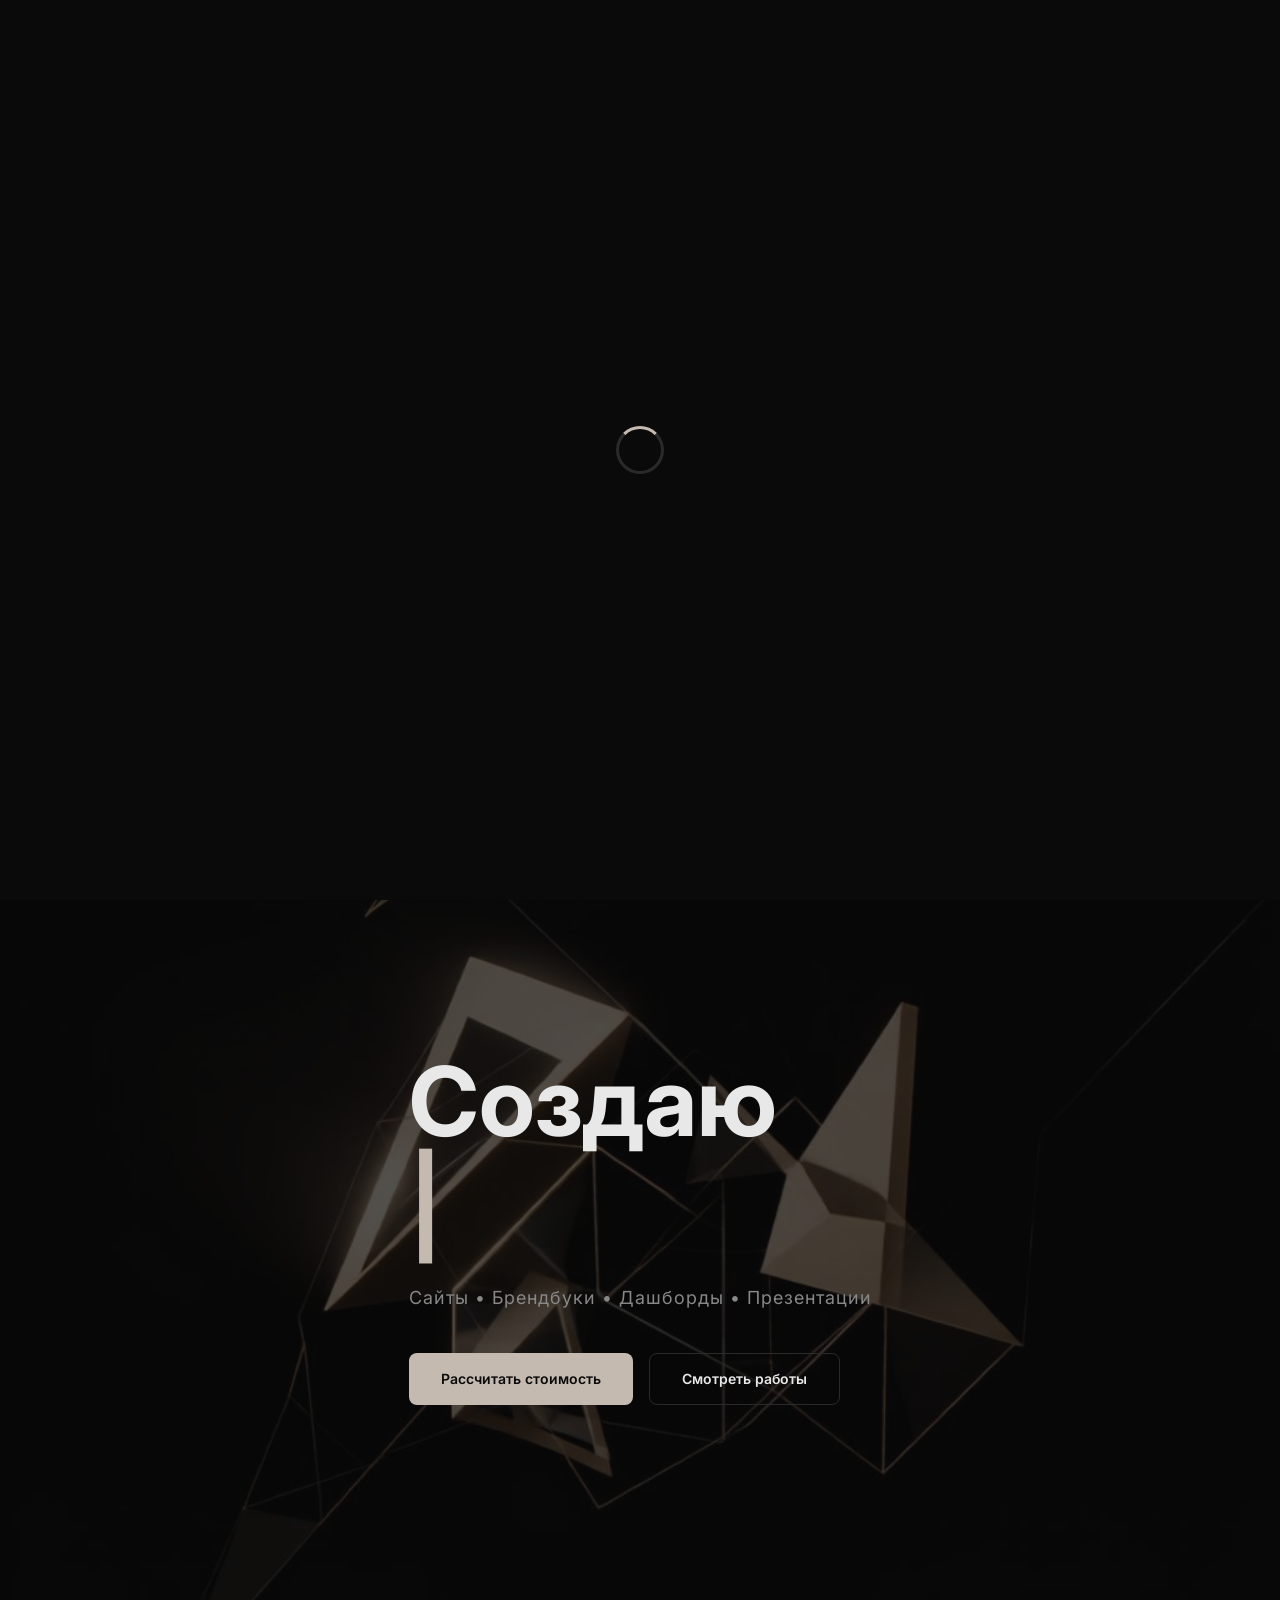
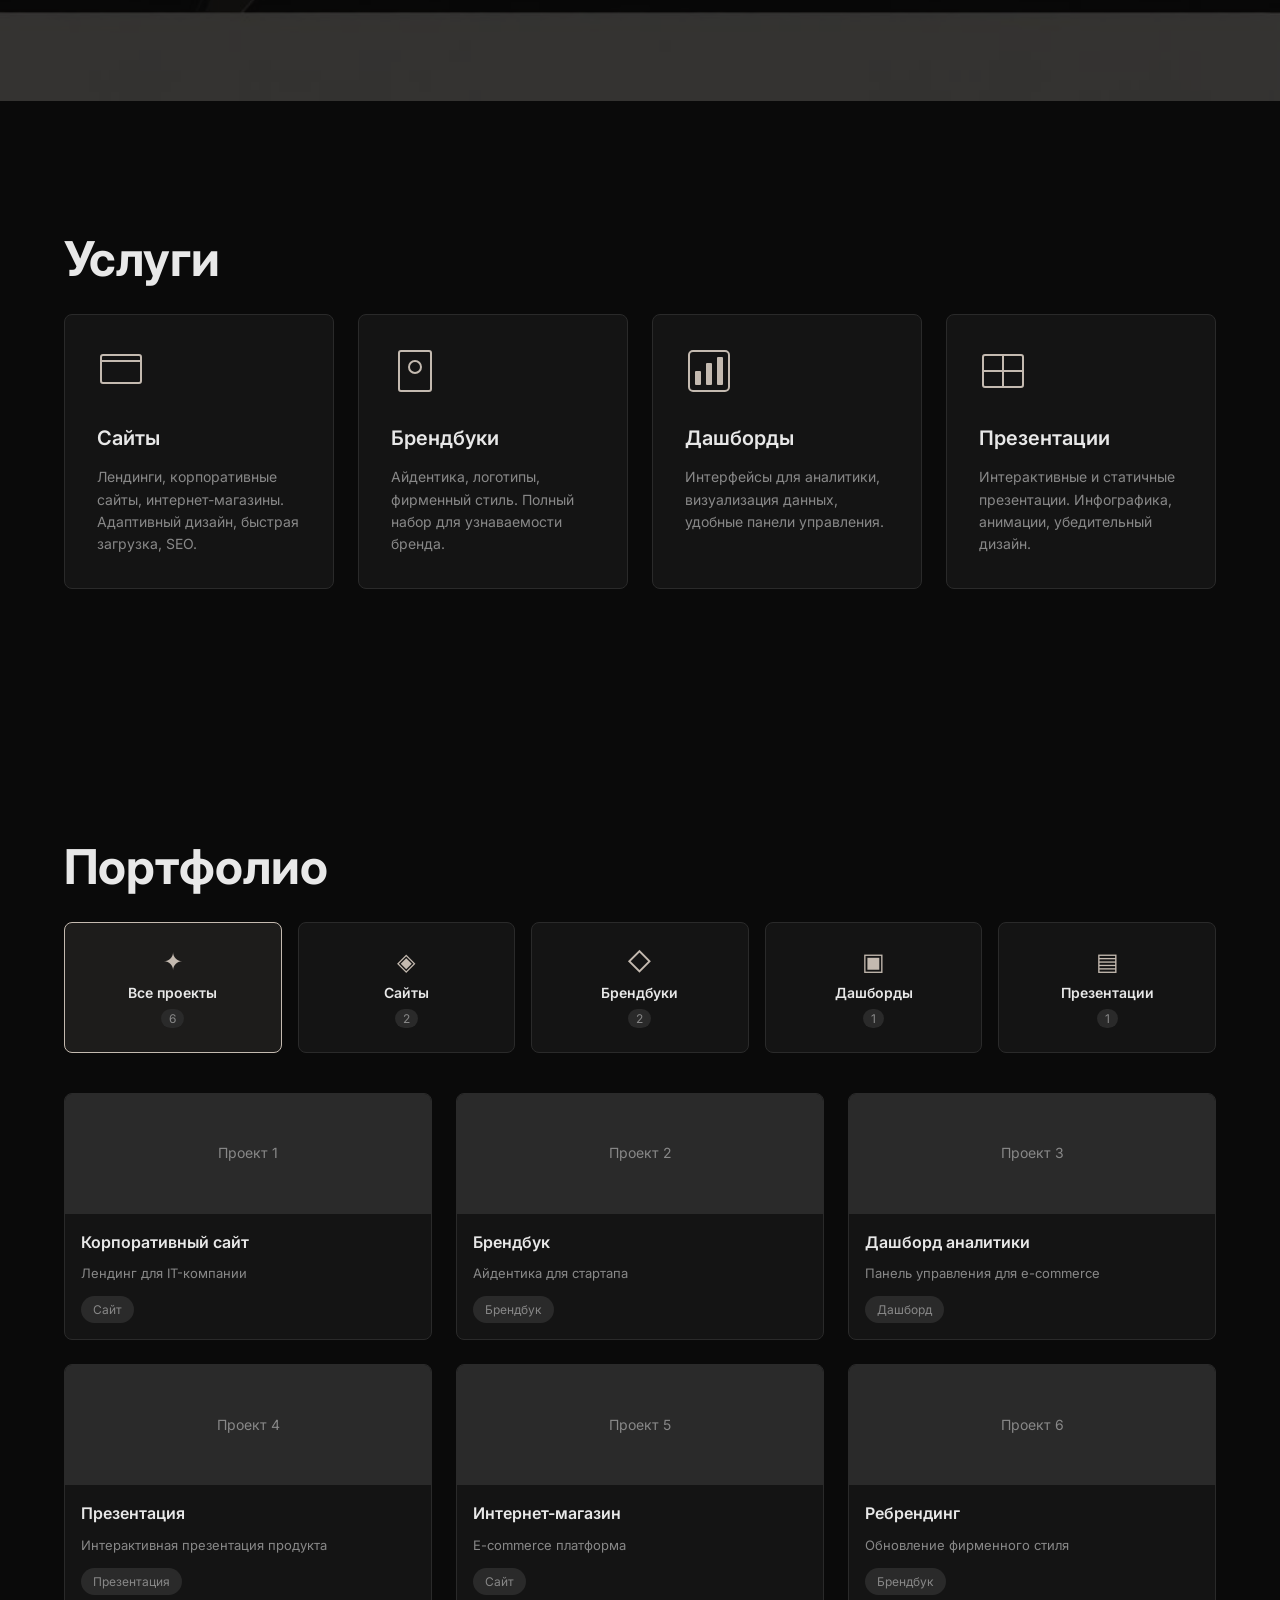
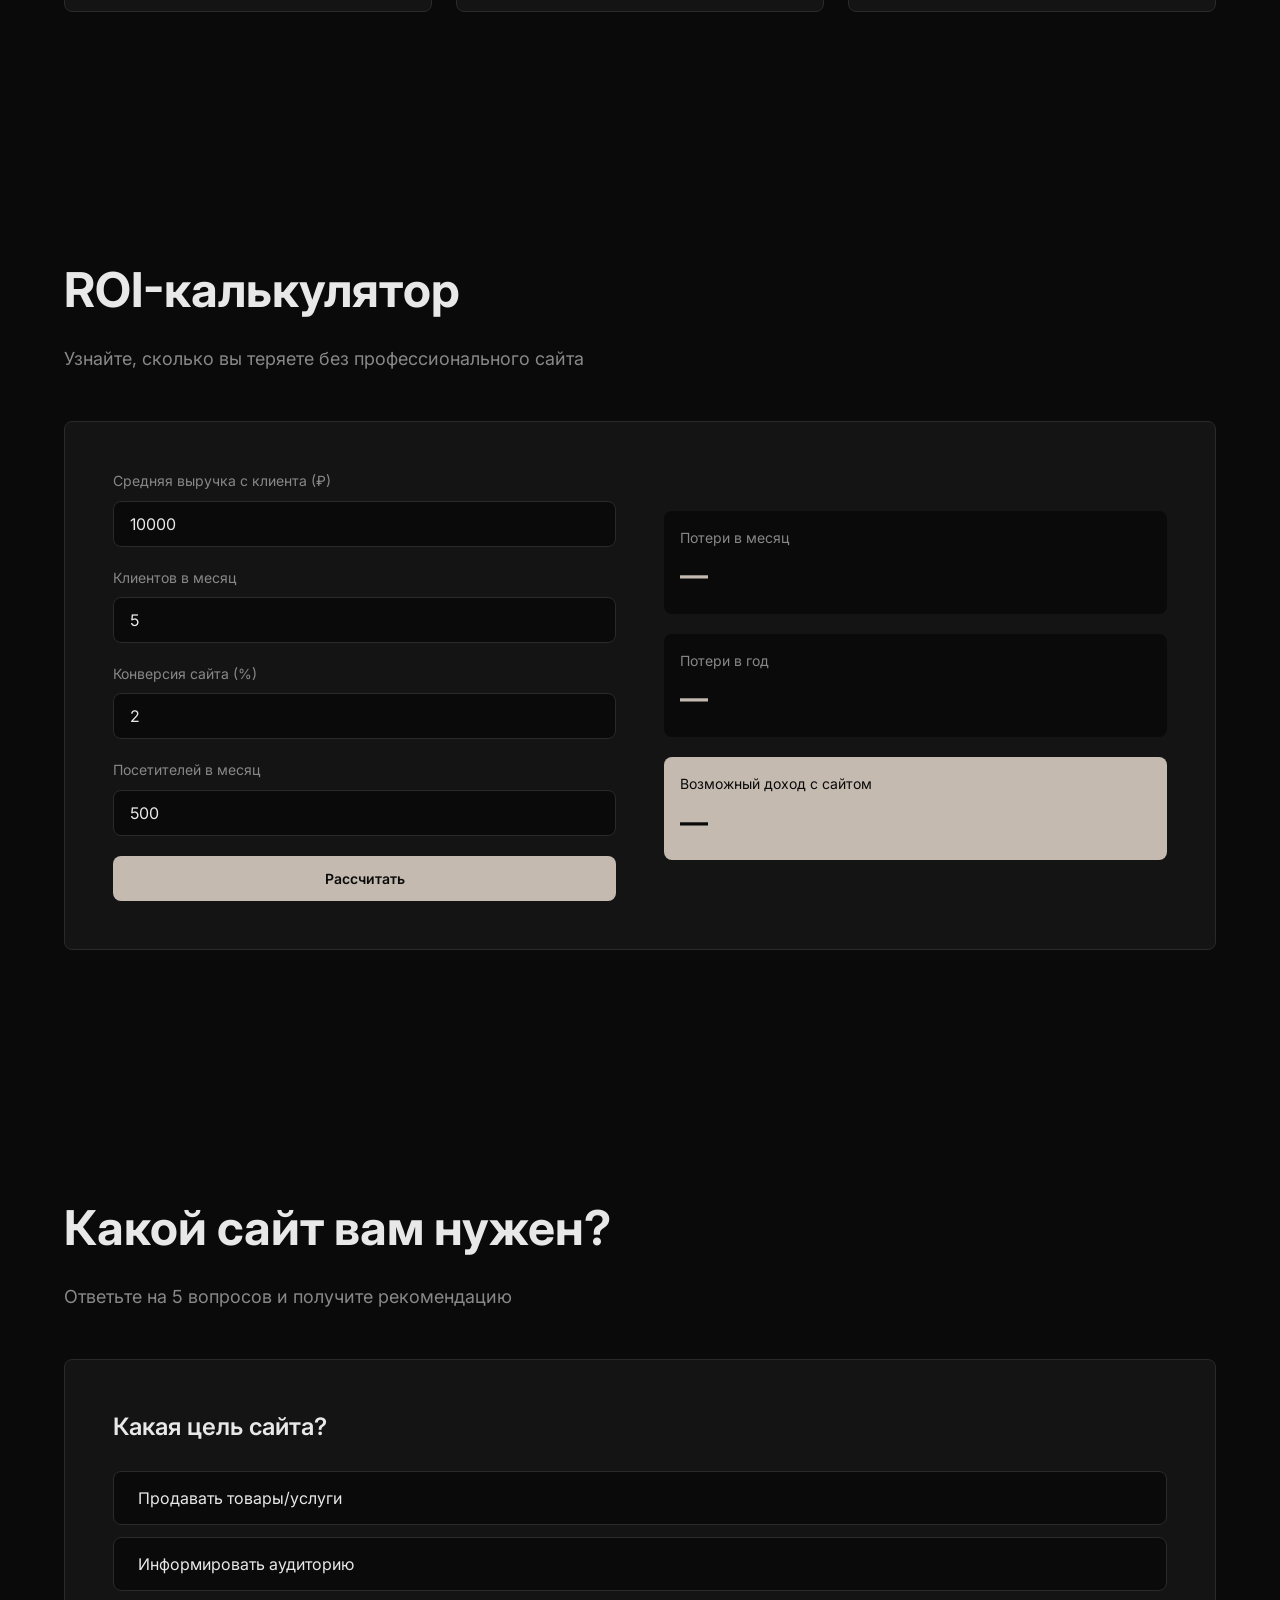
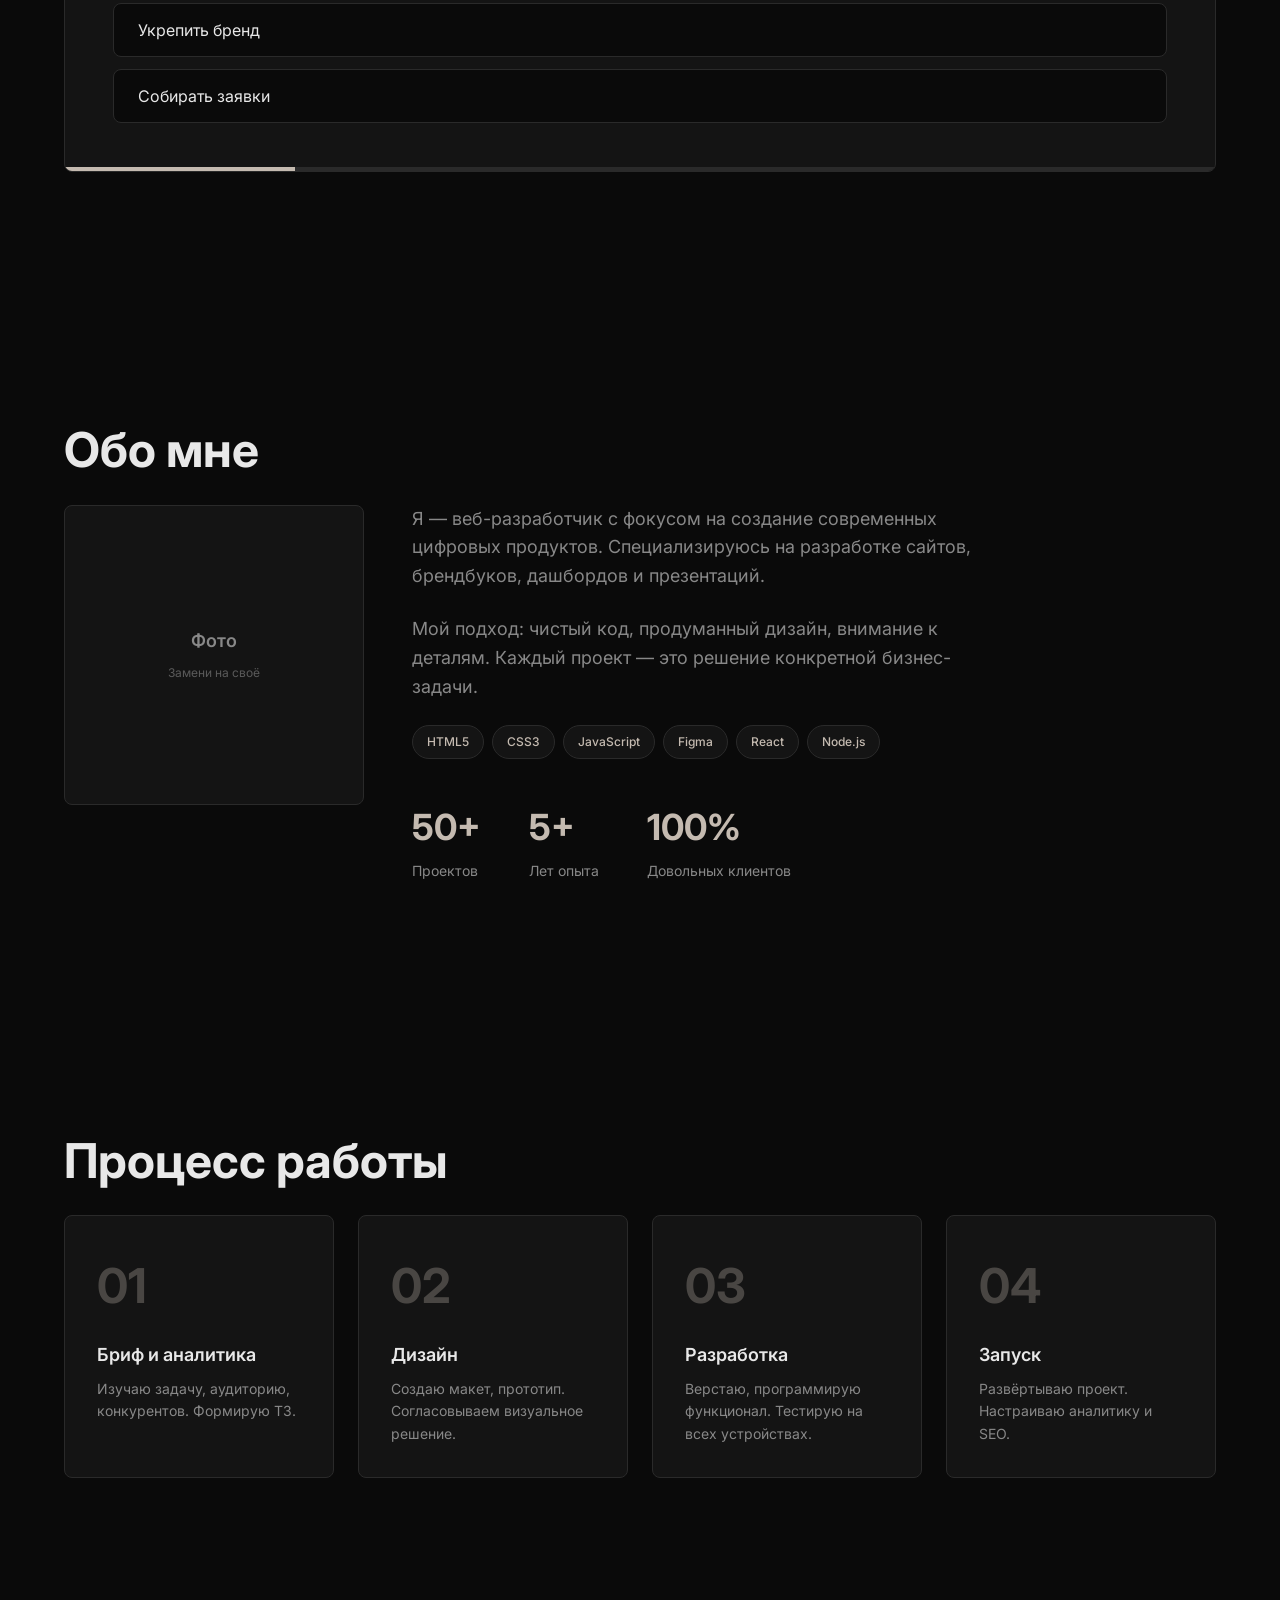
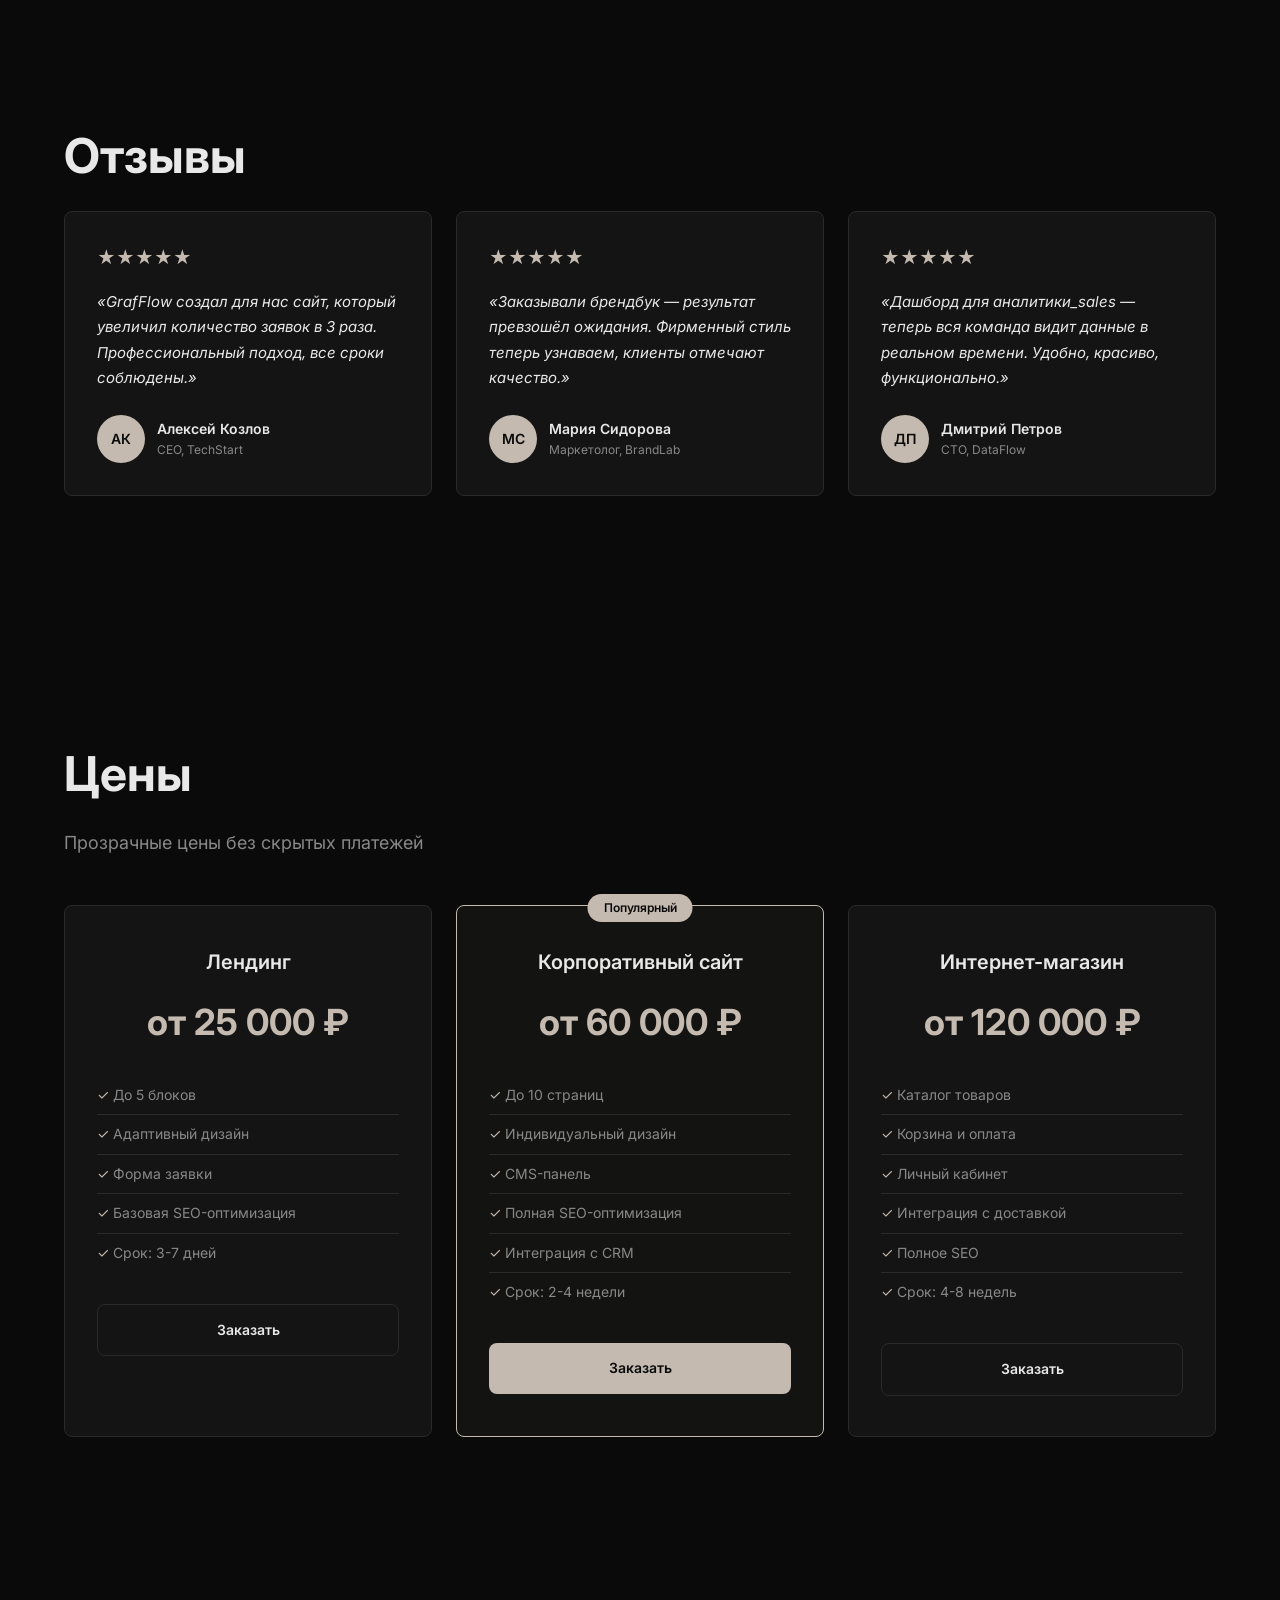
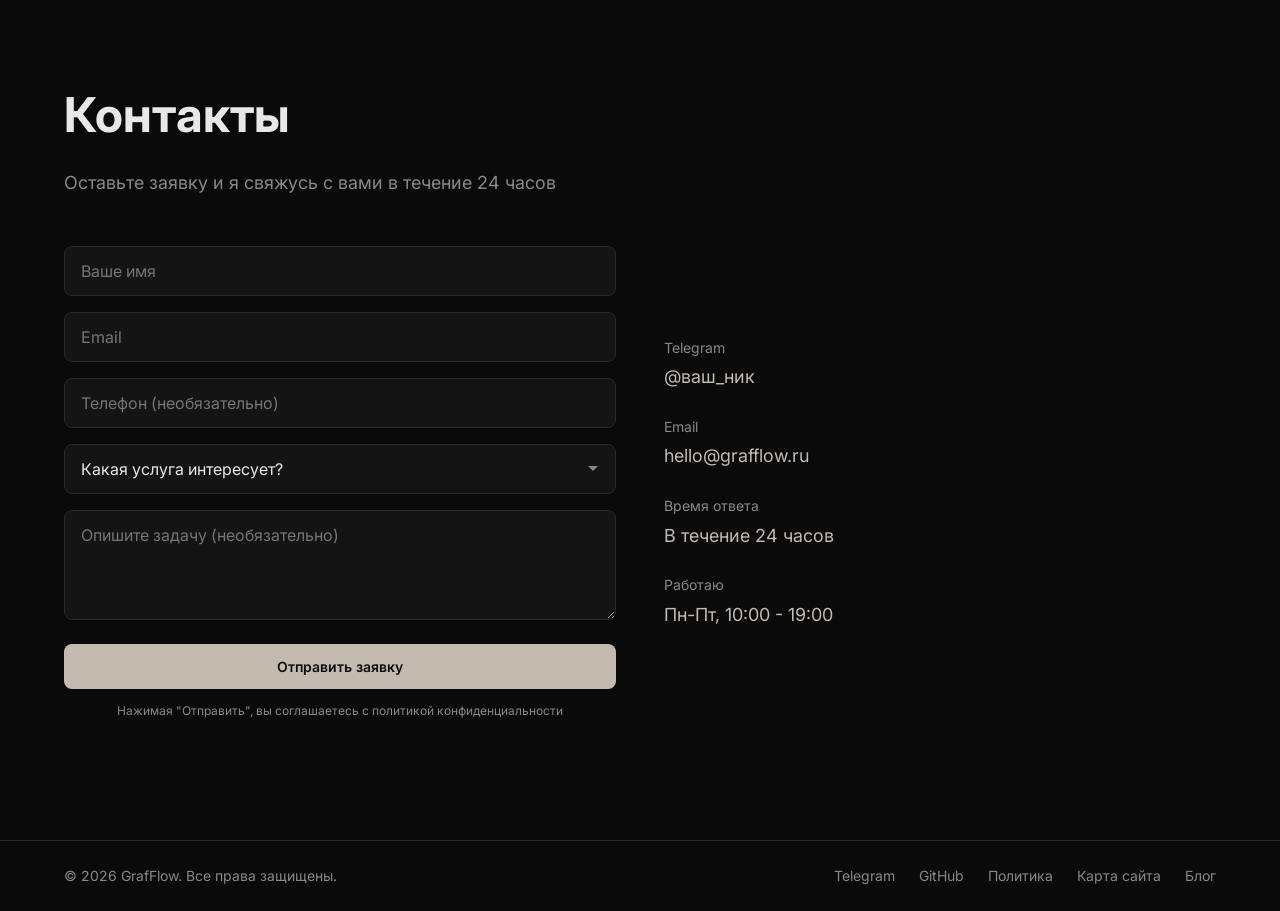
==== index.html @ ca0ae709 "Fix footer links" ====
<!DOCTYPE html>

    <!-- FAQ -->
    <section class="faq" id="faq">
        <div class="container">
            <h2 class="section-title">Частые вопросы</h2>
            <div class="faq__list">
                <div class="faq__item">
                    <button class="faq__question">
                        <span>Сколько стоит разработка сайта?</span>
                        <span class="faq__icon">+</span>
                    </button>
                    <div class="faq__answer">
                        <p>Стоимость зависит от сложности проекта. Лендинг — от 25 000 ₽, корпоративный сайт — от 60 000 ₽, интернет-магазин — от 120 000 ₽. Точную цену рассчитаю после брифа.</p>
                    </div>
                </div>
                <div class="faq__item">
                    <button class="faq__question">
                        <span>Сколько времени занимает разработка?</span>
                        <span class="faq__icon">+</span>
                    </button>
                    <div class="faq__answer">
                        <p>Лендинг — 3-7 дней, корпоративный сайт — 2-4 недели, интернет-магазин — 4-8 недель. Сроки согласовываем до начала работ.</p>
                    </div>
                </div>
                <div class="faq__item">
                    <button class="faq__question">
                        <span>Вы делаете дизайн на заказ?</span>
                        <span class="faq__icon">+</span>
                    </button>
                    <div class="faq__answer">
                        <p>Да, создаю индивидуальный дизайн под ваш бренд. Работаю в Figma, предоставляю макеты для согласования перед вёрсткой.</p>
                    </div>
                </div>
                <div class="faq__item">
                    <button class="faq__question">
                        <span>Что входит в SEO-оптимизацию?</span>
                        <span class="faq__icon">+</span>
                    </button>
                    <div class="faq__answer">
                        <p>Настройка мета-тегов, структурированных данных, оптимизация скорости загрузки, адаптивность, создание sitemap.xml и robots.txt.</p>
                    </div>
                </div>
                <div class="faq__item">
                    <button class="faq__question">
                        <span>Предоставляете ли вы техподдержку?</span>
                        <span class="faq__icon">+</span>
                    </button>
                    <div class="faq__answer">
                        <p>Да, после запуска предоставляю бесплатную поддержку 30 дней. Далее — по договору на обслуживание.</p>
                    </div>
                </div>
                <div class="faq__item">
                    <button class="faq__question">
                        <span>Какие способы оплаты?</span>
                        <span class="faq__icon">+</span>
                    </button>
                    <div class="faq__answer">
                        <p>Предоплата 50%, остаток после приёмки. Оплата по счёту для юрлиц, перевод для физлиц.</p>
                    </div>
                </div>
            </div>
        </div>
    </section>
<!DOCTYPE html>
<html lang="ru">
<head>
    <meta charset="UTF-8">
    <meta name="viewport" content="width=device-width, initial-scale=1.0">
    <meta name="description" content="GrafFlow — Создаю современные сайты, брендбуки, дашборды и презентации. Портфолио, калькулятор стоимости, консультация.">
    <meta name="keywords" content="веб-разработка, создание сайтов, лендинг, брендбук, дашборд, презентация, фрилансер, GrafFlow">
    <meta name="robots" content="index, follow">
    <meta name="language" content="Russian">
    <title>GrafFlow | Веб-разработчик на заказ — Сайты, брендбуки, дашборды</title>
    <meta property="og:type" content="website">
    <meta property="og:title" content="GrafFlow | Веб-разработчик на заказ">
    <meta property="og:description" content="Создаю современные сайты, брендбуки, дашборды и презентации.">
    <meta property="og:url" content="https://ваш-домен.ru">
    <meta property="og:image" content="images/hero-bg.jpeg">
    <meta name="twitter:card" content="summary_large_image">
    <meta name="twitter:title" content="GrafFlow | Веб-разработчик на заказ">
    <link rel="canonical" href="https://ваш-домен.ru">
    <link rel="icon" type="image/jpeg" href="images/hero-bg.jpeg">
    <link rel="preconnect" href="https://fonts.googleapis.com">
    <link rel="preconnect" href="https://fonts.gstatic.com" crossorigin>
    <link href="https://fonts.googleapis.com/css2?family=Inter:wght@400;500;600;700&display=swap" rel="stylesheet">
    <link rel="stylesheet" href="css/style.css">
    <meta name="theme-color" content="#0a0a0a">
    <link rel="manifest" href="manifest.json">
    <script type="application/ld+json">
    {"@context":"https://schema.org","@type":"Person","name":"GrafFlow","jobTitle":"Веб-разработчик","url":"https://ваш-домен.ru","knowsAbout":["HTML","CSS","JavaScript","Веб-разработка","Дизайн"],"hasOfferCatalog":{"@type":"OfferCatalog","name":"Услуги веб-разработки","itemListElement":[{"@type":"Offer","itemOffered":{"@type":"Service","name":"Разработка сайтов","description":"Лендинги, корпоративные сайты, интернет-магазины"}},{"@type":"Offer","itemOffered":{"@type":"Service","name":"Брендбуки","description":"Айдентика, логотипы, фирменный стиль"}},{"@type":"Offer","itemOffered":{"@type":"Service","name":"Дашборды","description":"Интерфейсы для аналитики и визуализации данных"}},{"@type":"Offer","itemOffered":{"@type":"Service","name":"Презентации","description":"Интерактивные и статичные презентации"}}]}}
    </script>
</head>
<body>
    <!-- PRELOADER -->
    <div class="preloader" id="preloader">
        <div class="preloader__spinner"></div>
    </div>
    <header class="header">
        <div class="container header__inner">
            <a href="/" class="logo">GrafFlow</a>
            <nav class="nav">
                <a href="#services" class="nav__link">Услуги</a>
                <a href="#portfolio" class="nav__link">Портфолио</a>
                <a href="#calculator" class="nav__link">Калькулятор</a>
                <a href="#quiz" class="nav__link">Тест</a>
                                <a href="blog.html" class="nav__link">Блог</a>
                <a href="#faq" class="nav__link">FAQ</a>
                <a href="#about" class="nav__link">Обо мне</a>
                <a href="#contacts" class="nav__link">Контакты</a>
            </nav>
            <button class="theme-toggle" id="themeToggle" aria-label="Сменить тему">
                <svg class="theme-toggle__sun" width="20" height="20" viewBox="0 0 24 24" fill="none" stroke="currentColor" stroke-width="2">
                    <circle cx="12" cy="12" r="5"></circle>
                    <line x1="12" y1="1" x2="12" y2="3"></line>
                    <line x1="12" y1="21" x2="12" y2="23"></line>
                    <line x1="4.22" y1="4.22" x2="5.64" y2="5.64"></line>
                    <line x1="18.36" y1="18.36" x2="19.78" y2="19.78"></line>
                    <line x1="1" y1="12" x2="3" y2="12"></line>
                    <line x1="21" y1="12" x2="23" y2="12"></line>
                    <line x1="4.22" y1="19.78" x2="5.64" y2="18.36"></line>
                    <line x1="18.36" y1="5.64" x2="19.78" y2="4.22"></line>
                </svg>
                <svg class="theme-toggle__moon" width="20" height="20" viewBox="0 0 24 24" fill="none" stroke="currentColor" stroke-width="2">
                    <path d="M21 12.79A9 9 0 1111.21 3 7 7 0 0021 12.79z"></path>
                </svg>
            </button>
            <button class="burger" id="burger" aria-label="Меню"><span></span><span></span><span></span></button>
        </div>
    </header>
    <div class="mobile-menu" id="mobileMenu">
        <nav class="mobile-menu__nav">
            <a href="#services" class="mobile-menu__link">Услуги</a>
            <a href="#portfolio" class="mobile-menu__link">Портфолио</a>
            <a href="#calculator" class="mobile-menu__link">Калькулятор</a>
            <a href="#quiz" class="mobile-menu__link">Тест</a>
                        <a href="blog.html" class="mobile-menu__link">Блог</a>
            <a href="#faq" class="mobile-menu__link">FAQ</a>
            <a href="#about" class="mobile-menu__link">Обо мне</a>
            <a href="#contacts" class="mobile-menu__link">Контакты</a>
        </nav>
    </div>
    <section class="hero" id="hero">
        <div class="container">
            <h1 class="hero__title"><span class="hero__title-line">Создаю</span><span class="hero__title-line hero__title-line--accent"><span class="typing-text" id="typingText"></span><span class="typing-cursor">|</span></span></h1>
            <p class="hero__subtitle">Сайты &bull; Брендбуки &bull; Дашборды &bull; Презентации</p>
            <div class="hero__cta">
                <a href="#calculator" class="btn btn--primary">Рассчитать стоимость</a>
                <a href="#portfolio" class="btn btn--secondary">Смотреть работы</a>
            </div>
        </div>
    </section>
    <section class="services" id="services">
        <div class="container">
            <h2 class="section-title">Услуги</h2>
            <div class="services__grid">
                <a href="#portfolio" class="service-card" data-filter="site">
                    <div class="service-card__icon"><svg width="48" height="48" viewBox="0 0 48 48" fill="none"><rect x="4" y="8" width="40" height="28" rx="2" stroke="currentColor" stroke-width="2"/><line x1="4" y1="14" x2="44" y2="14" stroke="currentColor" stroke-width="2"/></svg></div>
                    <h3 class="service-card__title">Сайты</h3>
                    <p class="service-card__desc">Лендинги, корпоративные сайты, интернет-магазины. Адаптивный дизайн, быстрая загрузка, SEO.</p>
                </a>
                <a href="#portfolio" class="service-card" data-filter="brand">
                    <div class="service-card__icon"><svg width="48" height="48" viewBox="0 0 48 48" fill="none"><rect x="8" y="4" width="32" height="40" rx="2" stroke="currentColor" stroke-width="2"/><circle cx="24" cy="20" r="6" stroke="currentColor" stroke-width="2"/></svg></div>
                    <h3 class="service-card__title">Брендбуки</h3>
                    <p class="service-card__desc">Айдентика, логотипы, фирменный стиль. Полный набор для узнаваемости бренда.</p>
                </a>
                <a href="#portfolio" class="service-card" data-filter="dashboard">
                    <div class="service-card__icon"><svg width="48" height="48" viewBox="0 0 48 48" fill="none"><rect x="4" y="4" width="40" height="40" rx="4" stroke="currentColor" stroke-width="2"/><rect x="10" y="24" width="6" height="14" rx="1" fill="currentColor"/><rect x="21" y="16" width="6" height="22" rx="1" fill="currentColor"/><rect x="32" y="10" width="6" height="28" rx="1" fill="currentColor"/></svg></div>
                    <h3 class="service-card__title">Дашборды</h3>
                    <p class="service-card__desc">Интерфейсы для аналитики, визуализация данных, удобные панели управления.</p>
                </a>
                <a href="#portfolio" class="service-card" data-filter="presentation">
                    <div class="service-card__icon"><svg width="48" height="48" viewBox="0 0 48 48" fill="none"><rect x="4" y="8" width="40" height="32" rx="2" stroke="currentColor" stroke-width="2"/><line x1="24" y1="8" x2="24" y2="40" stroke="currentColor" stroke-width="2"/><line x1="4" y1="24" x2="44" y2="24" stroke="currentColor" stroke-width="2"/></svg></div>
                    <h3 class="service-card__title">Презентации</h3>
                    <p class="service-card__desc">Интерактивные и статичные презентации. Инфографика, анимации, убедительный дизайн.</p>
                </a>
            </div>
        </div>
    </section>
    <section class="portfolio" id="portfolio">
        <div class="container">
            <h2 class="section-title">Портфолио</h2>
            <div class="portfolio__categories">
                <button class="category-tile active" data-filter="all">
                    <span class="category-tile__icon">✦</span>
                    <span class="category-tile__name">Все проекты</span>
                    <span class="category-tile__count">6</span>
                </button>
                <button class="category-tile" data-filter="site">
                    <span class="category-tile__icon">◈</span>
                    <span class="category-tile__name">Сайты</span>
                    <span class="category-tile__count">2</span>
                </button>
                <button class="category-tile" data-filter="brand">
                    <span class="category-tile__icon">◇</span>
                    <span class="category-tile__name">Брендбуки</span>
                    <span class="category-tile__count">2</span>
                </button>
                <button class="category-tile" data-filter="dashboard">
                    <span class="category-tile__icon">▣</span>
                    <span class="category-tile__name">Дашборды</span>
                    <span class="category-tile__count">1</span>
                </button>
                <button class="category-tile" data-filter="presentation">
                    <span class="category-tile__icon">▤</span>
                    <span class="category-tile__name">Презентации</span>
                    <span class="category-tile__count">1</span>
                </button>
            </div>
                <div class="portfolio__grid">
                    <a href="#contacts" class="portfolio-card" data-category="site">
                        <div class="portfolio-card__image"><div class="portfolio-card__placeholder">Проект 1</div></div>
                        <div class="portfolio-card__info"><h3 class="portfolio-card__title">Корпоративный сайт</h3><p class="portfolio-card__desc">Лендинг для IT-компании</p><span class="portfolio-card__tag">Сайт</span></div>
                    </a>
                    <a href="#contacts" class="portfolio-card" data-category="brand">
                        <div class="portfolio-card__image"><div class="portfolio-card__placeholder">Проект 2</div></div>
                        <div class="portfolio-card__info"><h3 class="portfolio-card__title">Брендбук</h3><p class="portfolio-card__desc">Айдентика для стартапа</p><span class="portfolio-card__tag">Брендбук</span></div>
                    </a>
                    <a href="#contacts" class="portfolio-card" data-category="dashboard">
                        <div class="portfolio-card__image"><div class="portfolio-card__placeholder">Проект 3</div></div>
                        <div class="portfolio-card__info"><h3 class="portfolio-card__title">Дашборд аналитики</h3><p class="portfolio-card__desc">Панель управления для e-commerce</p><span class="portfolio-card__tag">Дашборд</span></div>
                    </a>
                    <a href="#contacts" class="portfolio-card" data-category="presentation">
                        <div class="portfolio-card__image"><div class="portfolio-card__placeholder">Проект 4</div></div>
                        <div class="portfolio-card__info"><h3 class="portfolio-card__title">Презентация</h3><p class="portfolio-card__desc">Интерактивная презентация продукта</p><span class="portfolio-card__tag">Презентация</span></div>
                    </a>
                    <a href="#contacts" class="portfolio-card" data-category="site">
                        <div class="portfolio-card__image"><div class="portfolio-card__placeholder">Проект 5</div></div>
                        <div class="portfolio-card__info"><h3 class="portfolio-card__title">Интернет-магазин</h3><p class="portfolio-card__desc">E-commerce платформа</p><span class="portfolio-card__tag">Сайт</span></div>
                    </a>
                    <a href="#contacts" class="portfolio-card" data-category="brand">
                        <div class="portfolio-card__image"><div class="portfolio-card__placeholder">Проект 6</div></div>
                        <div class="portfolio-card__info"><h3 class="portfolio-card__title">Ребрендинг</h3><p class="portfolio-card__desc">Обновление фирменного стиля</p><span class="portfolio-card__tag">Брендбук</span></div>
                    </a>
                </div>
        </div>
    </section>
    <section class="calculator" id="calculator">
        <div class="container">
            <h2 class="section-title">ROI-калькулятор</h2>
            <p class="section-subtitle">Узнайте, сколько вы теряете без профессионального сайта</p>
            <div class="calculator__wrapper">
                <div class="calculator__form">
                    <div class="calc-field"><label class="calc-field__label">Средняя выручка с клиента (&#8381;)</label><input type="number" class="calc-field__input" id="revenue" value="10000" min="1000" step="1000"></div>
                    <div class="calc-field"><label class="calc-field__label">Клиентов в месяц</label><input type="number" class="calc-field__input" id="clients" value="5" min="1" step="1"></div>
                    <div class="calc-field"><label class="calc-field__label">Конверсия сайта (%)</label><input type="number" class="calc-field__input" id="conversion" value="2" min="0.1" max="100" step="0.1"></div>
                    <div class="calc-field"><label class="calc-field__label">Посетителей в месяц</label><input type="number" class="calc-field__input" id="visitors" value="500" min="10" step="10"></div>
                    <button class="btn btn--primary btn--full" id="calcBtn">Рассчитать</button>
                </div>
                <div class="calculator__result" id="calcResult">
                    <div class="calc-result__item"><span class="calc-result__label">Потери в месяц</span><span class="calc-result__value" id="lossMonth">&mdash;</span></div>
                    <div class="calc-result__item"><span class="calc-result__label">Потери в год</span><span class="calc-result__value" id="lossYear">&mdash;</span></div>
                    <div class="calc-result__item calc-result__item--highlight"><span class="calc-result__label">Возможный доход с сайтом</span><span class="calc-result__value" id="potentialIncome">&mdash;</span></div>
                </div>
            </div>
        </div>
    </section>
    <section class="quiz" id="quiz">
        <div class="container">
            <h2 class="section-title">Какой сайт вам нужен?</h2>
            <p class="section-subtitle">Ответьте на 5 вопросов и получите рекомендацию</p>
            <div class="quiz__wrapper" id="quizWrapper">
                <div class="quiz__step active" data-step="1"><h3 class="quiz__question">Какая цель сайта?</h3><div class="quiz__options"><button class="quiz__option" data-value="sell">Продавать товары/услуги</button><button class="quiz__option" data-value="info">Информировать аудиторию</button><button class="quiz__option" data-value="brand">Укрепить бренд</button><button class="quiz__option" data-value="collect">Собирать заявки</button></div></div>
                <div class="quiz__step" data-step="2"><h3 class="quiz__question">Сколько страниц нужно?</h3><div class="quiz__options"><button class="quiz__option" data-value="1">1 (лендинг)</button><button class="quiz__option" data-value="5">3-5 страниц</button><button class="quiz__option" data-value="10">5-10 страниц</button><button class="quiz__option" data-value="20">10+ страниц</button></div></div>
                <div class="quiz__step" data-step="3"><h3 class="quiz__question">Нужен ли дизайн на заказ?</h3><div class="quiz__options"><button class="quiz__option" data-value="template">Шаблонный дизайн</button><button class="quiz__option" data-value="custom">Индивидуальный дизайн</button><button class="quiz__option" data-value="premium">Премиум дизайн</button></div></div>
                <div class="quiz__step" data-step="4"><h3 class="quiz__question">Нужна ли интеграция с CRM?</h3><div class="quiz__options"><button class="quiz__option" data-value="no">Нет</button><button class="quiz__option" data-value="yes">Да</button></div></div>
                <div class="quiz__step" data-step="5"><h3 class="quiz__question">Какой бюджет?</h3><div class="quiz__options"><button class="quiz__option" data-value="low">До 30 000 &#8381;</button><button class="quiz__option" data-value="mid">30 000 - 100 000 &#8381;</button><button class="quiz__option" data-value="high">100 000+ &#8381;</button></div></div>
                <div class="quiz__result" id="quizResult"><h3 class="quiz__result-title">Ваша рекомендация</h3><p class="quiz__result-text" id="quizResultText"></p><a href="#contacts" class="btn btn--primary">Заказать консультацию</a></div>
                <div class="quiz__progress"><div class="quiz__progress-bar" id="quizProgress"></div></div>
            </div>
        </div>
    </section>
    <section class="about" id="about">
        <div class="container">
            <h2 class="section-title">Обо мне</h2>
            <div class="about__content">
                <div class="about__photo">
                    <div class="about__photo-placeholder">
                        <span>Фото</span>
                        <small>Замени на своё</small>
                    </div>
                </div>
                <div class="about__text">
                    <p>Я — веб-разработчик с фокусом на создание современных цифровых продуктов. Специализируюсь на разработке сайтов, брендбуков, дашбордов и презентаций.</p>
                    <p>Мой подход: чистый код, продуманный дизайн, внимание к деталям. Каждый проект — это решение конкретной бизнес-задачи.</p>
                    <div class="about__skills">
                        <span class="skill-tag">HTML5</span>
                        <span class="skill-tag">CSS3</span>
                        <span class="skill-tag">JavaScript</span>
                        <span class="skill-tag">Figma</span>
                        <span class="skill-tag">React</span>
                        <span class="skill-tag">Node.js</span>
                    </div>
                    <div class="about__stats">
                        <div class="stat"><span class="stat__number">50+</span><span class="stat__label">Проектов</span></div>
                        <div class="stat"><span class="stat__number">5+</span><span class="stat__label">Лет опыта</span></div>
                        <div class="stat"><span class="stat__number">100%</span><span class="stat__label">Довольных клиентов</span></div>
                    </div>
                </div>
            </div>
        </div>
    </section>
    <section class="timeline" id="timeline">
        <div class="container">
            <h2 class="section-title">Процесс работы</h2>
            <div class="timeline__wrapper">
                <div class="timeline__item"><div class="timeline__number">01</div><h3 class="timeline__title">Бриф и аналитика</h3><p class="timeline__desc">Изучаю задачу, аудиторию, конкурентов. Формирую ТЗ.</p></div>
                <div class="timeline__item"><div class="timeline__number">02</div><h3 class="timeline__title">Дизайн</h3><p class="timeline__desc">Создаю макет, прототип. Согласовываем визуальное решение.</p></div>
                <div class="timeline__item"><div class="timeline__number">03</div><h3 class="timeline__title">Разработка</h3><p class="timeline__desc">Верстаю, программирую функционал. Тестирую на всех устройствах.</p></div>
                <div class="timeline__item"><div class="timeline__number">04</div><h3 class="timeline__title">Запуск</h3><p class="timeline__desc">Развёртываю проект. Настраиваю аналитику и SEO.</p></div>
            </div>
        </div>
    </section>
    <!-- TESTIMONIALS -->
    <section class="testimonials" id="testimonials">
        <div class="container">
            <h2 class="section-title">Отзывы</h2>
            <div class="testimonials__grid">
                <div class="testimonial-card">
                    <div class="testimonial-card__stars">★★★★★</div>
                    <p class="testimonial-card__text">«GrafFlow создал для нас сайт, который увеличил количество заявок в 3 раза. Профессиональный подход, все сроки соблюдены.»</p>
                    <div class="testimonial-card__author">
                        <div class="testimonial-card__avatar">АК</div>
                        <div class="testimonial-card__info">
                            <span class="testimonial-card__name">Алексей Козлов</span>
                            <span class="testimonial-card__role">CEO, TechStart</span>
                        </div>
                    </div>
                </div>
                <div class="testimonial-card">
                    <div class="testimonial-card__stars">★★★★★</div>
                    <p class="testimonial-card__text">«Заказывали брендбук — результат превзошёл ожидания. Фирменный стиль теперь узнаваем, клиенты отмечают качество.»</p>
                    <div class="testimonial-card__author">
                        <div class="testimonial-card__avatar">МС</div>
                        <div class="testimonial-card__info">
                            <span class="testimonial-card__name">Мария Сидорова</span>
                            <span class="testimonial-card__role">Маркетолог, BrandLab</span>
                        </div>
                    </div>
                </div>
                <div class="testimonial-card">
                    <div class="testimonial-card__stars">★★★★★</div>
                    <p class="testimonial-card__text">«Дашборд для аналитики_sales — теперь вся команда видит данные в реальном времени. Удобно, красиво, функционально.»</p>
                    <div class="testimonial-card__author">
                        <div class="testimonial-card__avatar">ДП</div>
                        <div class="testimonial-card__info">
                            <span class="testimonial-card__name">Дмитрий Петров</span>
                            <span class="testimonial-card__role">CTO, DataFlow</span>
                        </div>
                    </div>
                </div>
            </div>
        </div>
    </section>
    <!-- PRICING -->
    <section class="pricing" id="pricing">
        <div class="container">
            <h2 class="section-title">Цены</h2>
            <p class="section-subtitle">Прозрачные цены без скрытых платежей</p>
            <div class="pricing__grid">
                <div class="pricing-card">
                    <h3 class="pricing-card__name">Лендинг</h3>
                    <div class="pricing-card__price">от 25 000 ₽</div>
                    <ul class="pricing-card__list">
                        <li>До 5 блоков</li>
                        <li>Адаптивный дизайн</li>
                        <li>Форма заявки</li>
                        <li>Базовая SEO-оптимизация</li>
                        <li>Срок: 3-7 дней</li>
                    </ul>
                    <a href="#contacts" class="btn btn--secondary btn--full">Заказать</a>
                </div>
                <div class="pricing-card pricing-card--popular">
                    <div class="pricing-card__badge">Популярный</div>
                    <h3 class="pricing-card__name">Корпоративный сайт</h3>
                    <div class="pricing-card__price">от 60 000 ₽</div>
                    <ul class="pricing-card__list">
                        <li>До 10 страниц</li>
                        <li>Индивидуальный дизайн</li>
                        <li>CMS-панель</li>
                        <li>Полная SEO-оптимизация</li>
                        <li>Интеграция с CRM</li>
                        <li>Срок: 2-4 недели</li>
                    </ul>
                    <a href="#contacts" class="btn btn--primary btn--full">Заказать</a>
                </div>
                <div class="pricing-card">
                    <h3 class="pricing-card__name">Интернет-магазин</h3>
                    <div class="pricing-card__price">от 120 000 ₽</div>
                    <ul class="pricing-card__list">
                        <li>Каталог товаров</li>
                        <li>Корзина и оплата</li>
                        <li>Личный кабинет</li>
                        <li>Интеграция с доставкой</li>
                        <li>Полное SEO</li>
                        <li>Срок: 4-8 недель</li>
                    </ul>
                    <a href="#contacts" class="btn btn--secondary btn--full">Заказать</a>
                </div>
            </div>
        </div>
    </section>
    <section class="contacts" id="contacts">
        <div class="container">
            <h2 class="section-title">Контакты</h2>
            <p class="section-subtitle">Оставьте заявку и я свяжусь с вами в течение 24 часов</p>
            <div class="contacts__content">
                <div class="contacts__form-wrapper">
                    <form class="contacts__form" id="contactForm" action="https://formspree.io/f/YOUR_FORM_ID" method="POST">
                        <div class="form-field"><input type="text" class="form-field__input" name="name" placeholder="Ваше имя" required></div>
                        <div class="form-field"><input type="email" class="form-field__input" name="email" placeholder="Email" required></div>
                        <div class="form-field"><input type="tel" class="form-field__input" name="phone" placeholder="Телефон (необязательно)"></div>
                        <div class="form-field">
                            <select class="form-field__input form-field__select" name="service" required>
                                <option value="" disabled selected>Какая услуга интересует?</option>
                                <option value="site">Разработка сайта</option>
                                <option value="brand">Брендбук</option>
                                <option value="dashboard">Дашборд</option>
                                <option value="presentation">Презентация</option>
                                <option value="other">Другое</option>
                            </select>
                        </div>
                        <div class="form-field"><textarea class="form-field__textarea" name="message" placeholder="Опишите задачу (необязательно)" rows="4"></textarea></div>
                        <button type="submit" class="btn btn--primary btn--full">Отправить заявку</button>
                        <p class="form-note">Нажимая "Отправить", вы соглашаетесь с политикой конфиденциальности</p>
                    </form>
                    <div class="form-success" id="formSuccess">
                        <div class="form-success__icon">✓</div>
                        <h3 class="form-success__title">Заявка отправлена!</h3>
                        <p class="form-success__text">Я свяжусь с вами в ближайшее время.</p>
                    </div>
                </div>
                <div class="contacts__info">
                    <div class="contacts__item">
                        <span class="contacts__label">Telegram</span>
                        <a href="https://t.me/" class="contacts__value" target="_blank" rel="noopener">@ваш_ник</a>
                    </div>
                    <div class="contacts__item">
                        <span class="contacts__label">Email</span>
                        <a href="mailto:hello@grafflow.ru" class="contacts__value">hello@grafflow.ru</a>
                    </div>
                    <div class="contacts__item">
                        <span class="contacts__label">Время ответа</span>
                        <span class="contacts__value">В течение 24 часов</span>
                    </div>
                    <div class="contacts__item">
                        <span class="contacts__label">Работаю</span>
                        <span class="contacts__value">Пн-Пт, 10:00 - 19:00</span>
                    </div>
                </div>
            </div>
        </div>
    </section>
    <footer class="footer">
        <div class="container footer__inner">
            <span class="footer__copy">&copy; 2026 GrafFlow. Все права защищены.</span>
            <div class="footer__links">
                <a href="https://t.me/" target="_blank" rel="noopener">Telegram</a>
                <a href="#">GitHub</a>
                <a href="privacy.html">Политика</a>
                <a href="sitemap.html">Карта сайта</a>
                <a href="blog.html">Блог</a>
            </div>
        </div>
    </footer>
    <!-- COOKIE BANNER -->
    <div class="cookie-banner" id="cookieBanner">
        <div class="cookie-banner__content">
            <p class="cookie-banner__text">Мы используем файлы cookie для улучшения работы сайта. Продолжая использование, вы соглашаетесь с нашей политикой.</p>
            <div class="cookie-banner__buttons">
                <button class="btn btn--primary btn--small" id="cookieAccept">Принять</button>
                <a href="privacy.html" class="btn btn--secondary btn--small">Подробнее</a>
            </div>
        </div>
    </div>
    <button class="scroll-top" id="scrollTop" aria-label="Наверх">
        <svg width="24" height="24" viewBox="0 0 24 24" fill="none" stroke="currentColor" stroke-width="2">
            <polyline points="18 15 12 9 6 15"></polyline>
        </svg>
    </button>
    <!-- TELEGRAM CHAT WIDGET -->
    <div class="chat-widget" id="chatWidget">
        <button class="chat-widget__btn" id="chatToggle" aria-label="Чат">
            <svg width="24" height="24" viewBox="0 0 24 24" fill="currentColor">
                <path d="M12 2C6.48 2 2 6.48 2 12s4.48 10 10 10 10-4.48 10-10S17.52 2 12 2zm4.64 6.8c-.15 1.58-.8 5.42-1.13 7.19-.14.75-.42 1-.68 1.03-.58.05-1.02-.38-1.58-.75-.88-.58-1.38-.94-2.23-1.5-.99-.65-.35-1.01.22-1.59.15-.15 2.71-2.48 2.76-2.69a.2.2 0 00-.05-.18c-.06-.05-.14-.03-.21-.02-.09.02-1.49.95-4.22 2.79-.4.27-.76.41-1.08.4-.36-.01-1.04-.2-1.55-.37-.63-.2-1.12-.31-1.08-.66.02-.18.27-.36.74-.55 2.92-1.27 4.86-2.11 5.83-2.51 2.78-1.16 3.35-1.36 3.73-1.36.08 0 .27.02.39.12.1.08.13.19.14.27-.01.06.01.24 0 .38z"/>
            </svg>
        </button>
        <div class="chat-widget__window" id="chatWindow">
            <div class="chat-widget__header">
                <span>Напишите нам в Telegram</span>
                <button class="chat-widget__close" id="chatClose">×</button>
            </div>
            <div class="chat-widget__body">
                <p>Быстро отвечаю в Telegram. Нажмите кнопку ниже:</p>
                <a href="https://t.me/" class="btn btn--primary btn--full" target="_blank" rel="noopener">Открыть Telegram</a>
            </div>
        </div>
    </div>

    <!-- CALLBACK BUTTON -->
    <button class="callback-btn" id="callbackBtn">
        <svg width="20" height="20" viewBox="0 0 24 24" fill="none" stroke="currentColor" stroke-width="2">
            <path d="M22 16.92v3a2 2 0 01-2.18 2 19.79 19.79 0 01-8.63-3.07 19.5 19.5 0 01-6-6 19.79 19.79 0 01-3.07-8.67A2 2 0 014.11 2h3a2 2 0 012 1.72 12.84 12.84 0 00.7 2.81 2 2 0 01-.45 2.11L8.09 9.91a16 16 0 006 6l1.27-1.27a2 2 0 012.11-.45 12.84 12.84 0 002.81.7A2 2 0 0122 16.92z"/>
        </svg>
        <span>Звонок</span>
    </button>

    <!-- CALLBACK MODAL -->
    <div class="modal" id="callbackModal">
        <div class="modal__content">
            <button class="modal__close" id="callbackClose">×</button>
            <h3 class="modal__title">Заказать звонок</h3>
            <p class="modal__desc">Оставьте номер и я перезвоню в удобное время</p>
            <form class="modal__form" id="callbackForm">
                <div class="form-field"><input type="text" class="form-field__input" name="name" placeholder="Ваше имя" required></div>
                <div class="form-field"><input type="tel" class="form-field__input" name="phone" placeholder="Телефон" required></div>
                <div class="form-field"><input type="text" class="form-field__input" name="time" placeholder="Удобное время (например, завтра после 15:00)"></div>
                <button type="submit" class="btn btn--primary btn--full">Перезвоните мне</button>
            </form>
        </div>
    </div>

    <!-- PROMO TIMER -->
    <div class="promo-timer" id="promoTimer">
        <div class="promo-timer__content">
            <span class="promo-timer__text">🔥 Скидка 10% на первый заказ</span>
            <div class="promo-timer__ countdown">
                <div class="promo-timer__unit"><span id="timerDays">00</span><small>дн</small></div>
                <div class="promo-timer__unit"><span id="timerHours">00</span><small>чв</small></div>
                <div class="promo-timer__unit"><span id="timerMinutes">00</span><small>мин</small></div>
                <div class="promo-timer__unit"><span id="timerSeconds">00</span><small>сек</small></div>
            </div>
            <a href="#contacts" class="btn btn--primary btn--small">Заказать со скидкой</a>
        </div>
    </div>

    <!-- FREE CHECKLIST -->
    <div class="checklist-banner" id="checklistBanner">
        <div class="checklist-banner__content">
            <div class="checklist-banner__info">
                <h3>Бесплатный чек-лист</h3>
                <p>«10 вопросов к подрядчику перед началом работы» — PDF-файл с чек-листом, который поможет выбрать исполнителя и избежать ошибок.</p>
            </div>
            <form class="checklist-banner__form" id="checklistForm">
                <input type="email" class="form-field__input" name="email" placeholder="Ваш email" required>
                <button type="submit" class="btn btn--primary">Получить бесплатно</button>
            </form>
        </div>
        <button class="checklist-banner__close" id="checklistClose">×</button>
    </div>

    <script src="js/main.js"></script>
</body>
</html>
---- css/style.css ----
﻿:root {
    --color-bg: #0a0a0a;
    --color-surface: #141414;
    --color-border: #2a2a2a;
    --color-text: #e8e8e8;
    --color-text-muted: #888888;
    --color-accent: #c4bab0;
    --color-accent-hover: #d4cac0;
    --color-white: #ffffff;
    --font-main: 'Inter', -apple-system, BlinkMacSystemFont, sans-serif;
    --container-max: 1200px;
    --section-padding: 120px;
    --radius: 8px;
}

*, *::before, *::after { margin: 0; padding: 0; box-sizing: border-box; }

html { scroll-behavior: smooth; }

body {
    font-family: var(--font-main);
    background: var(--color-bg);
    color: var(--color-text);
    line-height: 1.6;
    -webkit-font-smoothing: antialiased;
}

.container { max-width: var(--container-max); margin: 0 auto; padding: 0 24px; }

/* HEADER */
.header {
    position: fixed;
    top: 0;
    left: 0;
    right: 0;
    z-index: 100;
    background: rgba(10, 10, 10, 0.9);
    backdrop-filter: blur(20px);
    border-bottom: 1px solid var(--color-border);
}

.header__inner {
    display: flex;
    align-items: center;
    justify-content: space-between;
    height: 72px;
}

.logo {
    font-size: 24px;
    font-weight: 700;
    color: var(--color-accent);
    text-decoration: none;
    letter-spacing: 2px;
}

.nav { display: flex; gap: 32px; }

.nav__link {
    color: var(--color-text-muted);
    text-decoration: none;
    font-size: 14px;
    font-weight: 500;
    transition: color 0.3s;
}

.nav__link:hover { color: var(--color-accent); }

.burger {
    display: none;
    flex-direction: column;
    gap: 5px;
    background: none;
    border: none;
    cursor: pointer;
    padding: 8px;
}

.burger span {
    width: 24px;
    height: 2px;
    background: var(--color-text);
    transition: 0.3s;
}

/* MOBILE MENU */
.mobile-menu {
    position: fixed;
    top: 72px;
    left: 0;
    right: 0;
    bottom: 0;
    background: rgba(10, 10, 10, 0.98);
    z-index: 99;
    display: none;
    align-items: center;
    justify-content: center;
}

.mobile-menu.active { display: flex; }

.mobile-menu__nav { display: flex; flex-direction: column; gap: 24px; text-align: center; }

.mobile-menu__link {
    color: var(--color-text);
    text-decoration: none;
    font-size: 24px;
    font-weight: 500;
    transition: color 0.3s;
}

.mobile-menu__link:hover { color: var(--color-accent); }

/* HERO */
.hero {
    min-height: 100vh;
    display: flex;
    align-items: center;
    padding-top: 72px;
    background: url('../images/hero-bg.jpeg') center/cover no-repeat;
    position: relative;
}

.hero::before {
    content: '';
    position: absolute;
    top: 0;
    left: 0;
    right: 0;
    bottom: 0;
    background: rgba(10, 10, 10, 0.7);
    z-index: 1;
}

.hero .container {
    position: relative;
    z-index: 2;
}

.hero__title {
    font-size: clamp(48px, 8vw, 96px);
    font-weight: 700;
    line-height: 1.1;
    margin-bottom: 24px;
}

.hero__title-line { display: block; }
.hero__title-line--accent { color: var(--color-accent); }

.hero__subtitle {
    font-size: 18px;
    color: var(--color-text-muted);
    margin-bottom: 40px;
    letter-spacing: 1px;
}

.hero__cta { display: flex; gap: 16px; flex-wrap: wrap; }

/* BUTTONS */
.btn {
    display: inline-flex;
    align-items: center;
    justify-content: center;
    padding: 14px 32px;
    font-size: 14px;
    font-weight: 600;
    text-decoration: none;
    border-radius: var(--radius);
    border: none;
    cursor: pointer;
    transition: all 0.3s;
    font-family: var(--font-main);
}

.btn--primary {
    background: var(--color-accent);
    color: var(--color-bg);
}

.btn--primary:hover {
    background: var(--color-accent-hover);
    transform: translateY(-2px);
}

.btn--secondary {
    background: transparent;
    color: var(--color-text);
    border: 1px solid var(--color-border);
}

.btn--secondary:hover {
    border-color: var(--color-accent);
    color: var(--color-accent);
}

.btn--full { width: 100%; }

/* SECTION TITLE */
.section-title {
    font-size: 48px;
    font-weight: 700;
    margin-bottom: 16px;
}

.section-subtitle {
    font-size: 18px;
    color: var(--color-text-muted);
    margin-bottom: 48px;
}

section { padding: var(--section-padding) 0; }

/* SERVICES */
.services__grid {
    display: grid;
    grid-template-columns: repeat(4, 1fr);
    gap: 24px;
}

.service-card {
    background: var(--color-surface);
    border: 1px solid var(--color-border);
    border-radius: var(--radius);
    padding: 32px;
    transition: all 0.3s;
    cursor: pointer;
    text-decoration: none;
    display: block;
    color: inherit;
}

.service-card:hover {
    border-color: var(--color-accent);
    transform: translateY(-4px);
}

.service-card__icon {
    color: var(--color-accent);
    margin-bottom: 20px;
}

.service-card__title {
    font-size: 20px;
    font-weight: 600;
    margin-bottom: 12px;
}

.service-card__desc {
    font-size: 14px;
    color: var(--color-text-muted);
    line-height: 1.6;
}

/* PORTFOLIO */
.portfolio__categories {
    display: grid;
    grid-template-columns: repeat(5, 1fr);
    gap: 16px;
    margin-bottom: 40px;
}

.category-tile {
    display: flex;
    flex-direction: column;
    align-items: center;
    gap: 8px;
    padding: 24px 16px;
    background: var(--color-surface);
    border: 1px solid var(--color-border);
    border-radius: var(--radius);
    cursor: pointer;
    transition: all 0.3s;
    font-family: var(--font-main);
    text-align: center;
}

.category-tile:hover {
    border-color: var(--color-accent);
    transform: translateY(-2px);
}

.category-tile.active {
    border-color: var(--color-accent);
    background: rgba(196, 186, 176, 0.1);
}

.category-tile__icon {
    font-size: 24px;
    color: var(--color-accent);
}

.category-tile__name {
    font-size: 14px;
    font-weight: 600;
    color: var(--color-text);
}

.category-tile__count {
    font-size: 12px;
    color: var(--color-text-muted);
    background: var(--color-border);
    padding: 2px 8px;
    border-radius: 100px;
}

.portfolio__grid {
    display: grid;
    grid-template-columns: repeat(3, 1fr);
    gap: 16px;
}

.portfolio-card {
    background: var(--color-surface);
    border: 1px solid var(--color-border);
    border-radius: var(--radius);
    overflow: hidden;
    transition: all 0.3s;
    cursor: pointer;
    text-decoration: none;
    color: inherit;
    display: block;
}

.portfolio-card:hover {
    border-color: var(--color-accent);
    transform: translateY(-2px);
}

.portfolio-card.hidden { display: none; }

.portfolio-card__image {
    height: 120px;
    background: var(--color-border);
    display: flex;
    align-items: center;
    justify-content: center;
}

.portfolio-card__placeholder {
    font-size: 14px;
    color: var(--color-text-muted);
}

.portfolio-card__info { padding: 12px; }

.portfolio-card__title { font-size: 14px; font-weight: 600; margin-bottom: 4px; }

.portfolio-card__desc { font-size: 12px; color: var(--color-text-muted); margin-bottom: 8px; }

.portfolio-card__tag {
    display: inline-block;
    padding: 3px 10px;
    font-size: 11px;
    background: var(--color-border);
    border-radius: 100px;
    color: var(--color-text-muted);
}

.portfolio__grid {
    display: grid;
    grid-template-columns: repeat(3, 1fr);
    gap: 24px;
}

.portfolio-card {
    background: var(--color-surface);
    border: 1px solid var(--color-border);
    border-radius: var(--radius);
    overflow: hidden;
    transition: all 0.3s;
    cursor: pointer;
    text-decoration: none;
    color: inherit;
    display: block;
}

.portfolio-card.hidden { display: none; }

.portfolio-card:hover {
    border-color: var(--color-accent);
    transform: translateY(-4px);
}

.portfolio-card__image {
    height: 120px;
    background: var(--color-border);
    display: flex;
    align-items: center;
    justify-content: center;
}

.portfolio-card__placeholder {
    font-size: 14px;
    color: var(--color-text-muted);
}

.portfolio-card__info { padding: 16px; }

.portfolio-card__title { font-size: 16px; font-weight: 600; margin-bottom: 8px; }

.portfolio-card__desc { font-size: 13px; color: var(--color-text-muted); margin-bottom: 12px; }

.portfolio-card__tag {
    display: inline-block;
    padding: 4px 12px;
    font-size: 12px;
    background: var(--color-border);
    border-radius: 100px;
    color: var(--color-text-muted);
}

/* CALCULATOR */
.calculator__wrapper {
    display: grid;
    grid-template-columns: 1fr 1fr;
    gap: 48px;
    background: var(--color-surface);
    border: 1px solid var(--color-border);
    border-radius: var(--radius);
    padding: 48px;
}

.calc-field { margin-bottom: 20px; }

.calc-field__label {
    display: block;
    font-size: 14px;
    color: var(--color-text-muted);
    margin-bottom: 8px;
}

.calc-field__input {
    width: 100%;
    padding: 12px 16px;
    font-size: 16px;
    background: var(--color-bg);
    color: var(--color-text);
    border: 1px solid var(--color-border);
    border-radius: var(--radius);
    font-family: var(--font-main);
    transition: border-color 0.3s;
}

.calc-field__input:focus {
    outline: none;
    border-color: var(--color-accent);
}

.calculator__result { display: flex; flex-direction: column; gap: 20px; justify-content: center; }

.calc-result__item {
    display: flex;
    flex-direction: column;
    gap: 4px;
    padding: 16px;
    background: var(--color-bg);
    border-radius: var(--radius);
}

.calc-result__label { font-size: 14px; color: var(--color-text-muted); }

.calc-result__value { font-size: 28px; font-weight: 700; color: var(--color-accent); }

.calc-result__item--highlight {
    background: var(--color-accent);
    border-radius: var(--radius);
}

.calc-result__item--highlight .calc-result__label { color: var(--color-bg); }

.calc-result__item--highlight .calc-result__value { color: var(--color-bg); }

/* QUIZ */
.quiz__wrapper {
    background: var(--color-surface);
    border: 1px solid var(--color-border);
    border-radius: var(--radius);
    padding: 48px;
    position: relative;
    overflow: hidden;
}

.quiz__step { display: none; }
.quiz__step.active { display: block; }

.quiz__question {
    font-size: 24px;
    font-weight: 600;
    margin-bottom: 24px;
}

.quiz__options { display: flex; flex-direction: column; gap: 12px; }

.quiz__option {
    padding: 16px 24px;
    font-size: 16px;
    background: var(--color-bg);
    color: var(--color-text);
    border: 1px solid var(--color-border);
    border-radius: var(--radius);
    cursor: pointer;
    transition: all 0.3s;
    text-align: left;
    font-family: var(--font-main);
}

.quiz__option:hover {
    border-color: var(--color-accent);
    background: rgba(196, 186, 176, 0.1);
}

.quiz__result { display: none; text-align: center; }
.quiz__result.active { display: block; }

.quiz__result-title { font-size: 24px; font-weight: 600; margin-bottom: 16px; }

.quiz__result-text {
    font-size: 16px;
    color: var(--color-text-muted);
    margin-bottom: 32px;
    line-height: 1.6;
}

.quiz__progress {
    position: absolute;
    bottom: 0;
    left: 0;
    right: 0;
    height: 4px;
    background: var(--color-border);
}

.quiz__progress-bar {
    height: 100%;
    background: var(--color-accent);
    width: 20%;
    transition: width 0.3s;
}

/* ABOUT */
.about__text p {
    font-size: 18px;
    color: var(--color-text-muted);
    margin-bottom: 24px;
    max-width: 600px;
}

.about__stats {
    display: flex;
    gap: 48px;
    margin-top: 40px;
}

.stat { display: flex; flex-direction: column; gap: 4px; }

.stat__number { font-size: 36px; font-weight: 700; color: var(--color-accent); }

.stat__label { font-size: 14px; color: var(--color-text-muted); }

/* TIMELINE */
.timeline__wrapper {
    display: grid;
    grid-template-columns: repeat(4, 1fr);
    gap: 24px;
}

.timeline__item {
    padding: 32px;
    background: var(--color-surface);
    border: 1px solid var(--color-border);
    border-radius: var(--radius);
    transition: all 0.3s;
    cursor: pointer;
}

.timeline__item:hover {
    border-color: var(--color-accent);
    transform: translateY(-4px);
    background: rgba(196, 186, 176, 0.05);
}

.timeline__number {
    font-size: 48px;
    font-weight: 700;
    color: var(--color-accent);
    opacity: 0.3;
    margin-bottom: 16px;
}

.timeline__title { font-size: 18px; font-weight: 600; margin-bottom: 8px; }

.timeline__desc { font-size: 14px; color: var(--color-text-muted); line-height: 1.6; }

/* CONTACTS */
.contacts__content {
    display: grid;
    grid-template-columns: 1fr 1fr;
    gap: 48px;
}

.form-field { margin-bottom: 16px; }

.form-field__input,
.form-field__textarea {
    width: 100%;
    padding: 14px 16px;
    font-size: 16px;
    background: var(--color-surface);
    color: var(--color-text);
    border: 1px solid var(--color-border);
    border-radius: var(--radius);
    font-family: var(--font-main);
    transition: border-color 0.3s;
}

.form-field__input:focus,
.form-field__textarea:focus {
    outline: none;
    border-color: var(--color-accent);
}

.form-field__textarea { resize: vertical; }

.contacts__info { display: flex; flex-direction: column; gap: 24px; justify-content: center; }

.contacts__item { display: flex; flex-direction: column; gap: 4px; }

.contacts__label { font-size: 14px; color: var(--color-text-muted); }

.contacts__value {
    font-size: 18px;
    color: var(--color-accent);
    text-decoration: none;
    transition: opacity 0.3s;
}

.contacts__value:hover { opacity: 0.7; }

/* FOOTER */
.footer {
    border-top: 1px solid var(--color-border);
    padding: 24px 0;
}

.footer__inner {
    display: flex;
    justify-content: space-between;
    align-items: center;
}


/* FORM ENHANCEMENTS */
.form-field__select {
    appearance: none;
    -webkit-appearance: none;
    background-image: url("data:image/svg+xml,%3Csvg xmlns='http://www.w3.org/2000/svg' width='12' height='12' viewBox='0 0 12 12'%3E%3Cpath fill='%23888' d='M6 8L1 3h10z'/%3E%3C/svg%3E");
    background-repeat: no-repeat;
    background-position: right 16px center;
    padding-right: 40px;
    cursor: pointer;
}

.form-field__select option {
    background: var(--color-surface);
    color: var(--color-text);
}

.form-note {
    font-size: 12px;
    color: var(--color-text-muted);
    text-align: center;
    margin-top: 12px;
}

/* FORM SUCCESS */
.form-success {
    display: none;
    text-align: center;
    padding: 48px 24px;
}

.form-success.active {
    display: block;
}

.form-success__icon {
    width: 64px;
    height: 64px;
    background: var(--color-accent);
    color: var(--color-bg);
    border-radius: 50%;
    display: flex;
    align-items: center;
    justify-content: center;
    font-size: 28px;
    font-weight: 700;
    margin: 0 auto 24px;
}

.form-success__title {
    font-size: 24px;
    font-weight: 600;
    margin-bottom: 8px;
}

.form-success__text {
    font-size: 16px;
    color: var(--color-text-muted);
}
.footer__copy { font-size: 14px; color: var(--color-text-muted); }

.footer__links { display: flex; gap: 24px; }

.footer__links a {
    font-size: 14px;
    color: var(--color-text-muted);
    text-decoration: none;
    transition: color 0.3s;
}

.footer__links a:hover { color: var(--color-accent); }


/* TESTIMONIALS */
.testimonials__grid {
    display: grid;
    grid-template-columns: repeat(3, 1fr);
    gap: 24px;
}

.testimonial-card {
    background: var(--color-surface);
    border: 1px solid var(--color-border);
    border-radius: var(--radius);
    padding: 32px;
    transition: all 0.3s;
}

.testimonial-card:hover {
    border-color: var(--color-accent);
    transform: translateY(-4px);
}

.testimonial-card__stars {
    color: var(--color-accent);
    font-size: 18px;
    margin-bottom: 16px;
}

.testimonial-card__text {
    font-size: 15px;
    color: var(--color-text);
    line-height: 1.7;
    margin-bottom: 24px;
    font-style: italic;
}

.testimonial-card__author {
    display: flex;
    align-items: center;
    gap: 12px;
}

.testimonial-card__avatar {
    width: 48px;
    height: 48px;
    border-radius: 50%;
    background: var(--color-accent);
    color: var(--color-bg);
    display: flex;
    align-items: center;
    justify-content: center;
    font-weight: 600;
    font-size: 14px;
}

.testimonial-card__info {
    display: flex;
    flex-direction: column;
}

.testimonial-card__name {
    font-size: 14px;
    font-weight: 600;
    color: var(--color-text);
}

.testimonial-card__role {
    font-size: 12px;
    color: var(--color-text-muted);
}

/* PRICING */
.pricing__grid {
    display: grid;
    grid-template-columns: repeat(3, 1fr);
    gap: 24px;
}

.pricing-card {
    background: var(--color-surface);
    border: 1px solid var(--color-border);
    border-radius: var(--radius);
    padding: 40px 32px;
    text-align: center;
    position: relative;
    transition: all 0.3s;
}

.pricing-card:hover {
    border-color: var(--color-accent);
    transform: translateY(-4px);
}

.pricing-card--popular {
    border-color: var(--color-accent);
    background: rgba(196, 186, 176, 0.05);
}

.pricing-card__badge {
    position: absolute;
    top: -12px;
    left: 50%;
    transform: translateX(-50%);
    background: var(--color-accent);
    color: var(--color-bg);
    padding: 4px 16px;
    border-radius: 100px;
    font-size: 12px;
    font-weight: 600;
}

.pricing-card__name {
    font-size: 20px;
    font-weight: 600;
    margin-bottom: 16px;
}

.pricing-card__price {
    font-size: 36px;
    font-weight: 700;
    color: var(--color-accent);
    margin-bottom: 24px;
}

.pricing-card__list {
    list-style: none;
    margin-bottom: 32px;
    text-align: left;
}

.pricing-card__list li {
    padding: 8px 0;
    font-size: 14px;
    color: var(--color-text-muted);
    border-bottom: 1px solid var(--color-border);
}

.pricing-card__list li:last-child {
    border-bottom: none;
}

.pricing-card__list li::before {
    content: '✓ ';
    color: var(--color-accent);
}

/* SCROLL TO TOP */
.scroll-top {
    position: fixed;
    bottom: 32px;
    right: 32px;
    width: 48px;
    height: 48px;
    background: var(--color-accent);
    color: var(--color-bg);
    border: none;
    border-radius: 50%;
    cursor: pointer;
    display: flex;
    align-items: center;
    justify-content: center;
    opacity: 0;
    visibility: hidden;
    transition: all 0.3s;
    z-index: 100;
}

.scroll-top.visible {
    opacity: 1;
    visibility: visible;
}

.scroll-top:hover {
    transform: translateY(-4px);
    background: var(--color-accent-hover);
}

/* ANIMATIONS */
.fade-in {
    opacity: 0;
    transform: translateY(30px);
    transition: opacity 0.6s ease, transform 0.6s ease;
}

.fade-in.visible {
    opacity: 1;
    transform: translateY(0);
}

/* ABOUT PHOTO */
.about__content {
    display: grid;
    grid-template-columns: 300px 1fr;
    gap: 48px;
    align-items: start;
}

.about__photo-placeholder {
    width: 300px;
    height: 300px;
    background: var(--color-surface);
    border: 1px solid var(--color-border);
    border-radius: var(--radius);
    display: flex;
    flex-direction: column;
    align-items: center;
    justify-content: center;
    color: var(--color-text-muted);
    font-size: 18px;
    font-weight: 600;
}

.about__photo-placeholder small {
    font-size: 12px;
    font-weight: 400;
    margin-top: 8px;
    opacity: 0.6;
}

/* SKILLS */
.about__skills {
    display: flex;
    flex-wrap: wrap;
    gap: 8px;
    margin: 20px 0;
}

.skill-tag {
    padding: 6px 14px;
    font-size: 12px;
    font-weight: 500;
    background: var(--color-surface);
    border: 1px solid var(--color-border);
    border-radius: 100px;
    color: var(--color-accent);
}

/* FAQ */
.faq__list {
    max-width: 800px;
    margin: 0 auto;
}

.faq__item {
    border-bottom: 1px solid var(--color-border);
}

.faq__question {
    width: 100%;
    display: flex;
    justify-content: space-between;
    align-items: center;
    padding: 24px 0;
    font-size: 16px;
    font-weight: 600;
    color: var(--color-text);
    background: none;
    border: none;
    cursor: pointer;
    text-align: left;
    font-family: var(--font-main);
    transition: color 0.3s;
}

.faq__question:hover {
    color: var(--color-accent);
}

.faq__icon {
    font-size: 24px;
    font-weight: 300;
    color: var(--color-accent);
    transition: transform 0.3s;
}

.faq__item.active .faq__icon {
    transform: rotate(45deg);
}

.faq__answer {
    max-height: 0;
    overflow: hidden;
    transition: max-height 0.3s ease, padding 0.3s ease;
}

.faq__item.active .faq__answer {
    max-height: 200px;
    padding-bottom: 24px;
}

.faq__answer p {
    font-size: 15px;
    color: var(--color-text-muted);
    line-height: 1.7;
}

/* COOKIE BANNER */
.cookie-banner {
    position: fixed;
    bottom: 0;
    left: 0;
    right: 0;
    background: var(--color-surface);
    border-top: 1px solid var(--color-border);
    padding: 16px 24px;
    z-index: 200;
    display: none;
}

.cookie-banner.active {
    display: block;
}

.cookie-banner__content {
    max-width: var(--container-max);
    margin: 0 auto;
    display: flex;
    align-items: center;
    justify-content: space-between;
    gap: 24px;
}

.cookie-banner__text {
    font-size: 14px;
    color: var(--color-text-muted);
    flex: 1;
}

.cookie-banner__buttons {
    display: flex;
    gap: 12px;
}

.btn--small {
    padding: 8px 20px;
    font-size: 13px;
}

/* PRELOADER */
.preloader {
    position: fixed;
    top: 0;
    left: 0;
    right: 0;
    bottom: 0;
    background: var(--color-bg);
    display: flex;
    align-items: center;
    justify-content: center;
    z-index: 9999;
    transition: opacity 0.5s, visibility 0.5s;
}

.preloader.hidden {
    opacity: 0;
    visibility: hidden;
}

.preloader__spinner {
    width: 48px;
    height: 48px;
    border: 3px solid var(--color-border);
    border-top-color: var(--color-accent);
    border-radius: 50%;
    animation: spin 1s linear infinite;
}

@keyframes spin {
    to { transform: rotate(360deg); }
}

/* THEME TOGGLE */
.theme-toggle {
    background: none;
    border: none;
    cursor: pointer;
    padding: 8px;
    color: var(--color-text-muted);
    transition: color 0.3s;
}

.theme-toggle:hover { color: var(--color-accent); }

.theme-toggle__moon { display: block; }
.theme-toggle__sun { display: none; }

body.light .theme-toggle__moon { display: none; }
body.light .theme-toggle__sun { display: block; }

/* LIGHT THEME */
body.light {
    --color-bg: #ffffff;
    --color-surface: #f5f5f5;
    --color-border: #e0e0e0;
    --color-text: #1a1a1a;
    --color-text-muted: #666666;
}

/* TYPING ANIMATION */
.typing-cursor {
    animation: blink 0.7s step-end infinite;
    color: var(--color-accent);
}

@keyframes blink {
    50% { opacity: 0; }
}

/* CHAT WIDGET */
.chat-widget {
    position: fixed;
    bottom: 100px;
    right: 32px;
    z-index: 150;
}

.chat-widget__btn {
    width: 56px;
    height: 56px;
    border-radius: 50%;
    background: #0088cc;
    color: white;
    border: none;
    cursor: pointer;
    display: flex;
    align-items: center;
    justify-content: center;
    box-shadow: 0 4px 12px rgba(0, 136, 204, 0.4);
    transition: transform 0.3s;
}

.chat-widget__btn:hover { transform: scale(1.1); }

.chat-widget__window {
    position: absolute;
    bottom: 70px;
    right: 0;
    width: 300px;
    background: var(--color-surface);
    border: 1px solid var(--color-border);
    border-radius: var(--radius);
    display: none;
    overflow: hidden;
}

.chat-widget__window.active { display: block; }

.chat-widget__header {
    display: flex;
    justify-content: space-between;
    align-items: center;
    padding: 16px;
    background: #0088cc;
    color: white;
    font-size: 14px;
    font-weight: 600;
}

.chat-widget__close {
    background: none;
    border: none;
    color: white;
    font-size: 20px;
    cursor: pointer;
}

.chat-widget__body {
    padding: 16px;
}

.chat-widget__body p {
    font-size: 14px;
    color: var(--color-text-muted);
    margin-bottom: 12px;
}

/* CALLBACK BUTTON */
.callback-btn {
    position: fixed;
    bottom: 164px;
    right: 32px;
    display: flex;
    align-items: center;
    gap: 8px;
    padding: 12px 20px;
    background: var(--color-accent);
    color: var(--color-bg);
    border: none;
    border-radius: 100px;
    cursor: pointer;
    font-size: 14px;
    font-weight: 600;
    font-family: var(--font-main);
    box-shadow: 0 4px 12px rgba(196, 186, 176, 0.3);
    transition: transform 0.3s;
    z-index: 150;
}

.callback-btn:hover { transform: scale(1.05); }

/* MODAL */
.modal {
    position: fixed;
    top: 0;
    left: 0;
    right: 0;
    bottom: 0;
    background: rgba(0, 0, 0, 0.8);
    display: none;
    align-items: center;
    justify-content: center;
    z-index: 300;
    padding: 24px;
}

.modal.active { display: flex; }

.modal__content {
    background: var(--color-surface);
    border: 1px solid var(--color-border);
    border-radius: var(--radius);
    padding: 40px;
    max-width: 400px;
    width: 100%;
    position: relative;
}

.modal__close {
    position: absolute;
    top: 16px;
    right: 16px;
    background: none;
    border: none;
    font-size: 24px;
    color: var(--color-text-muted);
    cursor: pointer;
}

.modal__title {
    font-size: 24px;
    font-weight: 600;
    margin-bottom: 8px;
}

.modal__desc {
    font-size: 14px;
    color: var(--color-text-muted);
    margin-bottom: 24px;
}

/* PROMO TIMER */
.promo-timer {
    position: fixed;
    top: 72px;
    left: 0;
    right: 0;
    background: linear-gradient(135deg, var(--color-accent), #a89888);
    color: var(--color-bg);
    padding: 12px 24px;
    z-index: 90;
}

.promo-timer__content {
    max-width: var(--container-max);
    margin: 0 auto;
    display: flex;
    align-items: center;
    justify-content: center;
    gap: 24px;
    flex-wrap: wrap;
}

.promo-timer__text {
    font-size: 14px;
    font-weight: 600;
}

.promo-timer__countdown {
    display: flex;
    gap: 12px;
}

.promo-timer__unit {
    text-align: center;
}

.promo-timer__unit span {
    display: block;
    font-size: 20px;
    font-weight: 700;
}

.promo-timer__unit small {
    font-size: 10px;
    text-transform: uppercase;
    opacity: 0.8;
}

/* CHECKLIST BANNER */
.checklist-banner {
    position: fixed;
    bottom: 0;
    left: 0;
    right: 0;
    background: var(--color-surface);
    border-top: 1px solid var(--color-border);
    padding: 20px 24px;
    z-index: 180;
    display: none;
}

.checklist-banner.active { display: block; }

.checklist-banner__content {
    max-width: var(--container-max);
    margin: 0 auto;
    display: flex;
    align-items: center;
    justify-content: space-between;
    gap: 24px;
}

.checklist-banner__info h3 {
    font-size: 16px;
    font-weight: 600;
    margin-bottom: 4px;
}

.checklist-banner__info p {
    font-size: 13px;
    color: var(--color-text-muted);
}

.checklist-banner__form {
    display: flex;
    gap: 12px;
}

.checklist-banner__form input {
    width: 250px;
}

.checklist-banner__close {
    position: absolute;
    top: 12px;
    right: 16px;
    background: none;
    border: none;
    font-size: 20px;
    color: var(--color-text-muted);
    cursor: pointer;
}

/* RESPONSIVE ADDITIONS */
@media (max-width: 768px) {
    .callback-btn { display: none; }
    .chat-widget { bottom: 16px; right: 16px; }
    .chat-widget__window { width: 260px; right: -16px; }
    .promo-timer__content { flex-direction: column; text-align: center; gap: 12px; }
    .checklist-banner__content { flex-direction: column; text-align: center; }
    .checklist-banner__form { flex-direction: column; }
    .checklist-banner__form input { width: 100%; }
    .about__content { grid-template-columns: 1fr; }
    .about__photo-placeholder { width: 200px; height: 200px; margin: 0 auto; }
}
/* RESPONSIVE */
@media (max-width: 1024px) {
    .services__grid { grid-template-columns: repeat(2, 1fr); }
    .portfolio__grid { grid-template-columns: repeat(2, 1fr); }
    .timeline__wrapper { grid-template-columns: repeat(2, 1fr); }
    .about__content { grid-template-columns: 1fr; }
    .about__photo-placeholder { width: 200px; height: 200px; margin: 0 auto; }
    .cookie-banner__content { flex-direction: column; text-align: center; }
    .testimonials__grid { grid-template-columns: repeat(2, 1fr); }
    .pricing__grid { grid-template-columns: repeat(2, 1fr); }
}

@media (max-width: 768px) {
    :root { --section-padding: 80px; }
    .nav { display: none; }
    .burger { display: flex; }
    .services__grid { grid-template-columns: 1fr; }
    .portfolio__categories { grid-template-columns: repeat(2, 1fr); }
    .portfolio__grid { grid-template-columns: 1fr; }
    .portfolio__grid { grid-template-columns: 1fr; }
    .calculator__wrapper { grid-template-columns: 1fr; padding: 24px; }
    .contacts__content { grid-template-columns: 1fr; }
    .timeline__wrapper { grid-template-columns: 1fr; }
    .testimonials__grid { grid-template-columns: 1fr; }
    .pricing__grid { grid-template-columns: 1fr; }
    .about__stats { flex-direction: column; gap: 24px; }
    .footer__inner { flex-direction: column; gap: 16px; text-align: center; }
    .hero__title { font-size: 40px; }
}
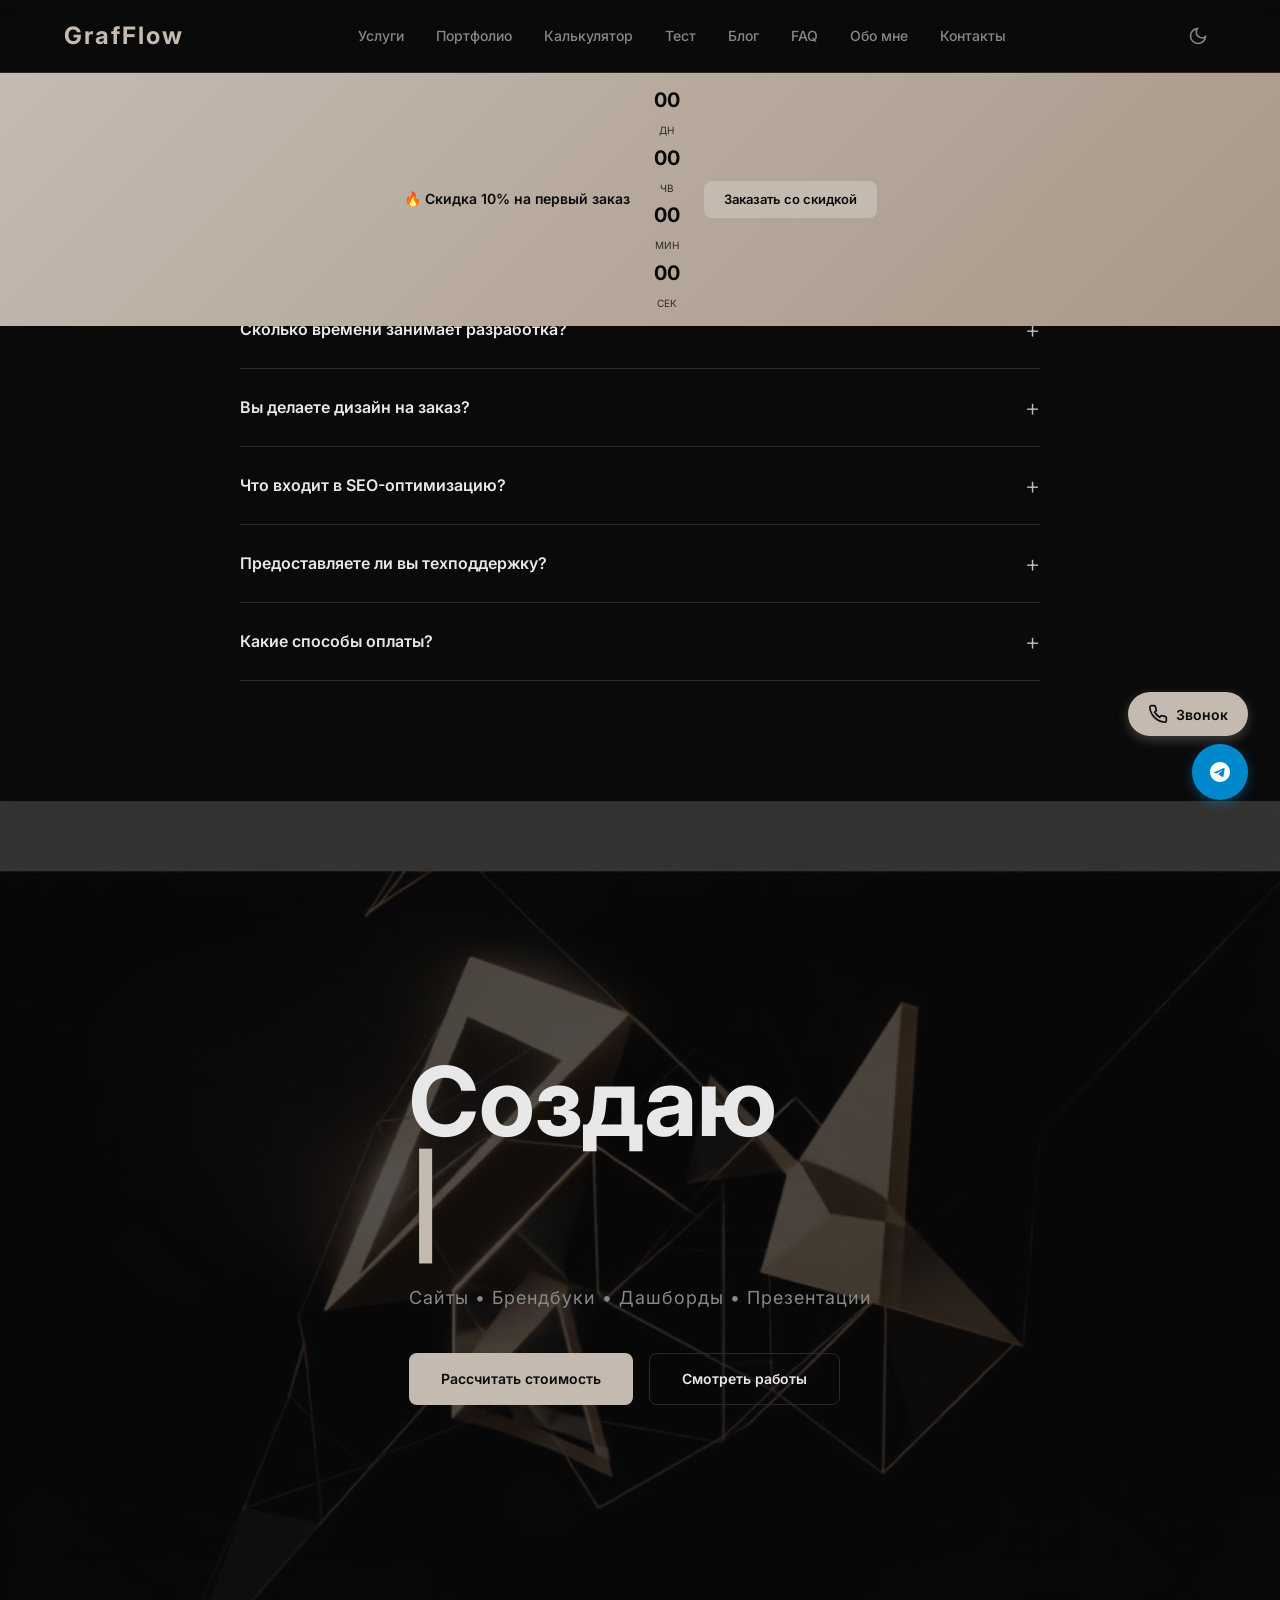
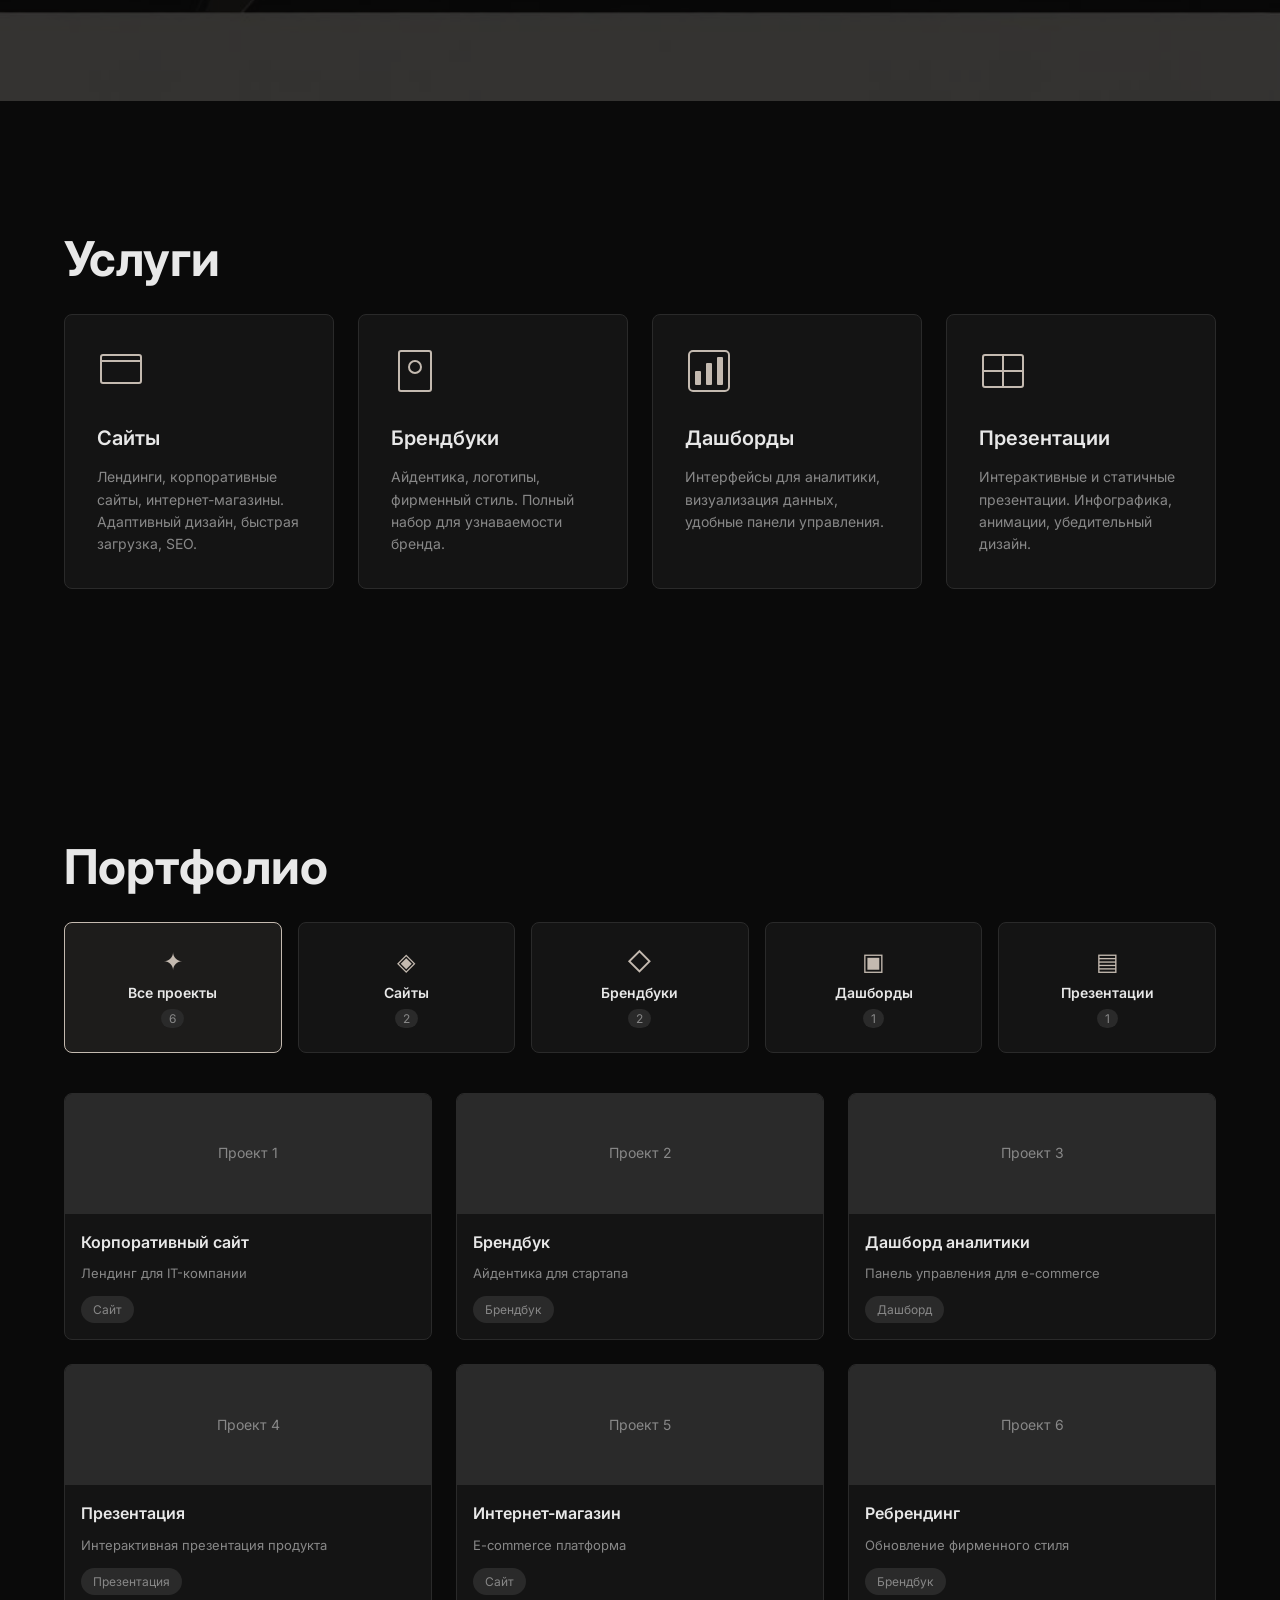
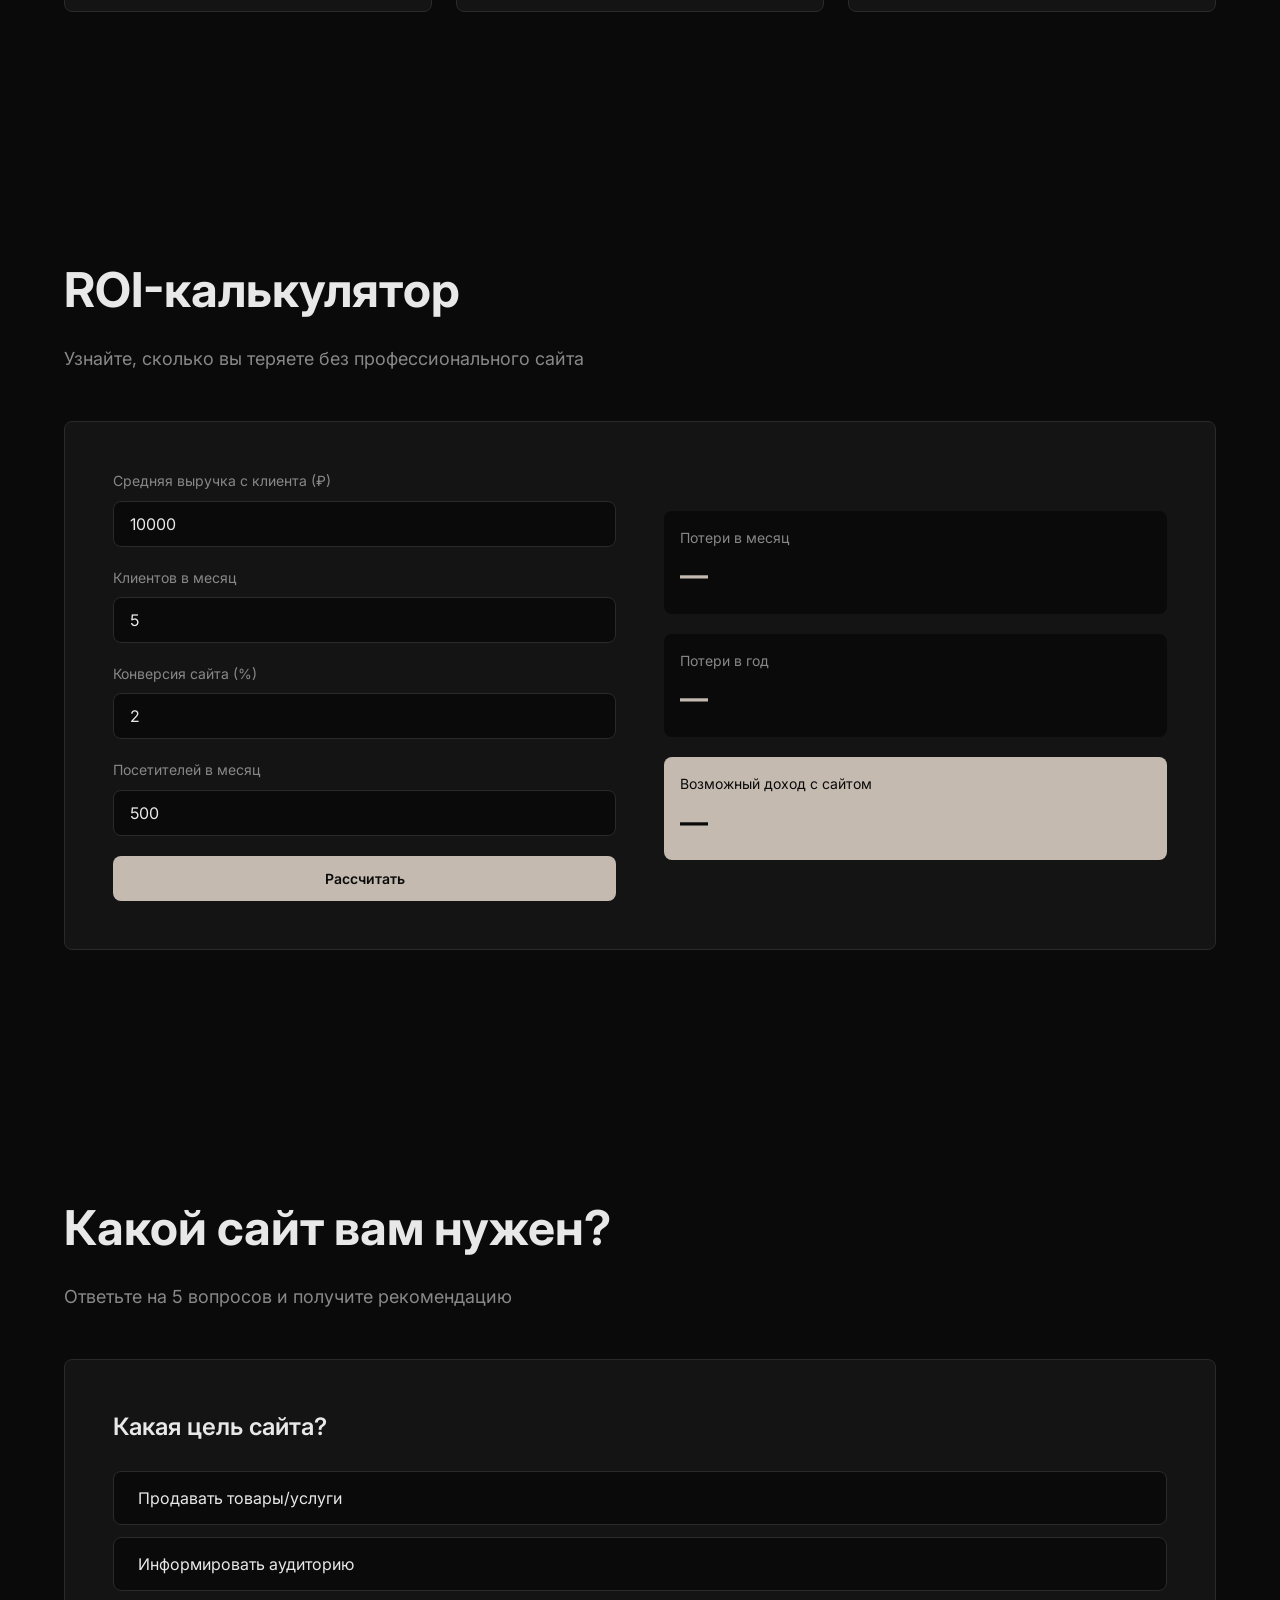
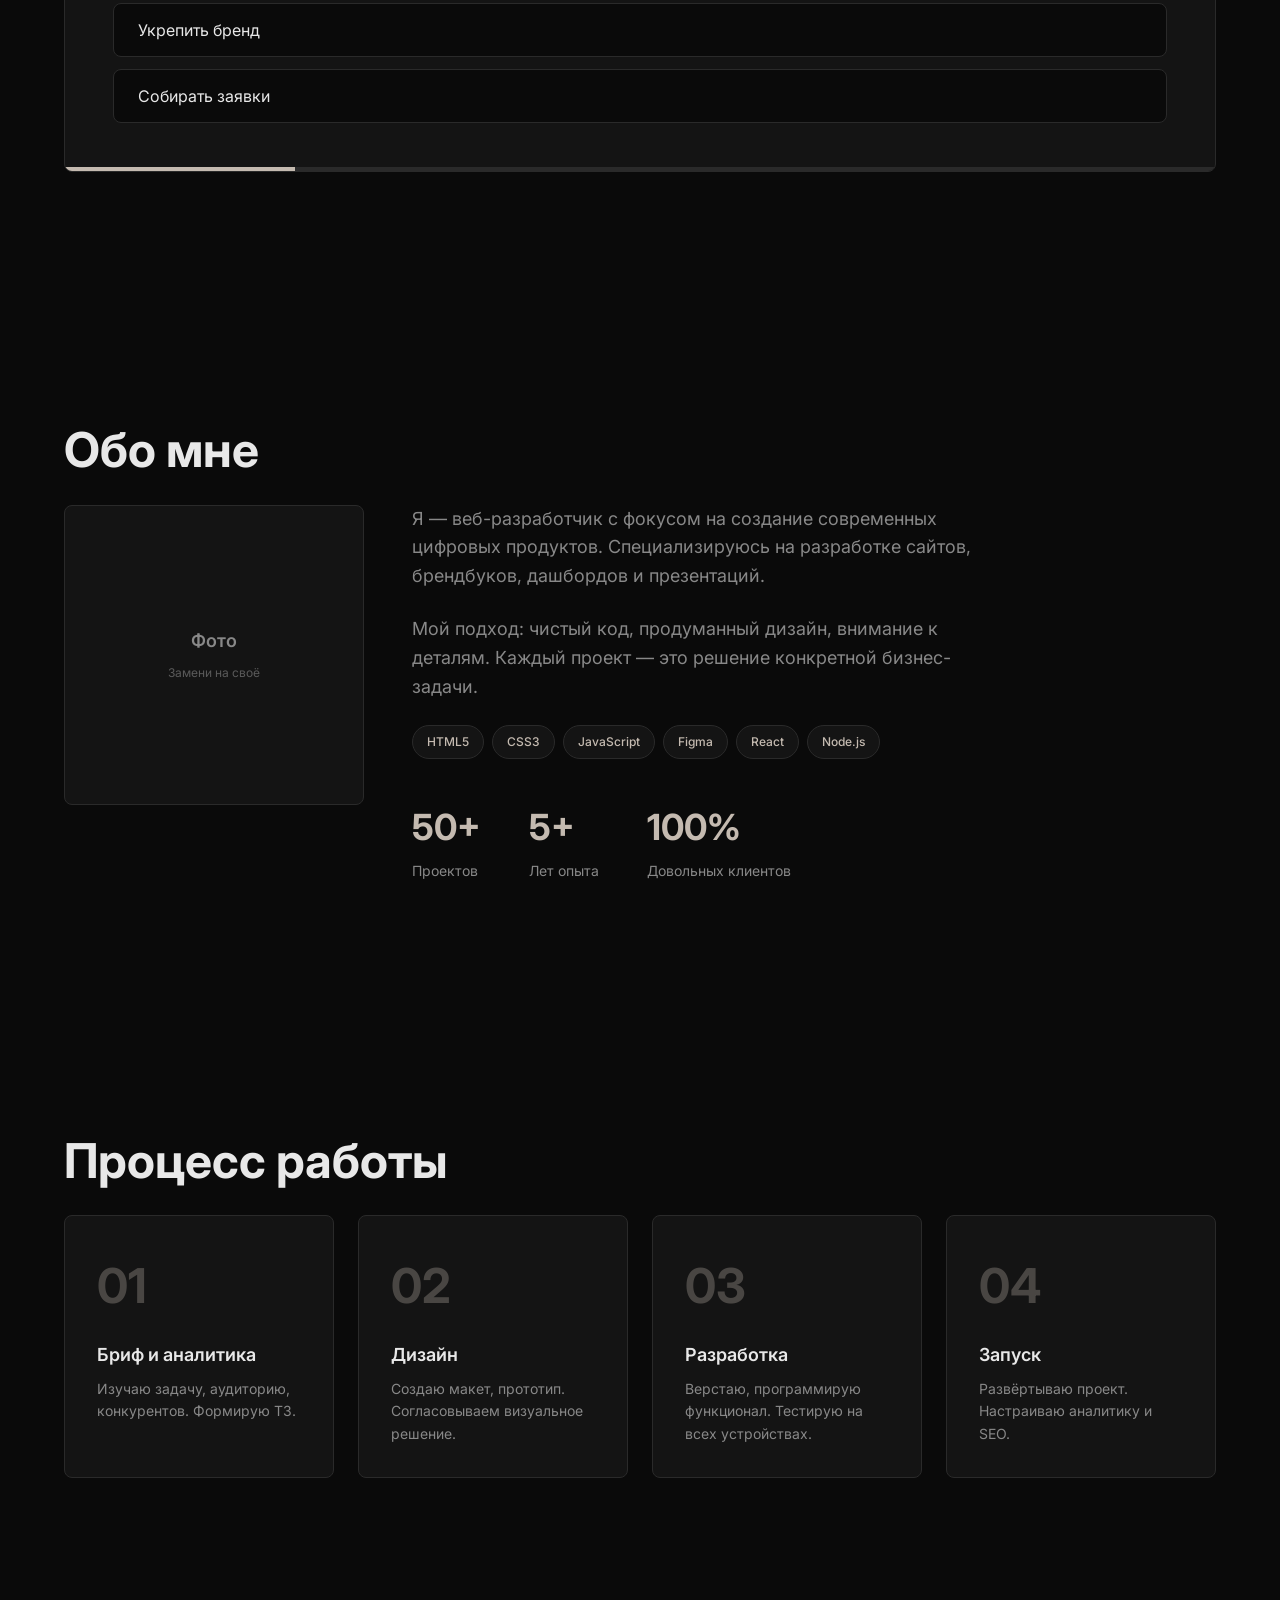
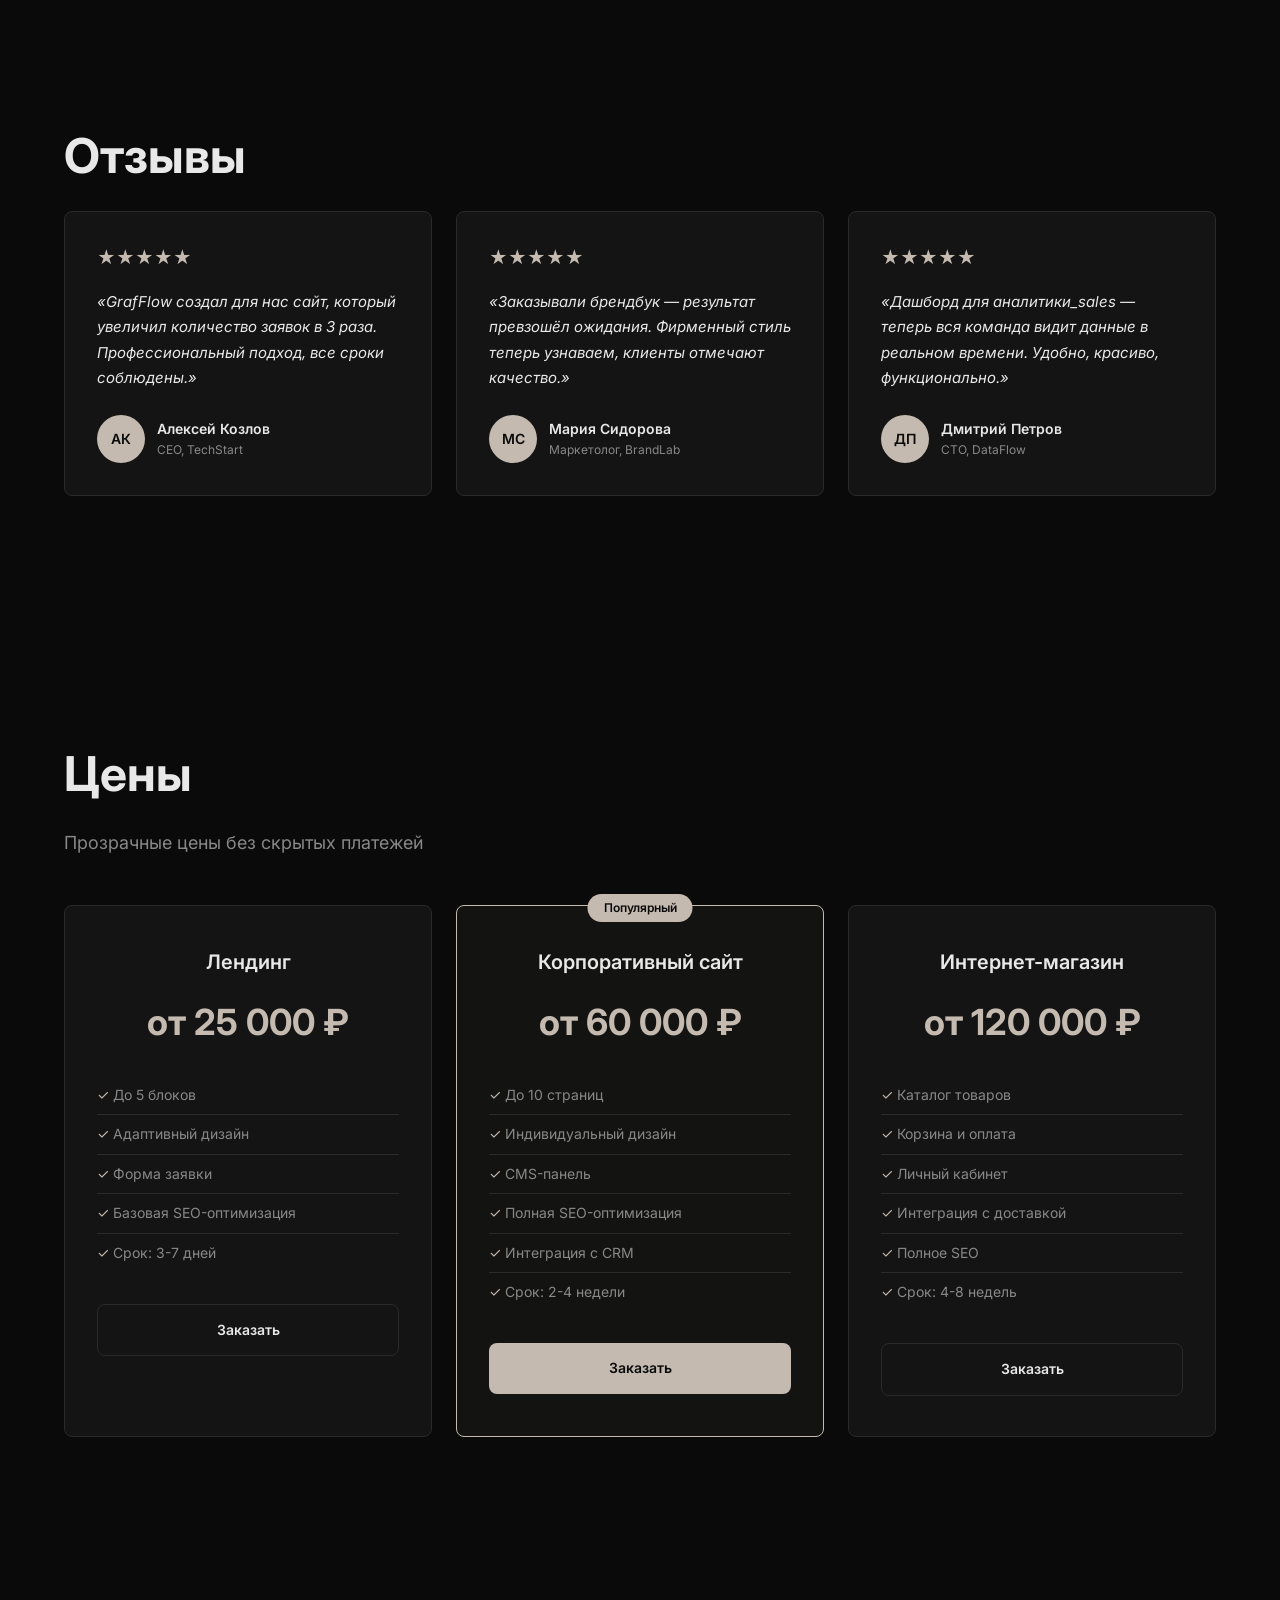
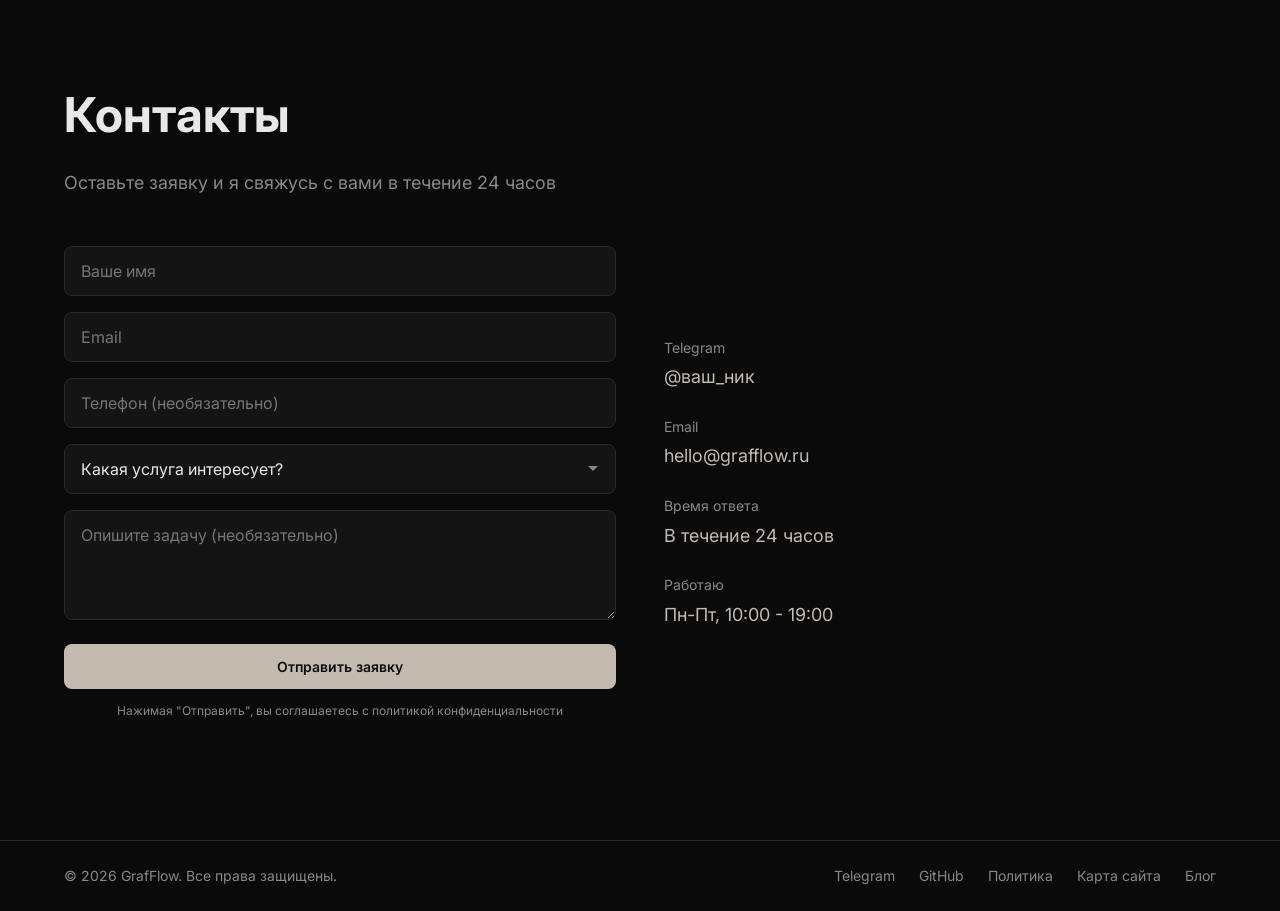
==== commit 98bbb329: "Remove preloader" ====
--- a/index.html
+++ b/index.html
@@ -92,10 +92,6 @@
     </script>
 </head>
 <body>
-    <!-- PRELOADER -->
-    <div class="preloader" id="preloader">
-        <div class="preloader__spinner"></div>
-    </div>
     <header class="header">
         <div class="container header__inner">
             <a href="/" class="logo">GrafFlow</a>
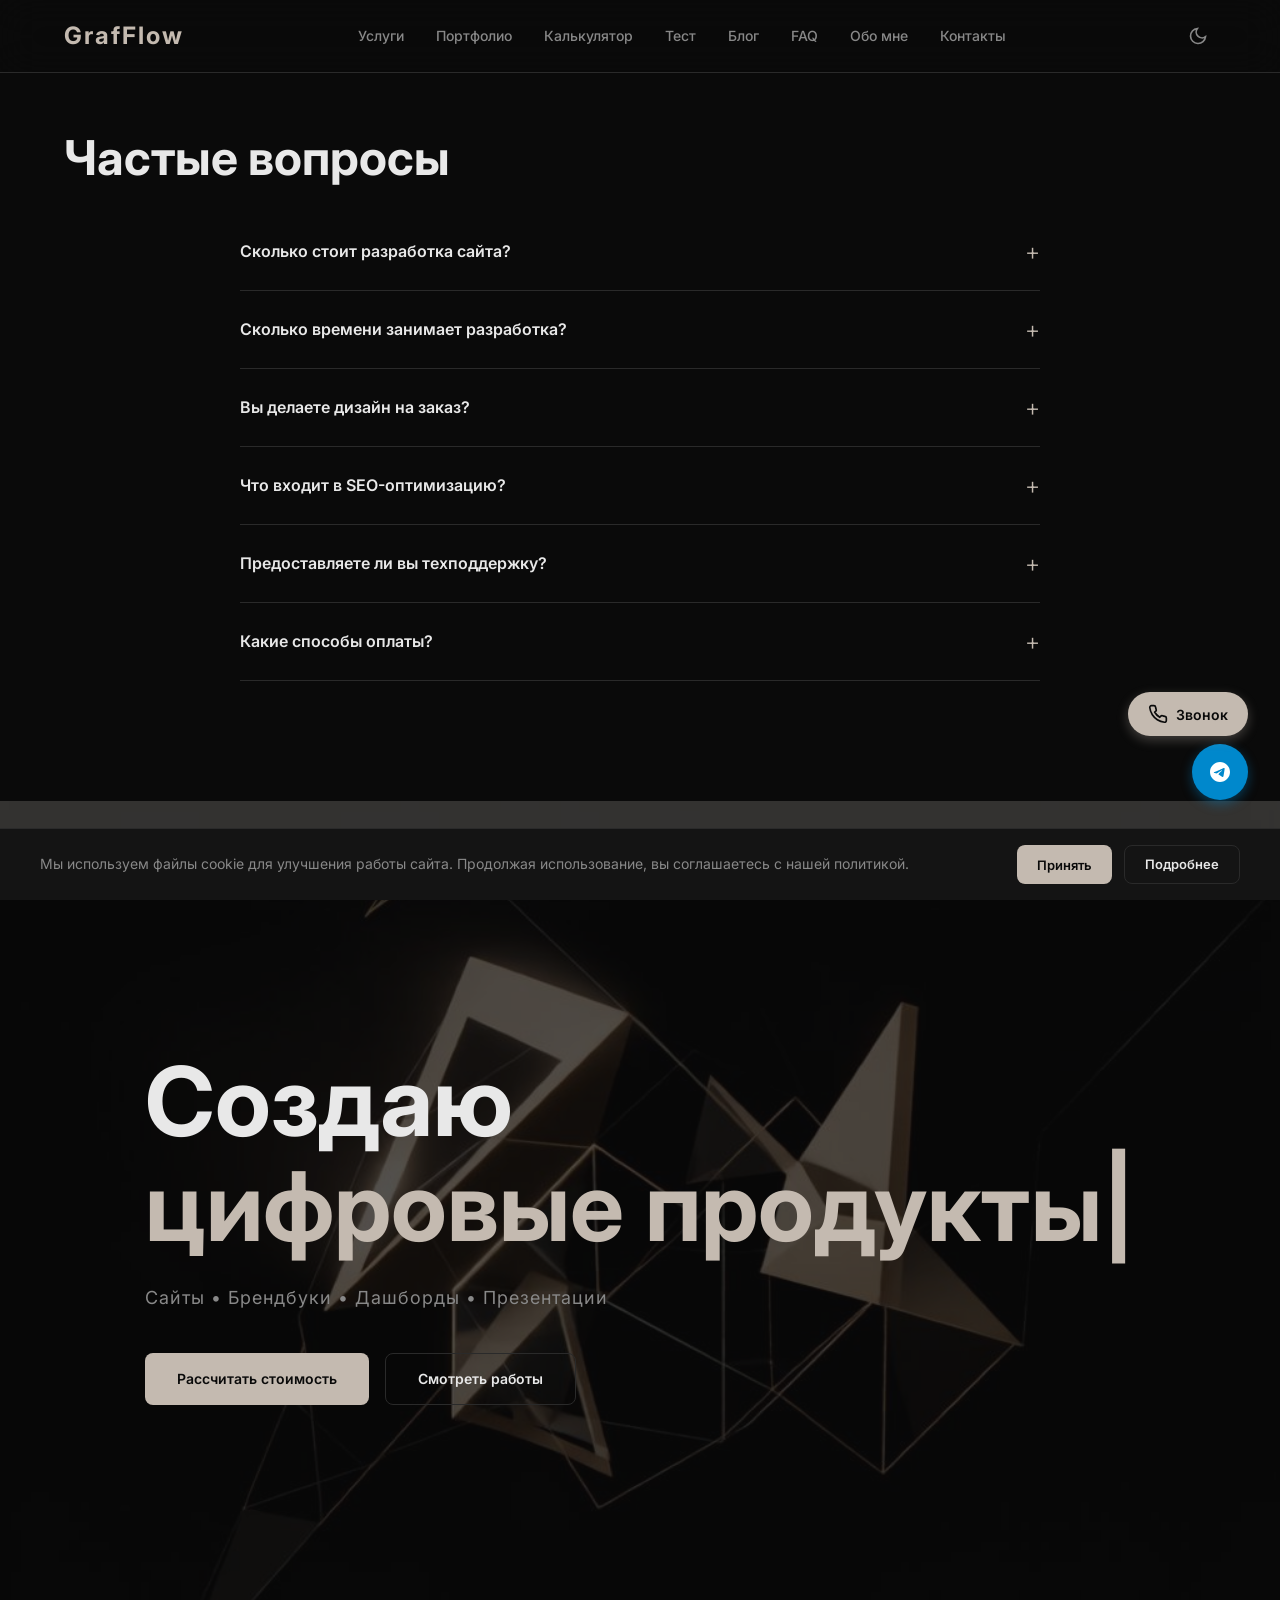
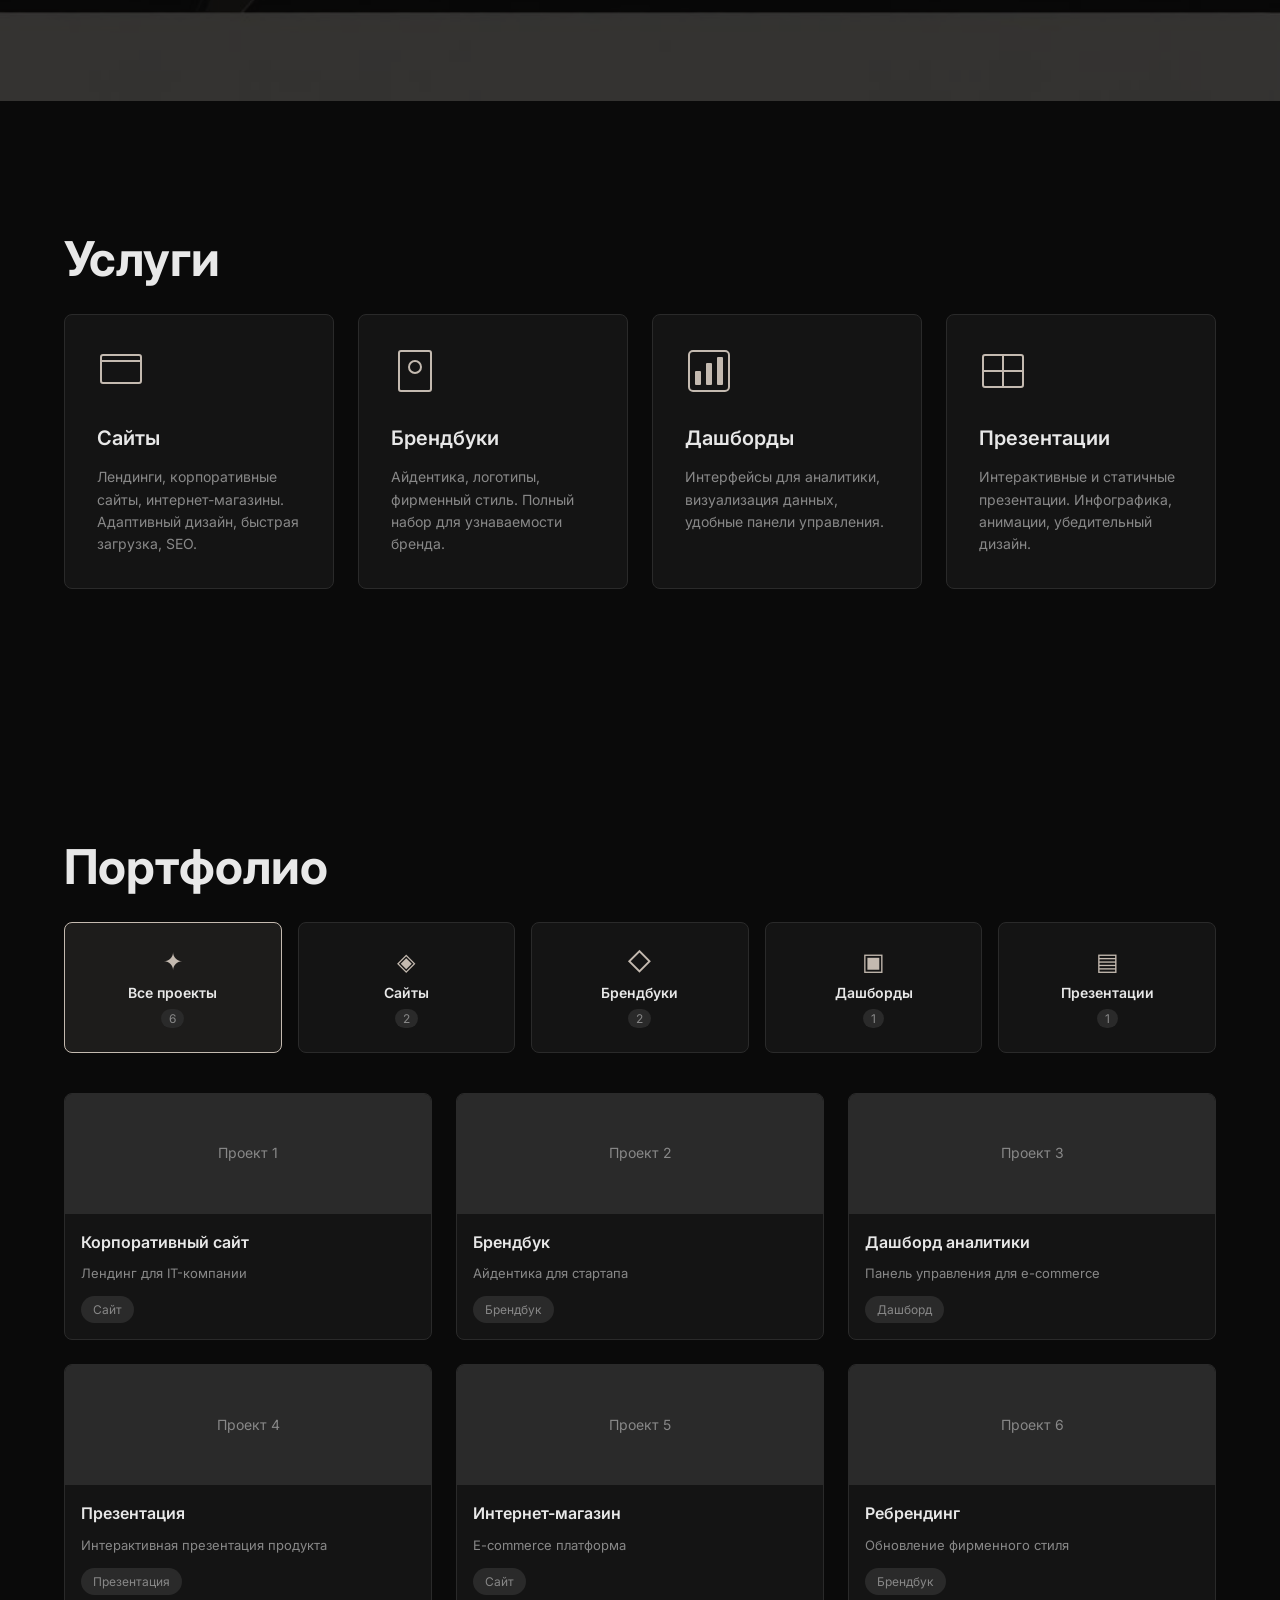
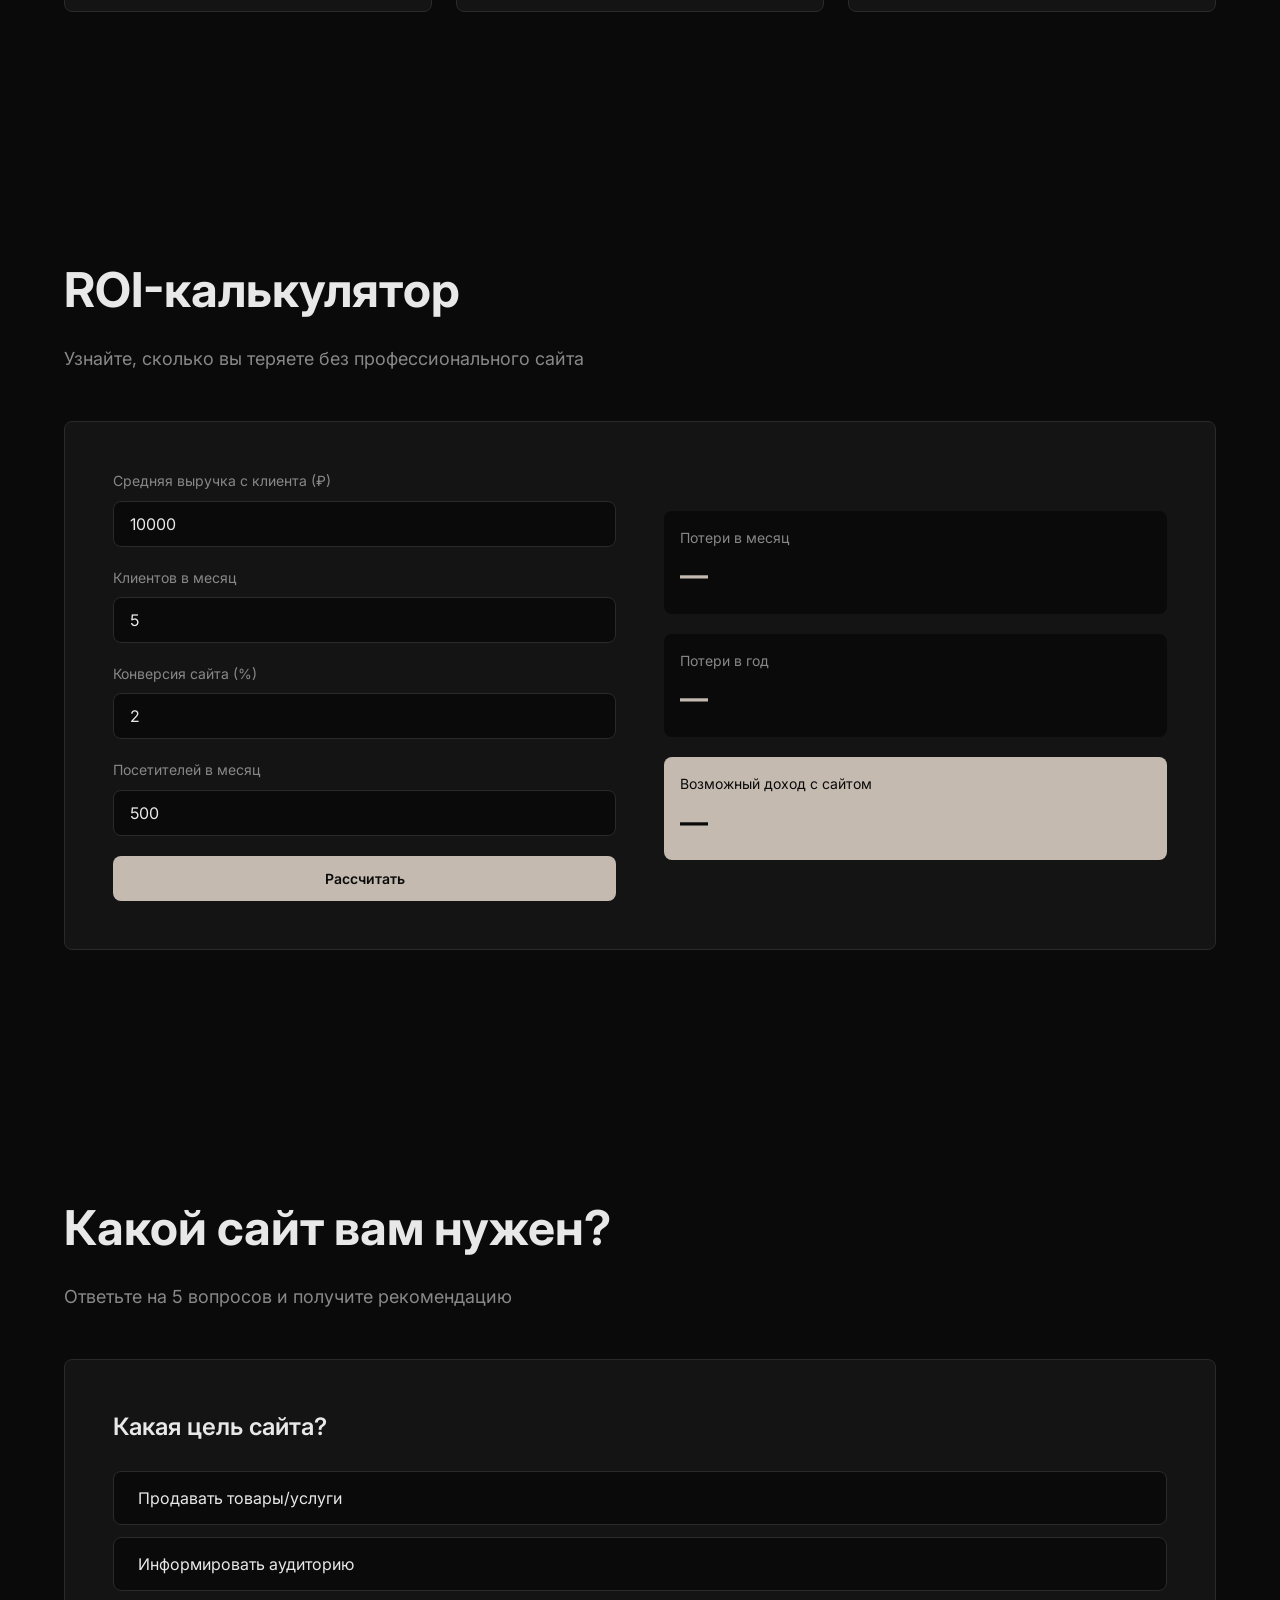
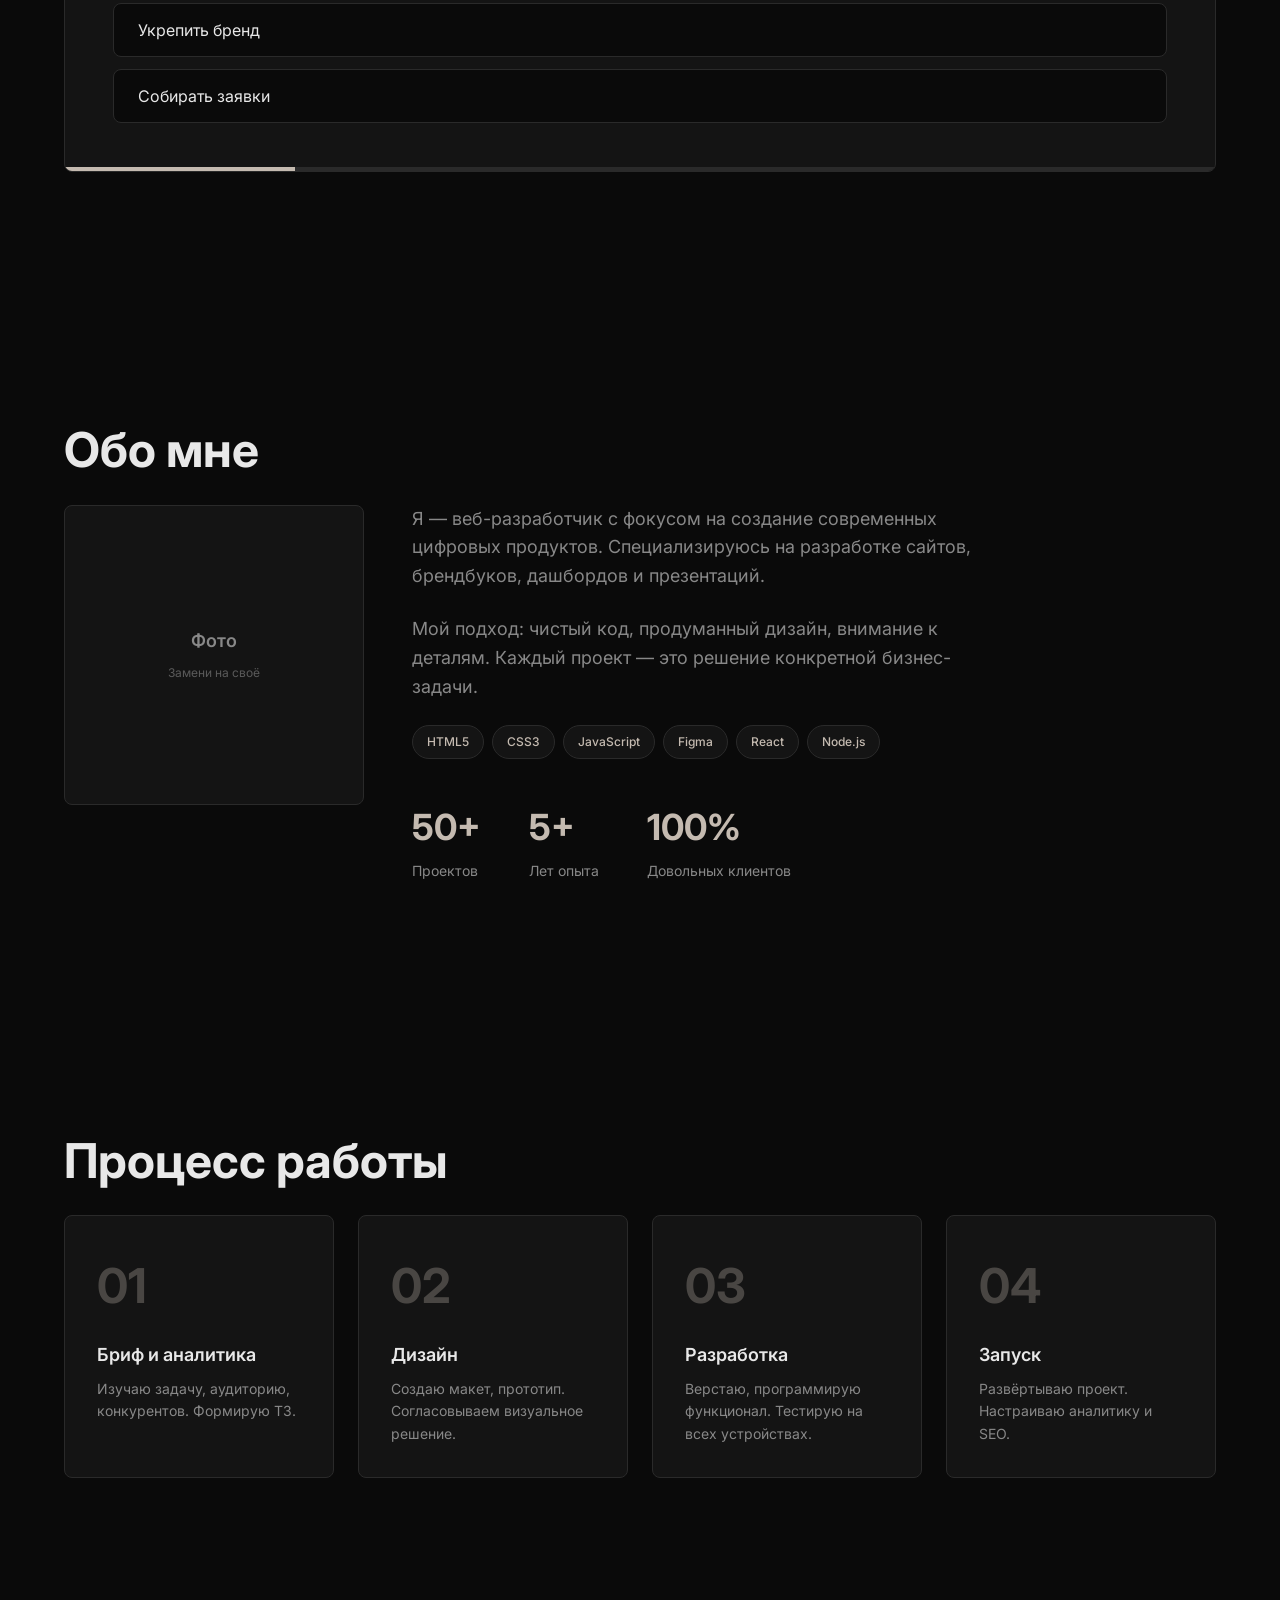
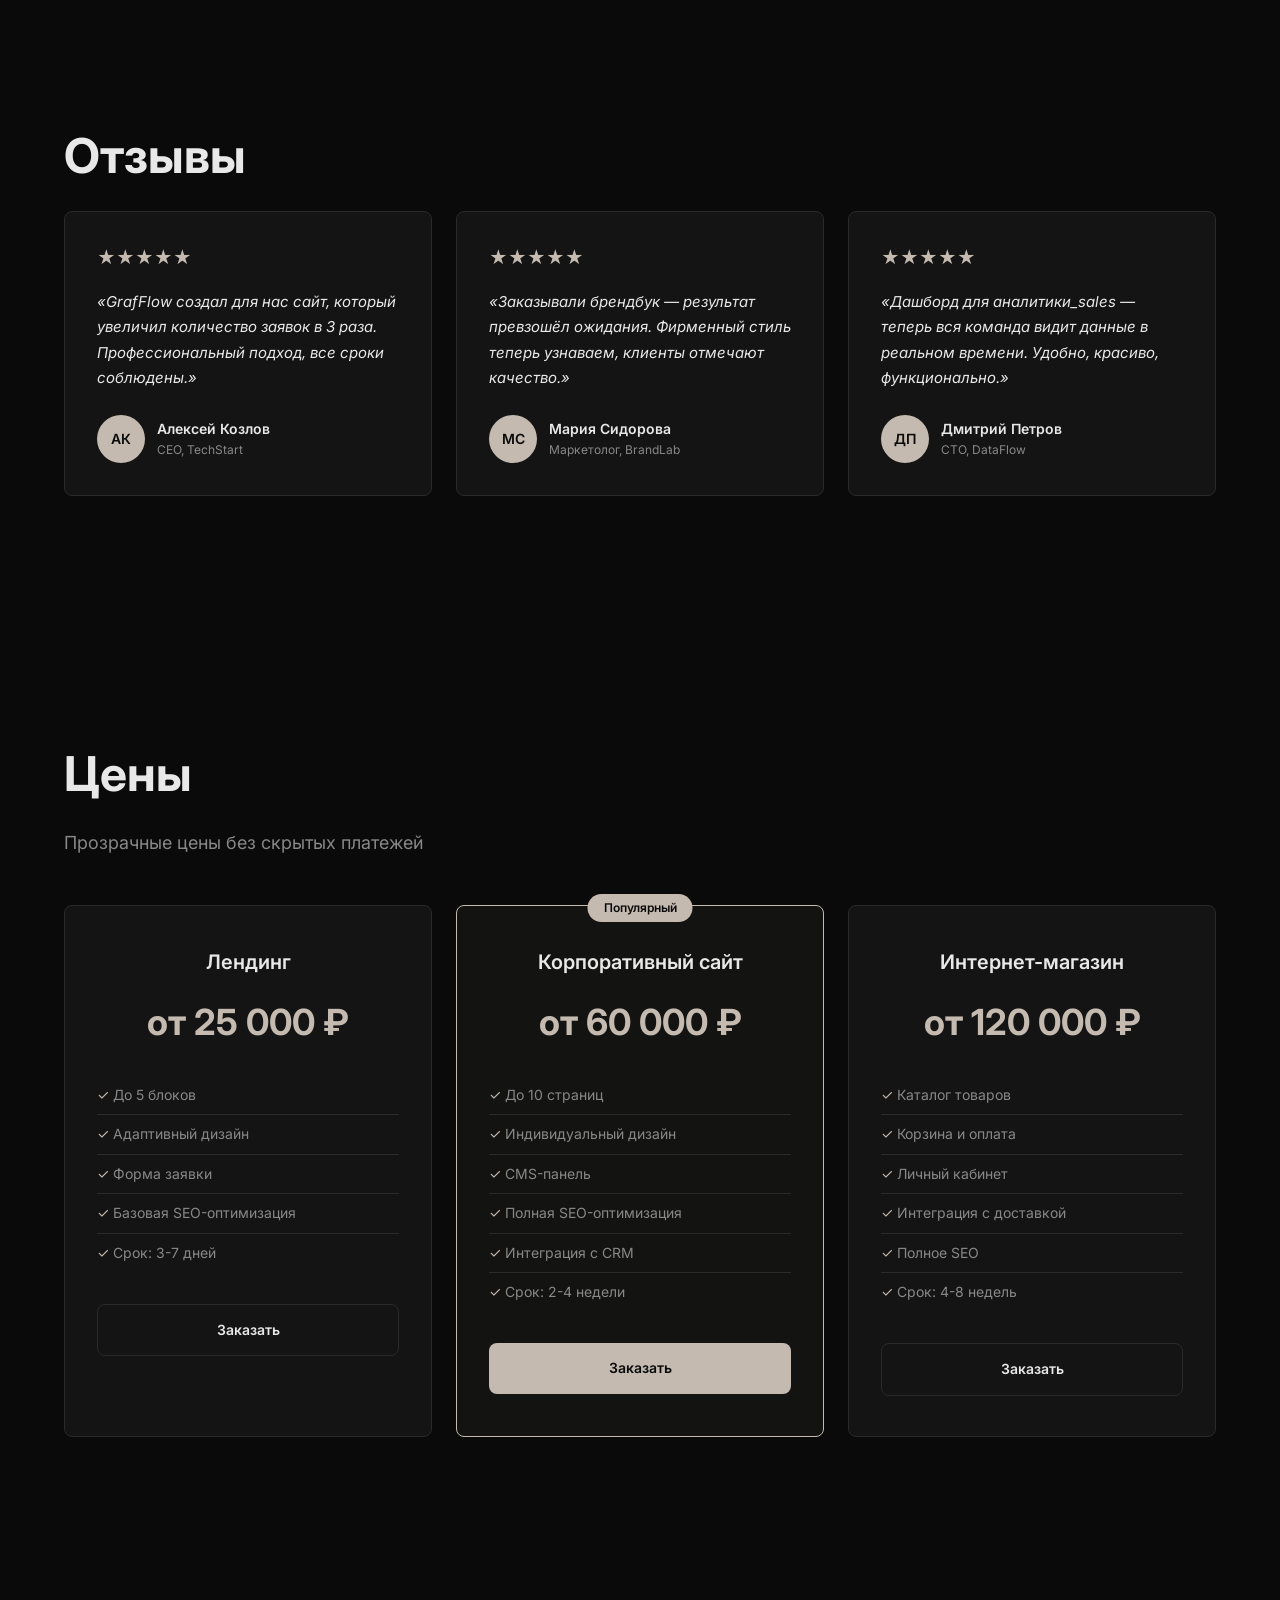
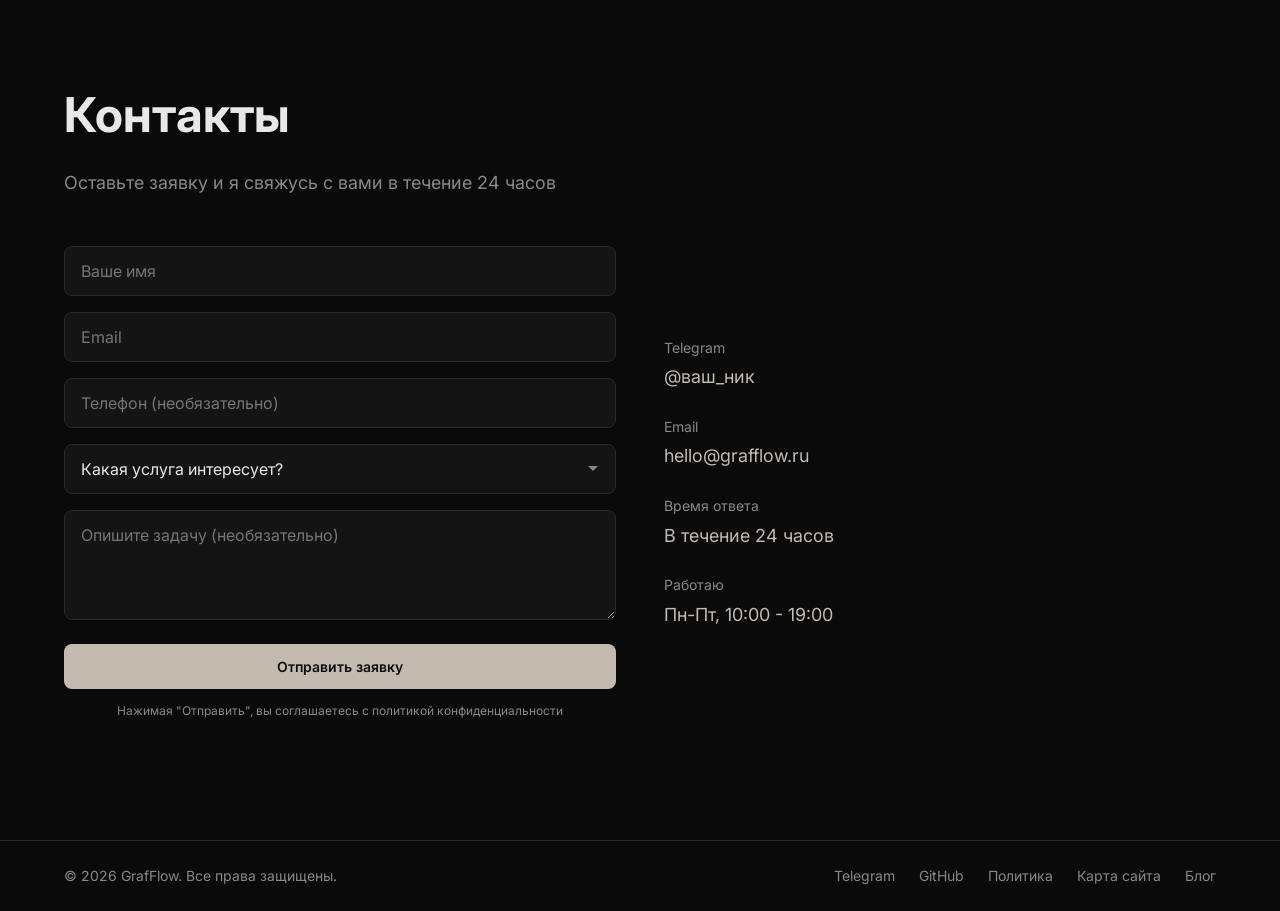
==== commit 028ed32b: "Convert promo banner to modal popup" ====
--- a/index.html
+++ b/index.html
@@ -516,17 +516,20 @@
         </div>
     </div>
 
-    <!-- PROMO TIMER -->
-    <div class="promo-timer" id="promoTimer">
-        <div class="promo-timer__content">
-            <span class="promo-timer__text">🔥 Скидка 10% на первый заказ</span>
-            <div class="promo-timer__ countdown">
-                <div class="promo-timer__unit"><span id="timerDays">00</span><small>дн</small></div>
-                <div class="promo-timer__unit"><span id="timerHours">00</span><small>чв</small></div>
-                <div class="promo-timer__unit"><span id="timerMinutes">00</span><small>мин</small></div>
-                <div class="promo-timer__unit"><span id="timerSeconds">00</span><small>сек</small></div>
-            </div>
-            <a href="#contacts" class="btn btn--primary btn--small">Заказать со скидкой</a>
+    <!-- PROMO MODAL -->
+    <div class="modal promo-modal" id="promoModal">
+        <div class="modal__content promo-modal__content">
+            <button class="modal__close" id="promoClose">×</button>
+            <div class="promo-modal__badge">🔥 Скидка 10%</div>
+            <h3 class="promo-modal__title">Специальное предложение</h3>
+            <p class="promo-modal__desc">Закажите сайт и получите скидку 10% на первый проект</p>
+            <div class="promo-modal__timer">
+                <div class="promo-modal__unit"><span id="timerDays">00</span><small>дн</small></div>
+                <div class="promo-modal__unit"><span id="timerHours">00</span><small>чв</small></div>
+                <div class="promo-modal__unit"><span id="timerMinutes">00</span><small>мин</small></div>
+                <div class="promo-modal__unit"><span id="timerSeconds">00</span><small>сек</small></div>
+            </div>
+            <a href="#contacts" class="btn btn--primary btn--full" onclick="document.getElementById('promoModal').classList.remove('active')">Заказать со скидкой</a>
         </div>
     </div>
 
--- a/css/style.css
+++ b/css/style.css
@@ -1,4 +1,4 @@
-﻿:root {
+:root {
     --color-bg: #0a0a0a;
     --color-surface: #141414;
     --color-border: #2a2a2a;
@@ -1270,51 +1270,61 @@
 }
 
 /* PROMO TIMER */
-.promo-timer {
-    position: fixed;
-    top: 72px;
-    left: 0;
-    right: 0;
+.promo-modal__content {
+    text-align: center;
+    padding: 48px 40px;
+}
+
+.promo-modal__badge {
+    display: inline-block;
     background: linear-gradient(135deg, var(--color-accent), #a89888);
     color: var(--color-bg);
-    padding: 12px 24px;
-    z-index: 90;
-}
-
-.promo-timer__content {
-    max-width: var(--container-max);
-    margin: 0 auto;
-    display: flex;
-    align-items: center;
+    padding: 8px 20px;
+    border-radius: 100px;
+    font-size: 14px;
+    font-weight: 600;
+    margin-bottom: 20px;
+}
+
+.promo-modal__title {
+    font-size: 28px;
+    font-weight: 700;
+    margin-bottom: 12px;
+}
+
+.promo-modal__desc {
+    font-size: 16px;
+    color: var(--color-text-muted);
+    margin-bottom: 28px;
+}
+
+.promo-modal__timer {
+    display: flex;
     justify-content: center;
-    gap: 24px;
-    flex-wrap: wrap;
-}
-
-.promo-timer__text {
-    font-size: 14px;
-    font-weight: 600;
-}
-
-.promo-timer__countdown {
-    display: flex;
-    gap: 12px;
-}
-
-.promo-timer__unit {
+    gap: 20px;
+    margin-bottom: 32px;
+}
+
+.promo-modal__unit {
     text-align: center;
-}
-
-.promo-timer__unit span {
+    background: var(--color-bg);
+    border: 1px solid var(--color-border);
+    border-radius: var(--radius);
+    padding: 12px 16px;
+    min-width: 70px;
+}
+
+.promo-modal__unit span {
     display: block;
-    font-size: 20px;
+    font-size: 28px;
     font-weight: 700;
-}
-
-.promo-timer__unit small {
-    font-size: 10px;
+    color: var(--color-accent);
+}
+
+.promo-modal__unit small {
+    font-size: 11px;
     text-transform: uppercase;
-    opacity: 0.8;
+    color: var(--color-text-muted);
 }
 
 /* CHECKLIST BANNER */
@@ -1377,7 +1387,7 @@
     .callback-btn { display: none; }
     .chat-widget { bottom: 16px; right: 16px; }
     .chat-widget__window { width: 260px; right: -16px; }
-    .promo-timer__content { flex-direction: column; text-align: center; gap: 12px; }
+    .promo-modal__content { padding: 32px 24px; }
     .checklist-banner__content { flex-direction: column; text-align: center; }
     .checklist-banner__form { flex-direction: column; }
     .checklist-banner__form input { width: 100%; }
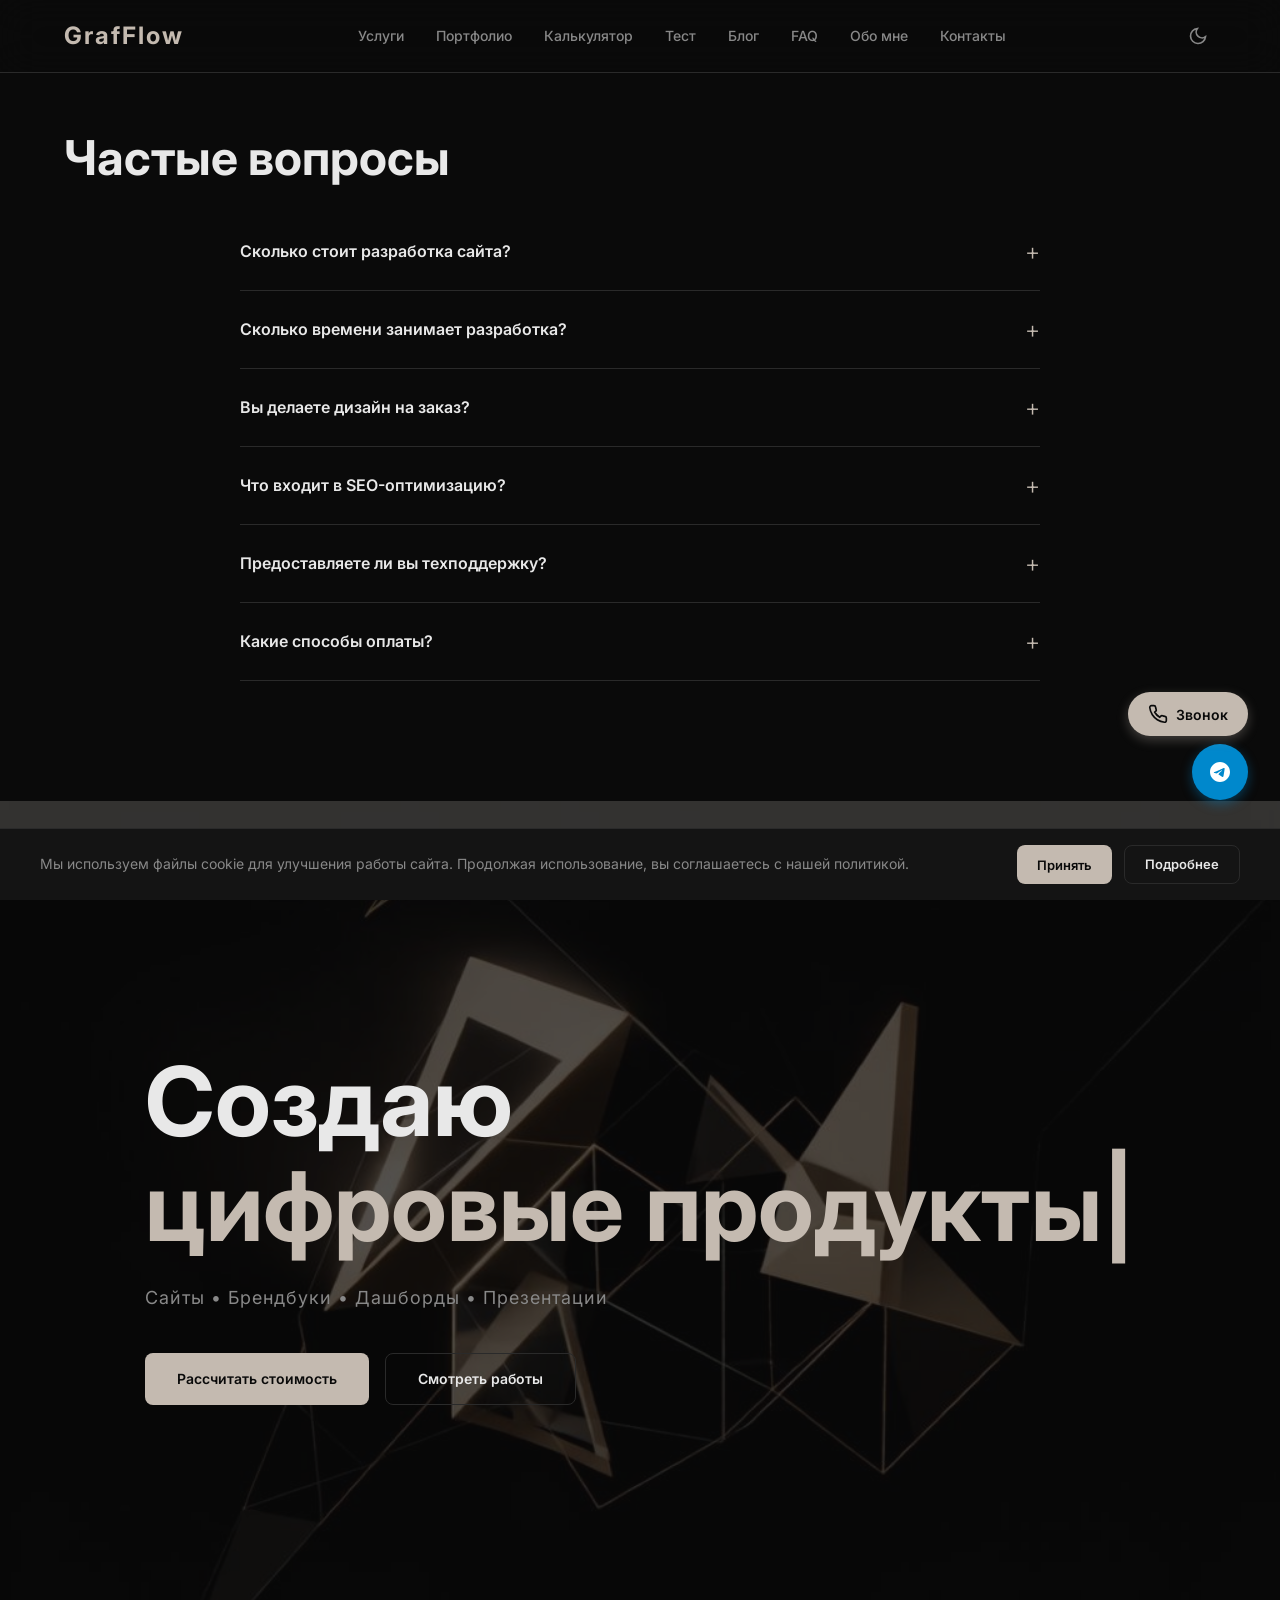
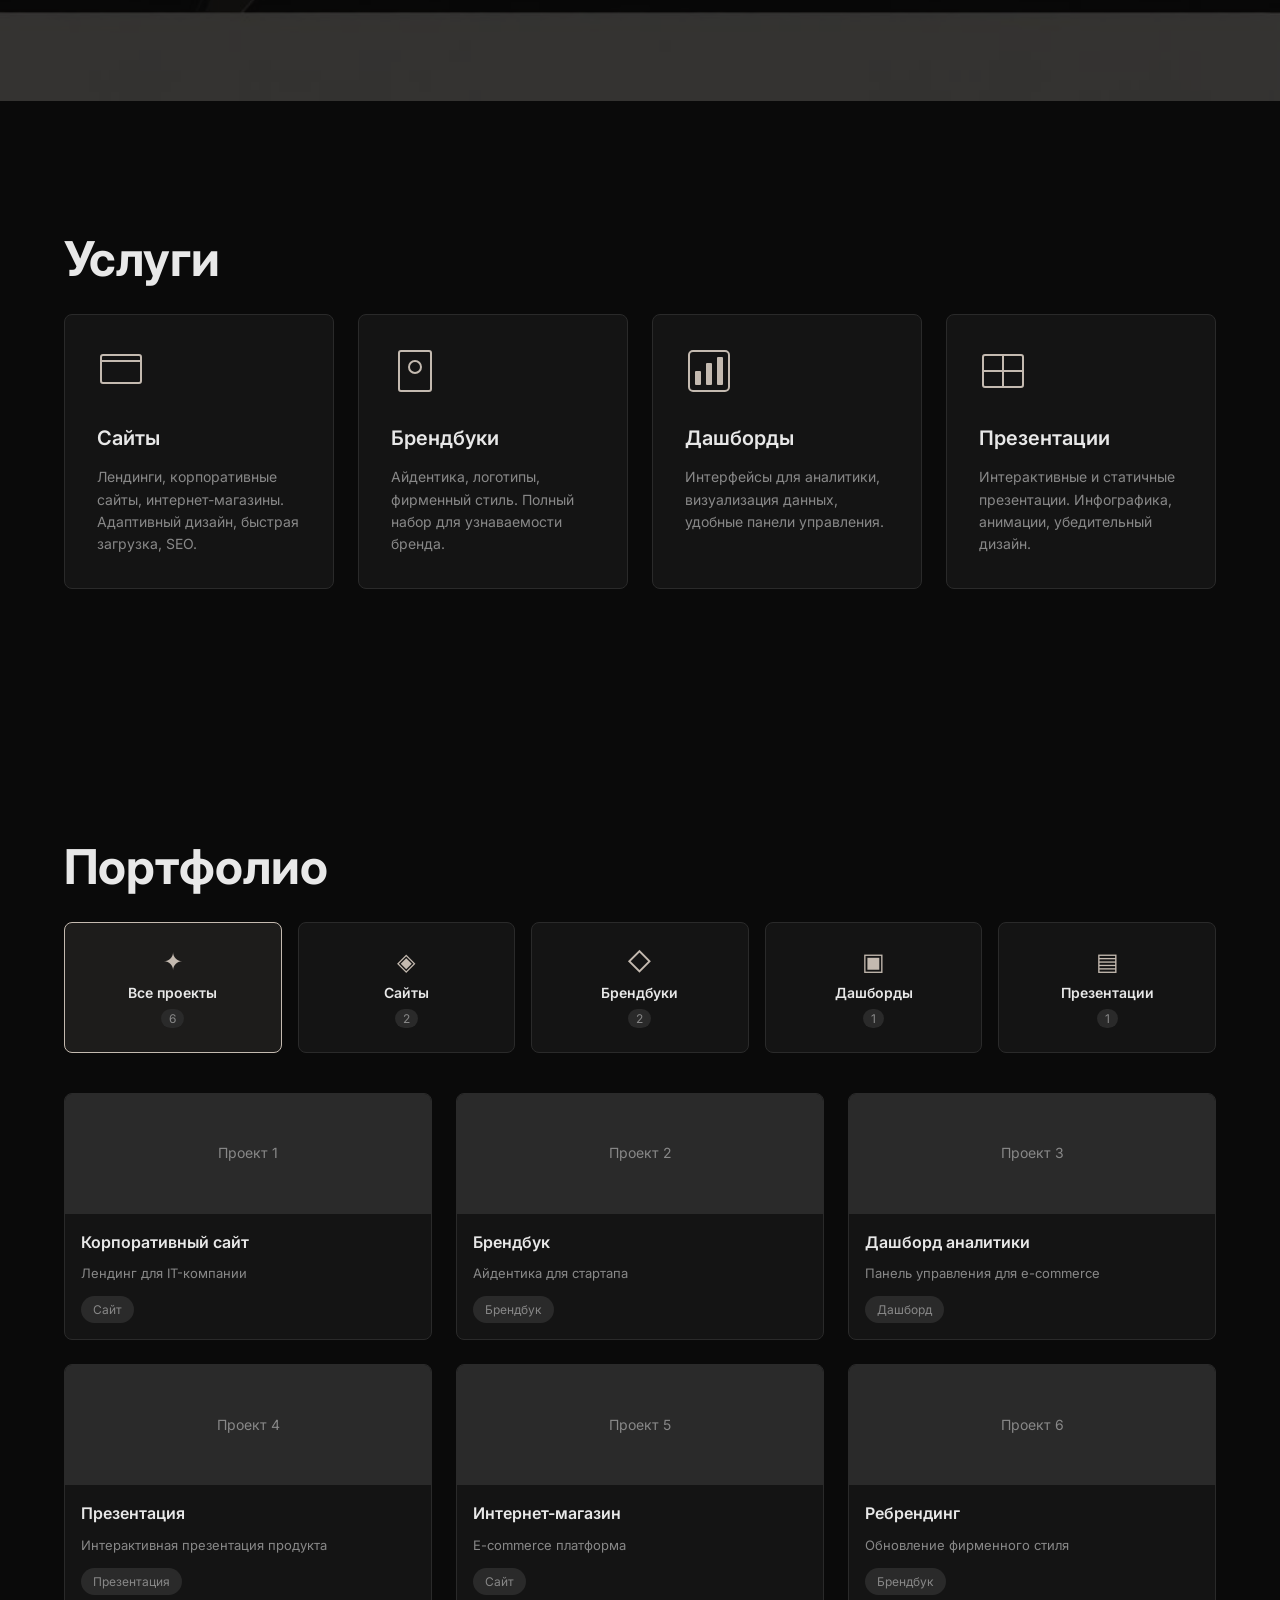
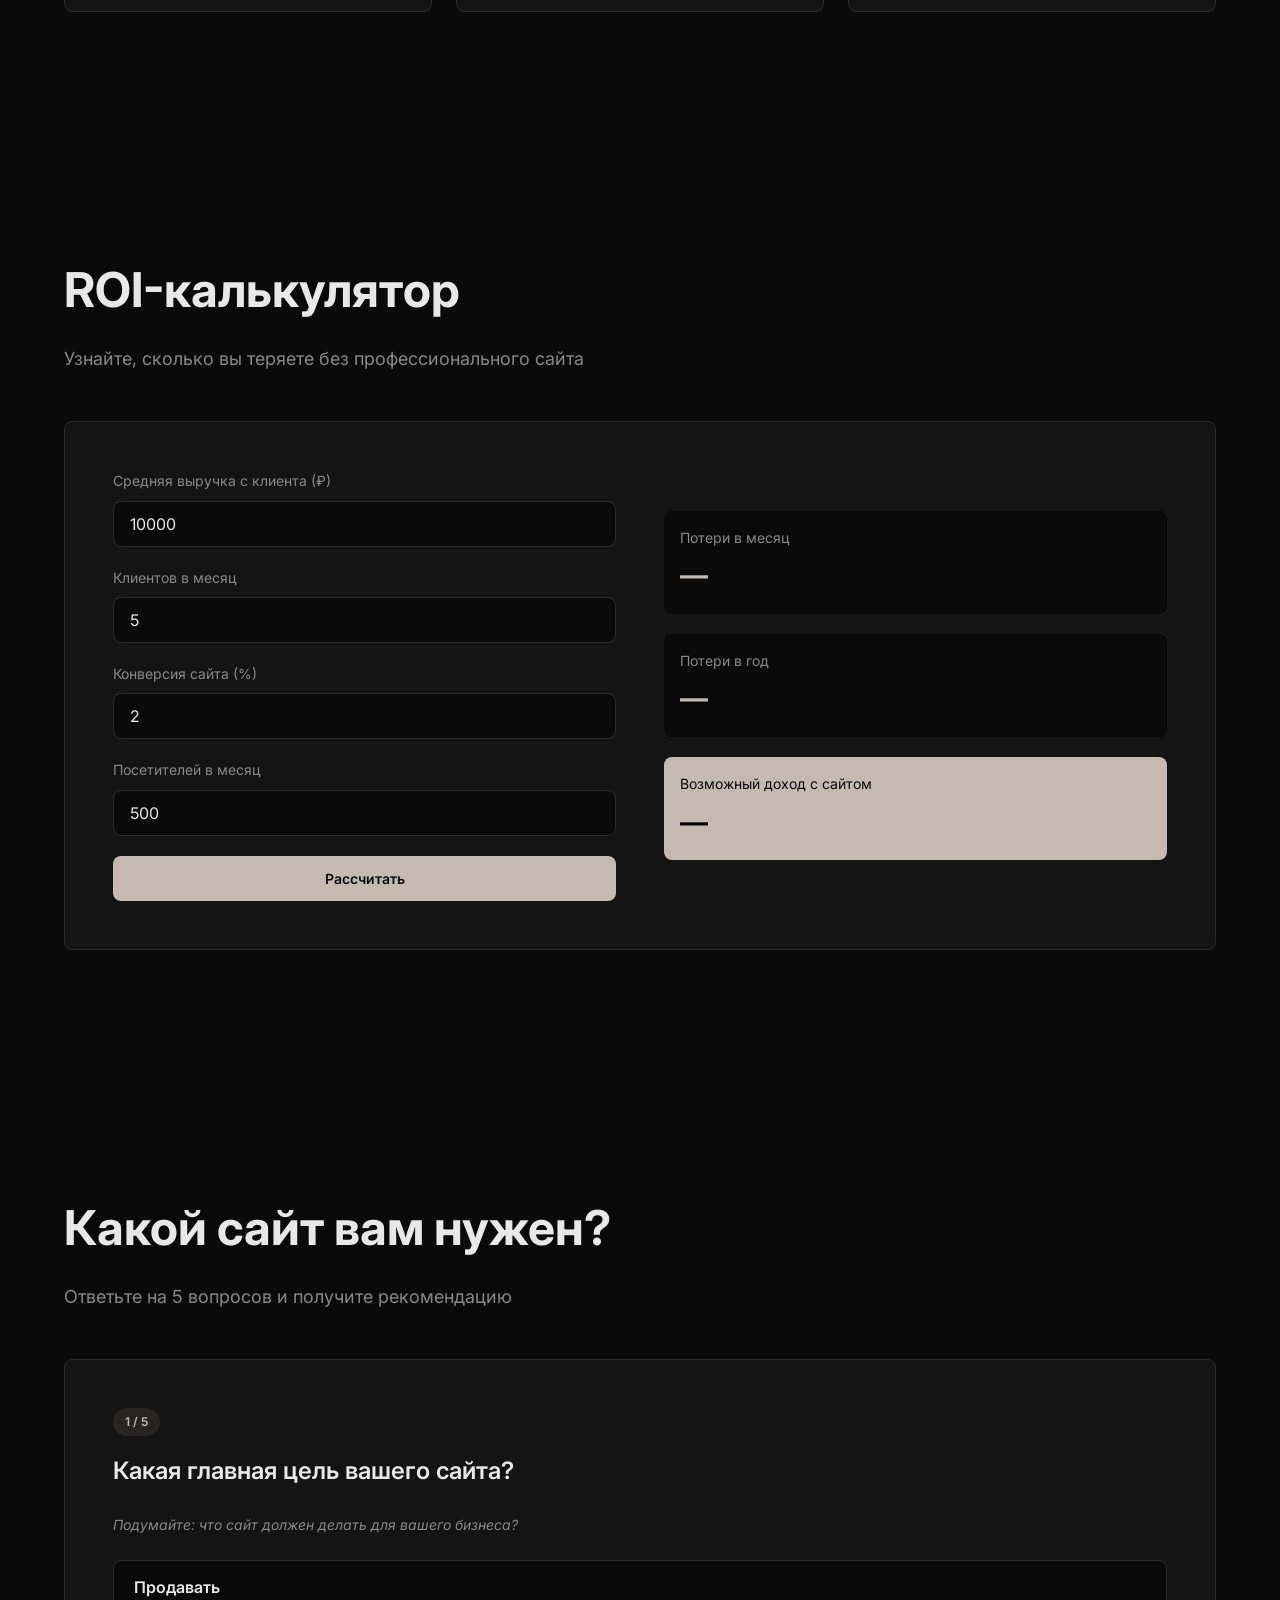
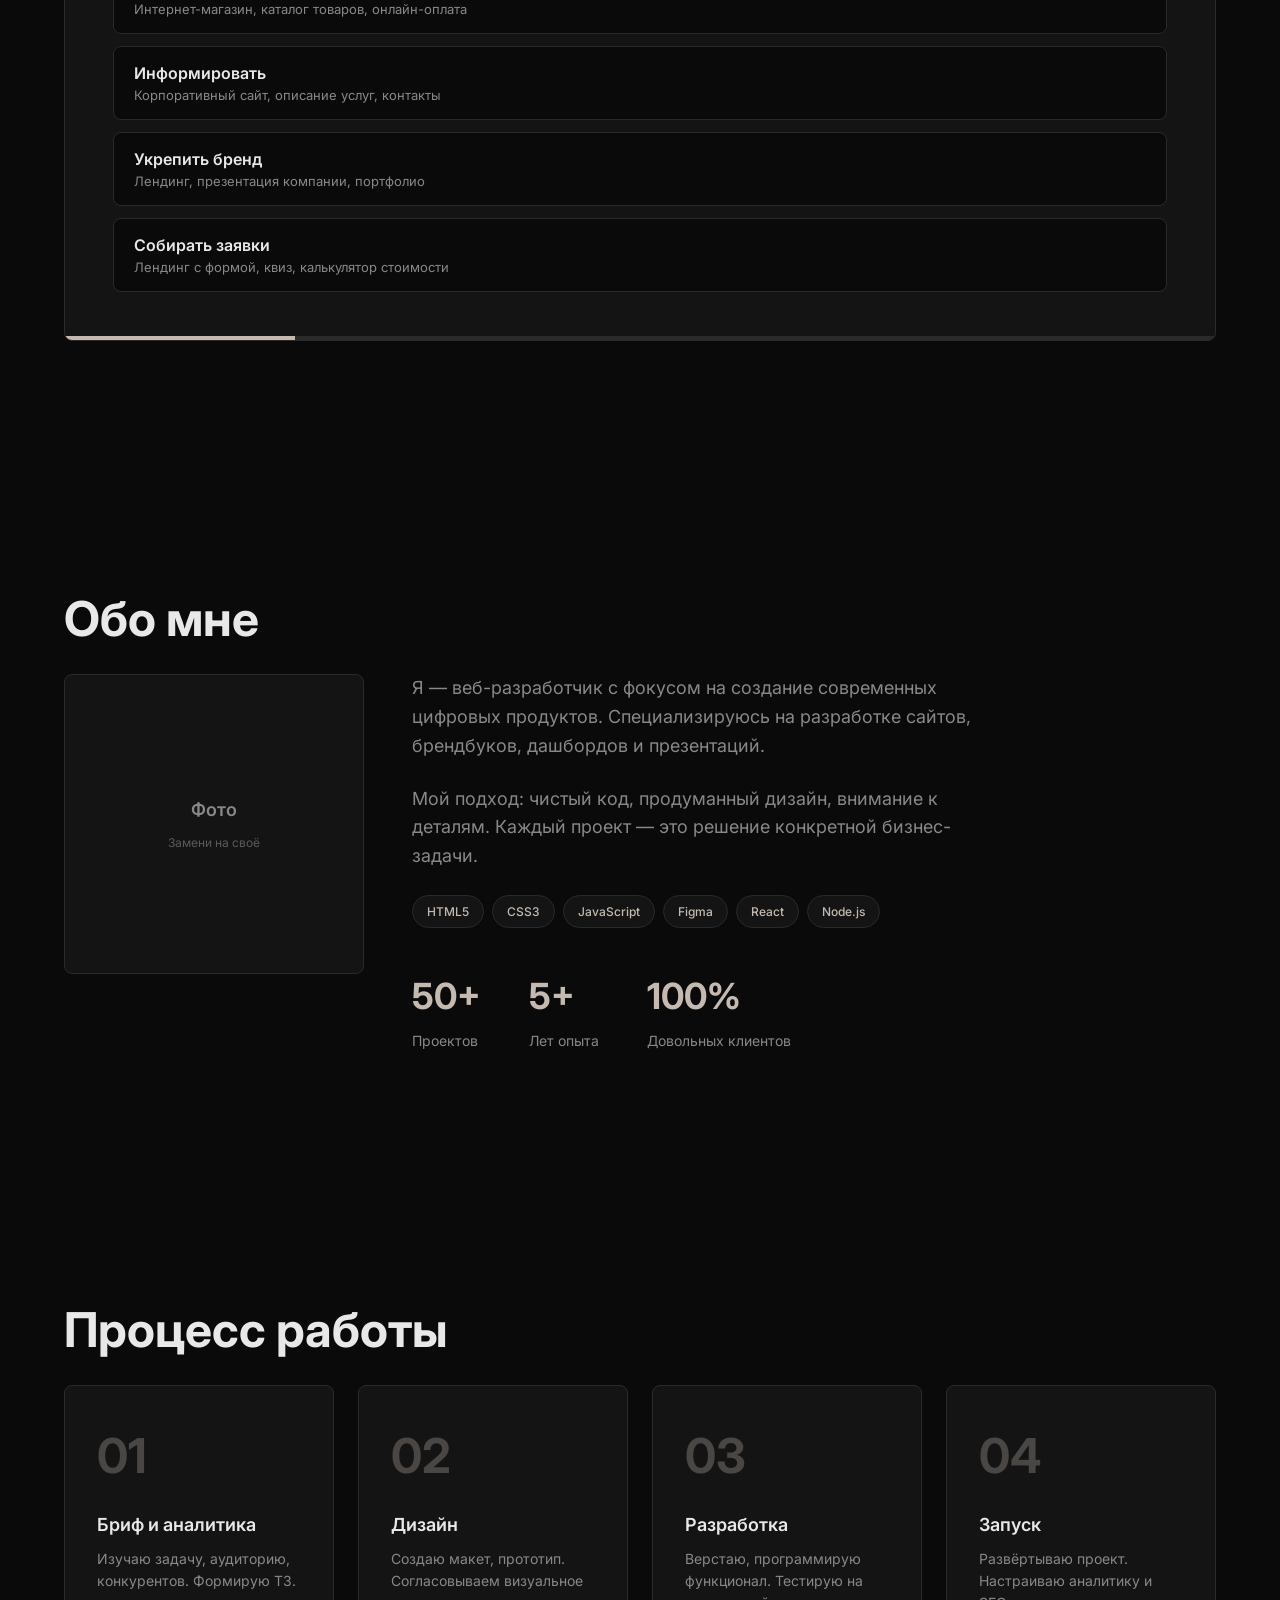
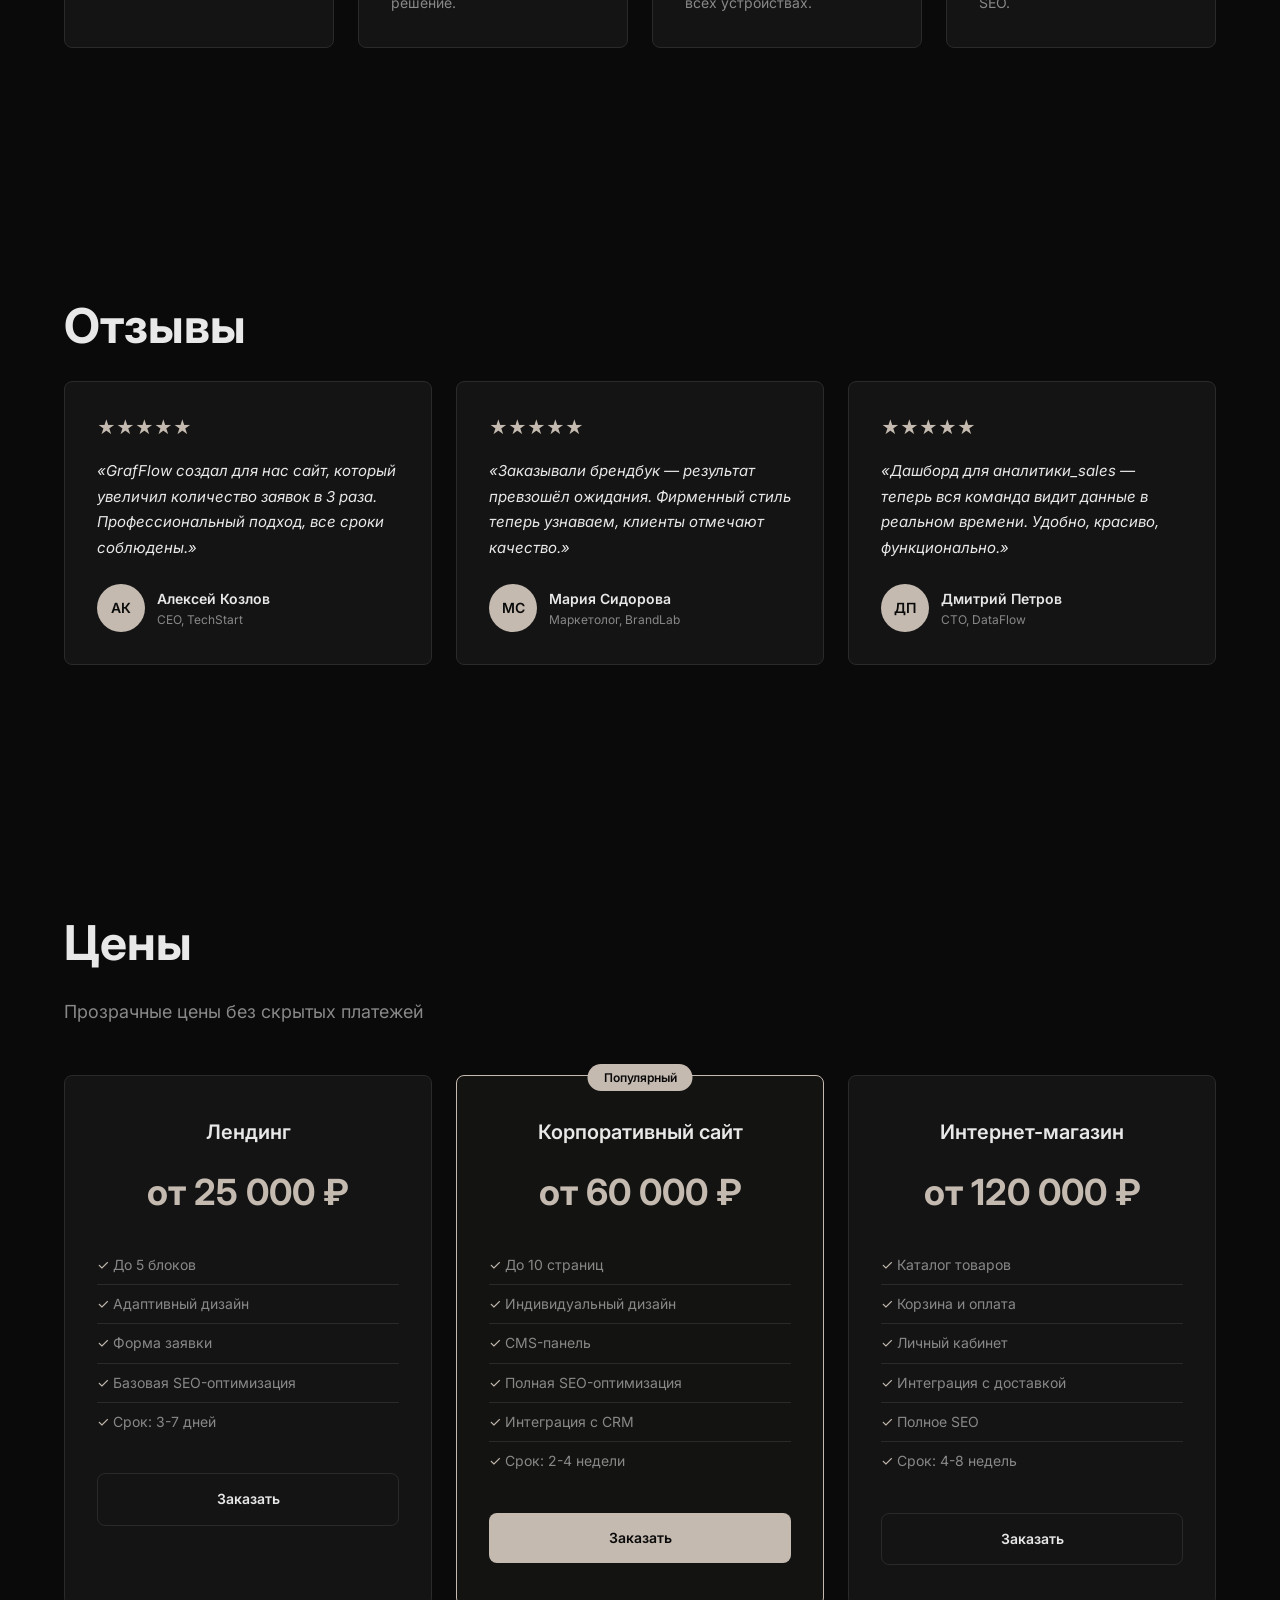
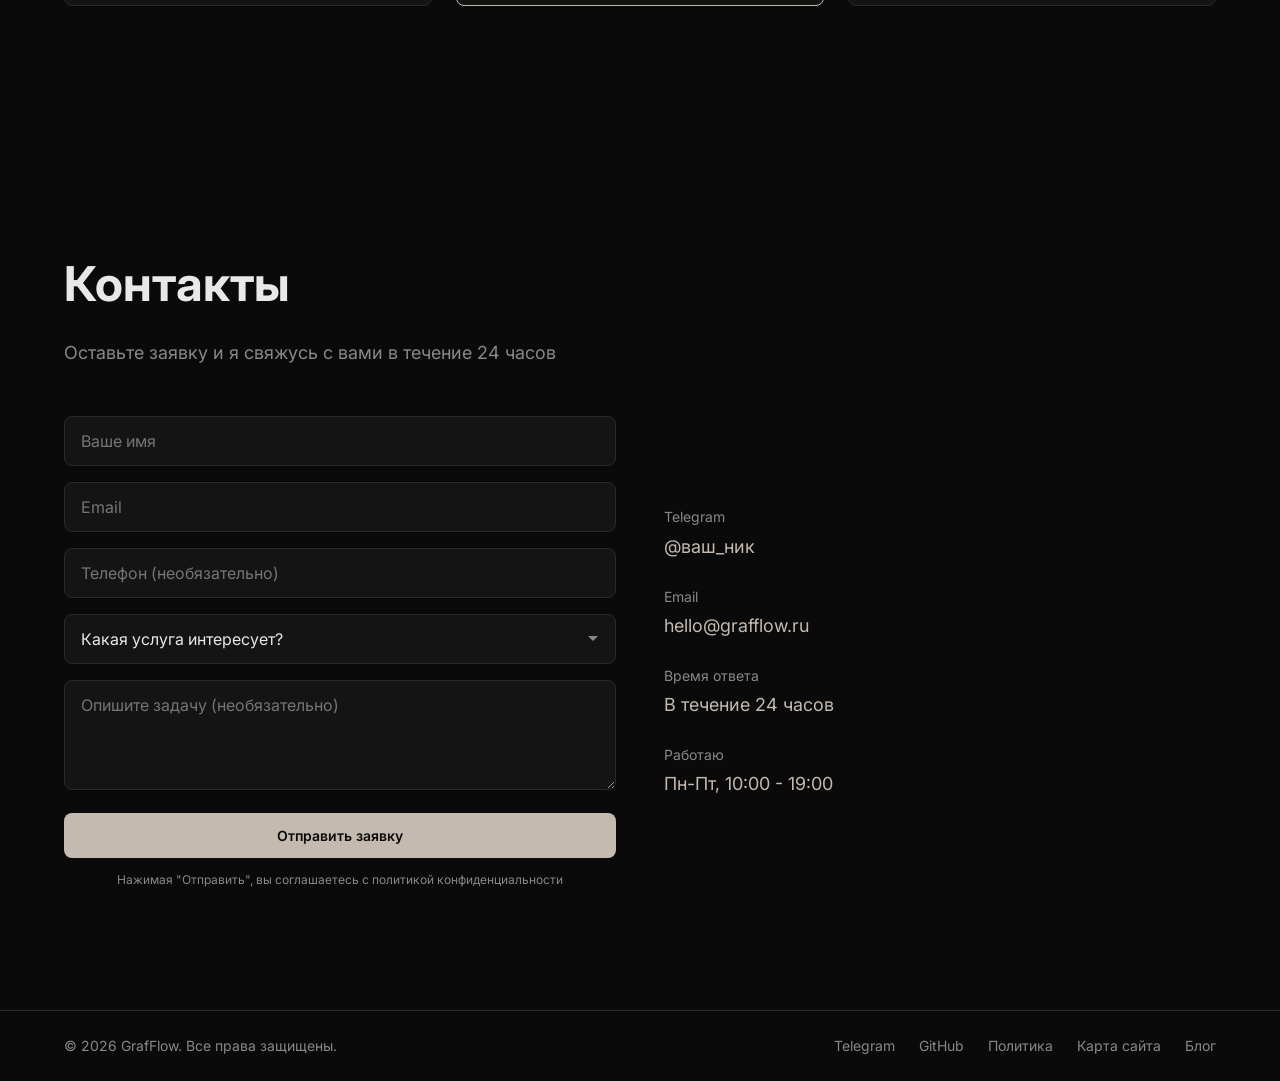
==== commit bacb38bc: "Improve quiz with descriptions and hints" ====
--- a/index.html
+++ b/index.html
@@ -256,11 +256,57 @@
             <h2 class="section-title">Какой сайт вам нужен?</h2>
             <p class="section-subtitle">Ответьте на 5 вопросов и получите рекомендацию</p>
             <div class="quiz__wrapper" id="quizWrapper">
-                <div class="quiz__step active" data-step="1"><h3 class="quiz__question">Какая цель сайта?</h3><div class="quiz__options"><button class="quiz__option" data-value="sell">Продавать товары/услуги</button><button class="quiz__option" data-value="info">Информировать аудиторию</button><button class="quiz__option" data-value="brand">Укрепить бренд</button><button class="quiz__option" data-value="collect">Собирать заявки</button></div></div>
-                <div class="quiz__step" data-step="2"><h3 class="quiz__question">Сколько страниц нужно?</h3><div class="quiz__options"><button class="quiz__option" data-value="1">1 (лендинг)</button><button class="quiz__option" data-value="5">3-5 страниц</button><button class="quiz__option" data-value="10">5-10 страниц</button><button class="quiz__option" data-value="20">10+ страниц</button></div></div>
-                <div class="quiz__step" data-step="3"><h3 class="quiz__question">Нужен ли дизайн на заказ?</h3><div class="quiz__options"><button class="quiz__option" data-value="template">Шаблонный дизайн</button><button class="quiz__option" data-value="custom">Индивидуальный дизайн</button><button class="quiz__option" data-value="premium">Премиум дизайн</button></div></div>
-                <div class="quiz__step" data-step="4"><h3 class="quiz__question">Нужна ли интеграция с CRM?</h3><div class="quiz__options"><button class="quiz__option" data-value="no">Нет</button><button class="quiz__option" data-value="yes">Да</button></div></div>
-                <div class="quiz__step" data-step="5"><h3 class="quiz__question">Какой бюджет?</h3><div class="quiz__options"><button class="quiz__option" data-value="low">До 30 000 &#8381;</button><button class="quiz__option" data-value="mid">30 000 - 100 000 &#8381;</button><button class="quiz__option" data-value="high">100 000+ &#8381;</button></div></div>
+                <div class="quiz__step active" data-step="1">
+                    <span class="quiz__step-num">1 / 5</span>
+                    <h3 class="quiz__question">Какая главная цель вашего сайта?</h3>
+                    <p class="quiz__hint">Подумайте: что сайт должен делать для вашего бизнеса?</p>
+                    <div class="quiz__options">
+                        <button class="quiz__option" data-value="sell"><strong>Продавать</strong><small>Интернет-магазин, каталог товаров, онлайн-оплата</small></button>
+                        <button class="quiz__option" data-value="info"><strong>Информировать</strong><small>Корпоративный сайт, описание услуг, контакты</small></button>
+                        <button class="quiz__option" data-value="brand"><strong>Укрепить бренд</strong><small>Лендинг, презентация компании, портфолио</small></button>
+                        <button class="quiz__option" data-value="collect"><strong>Собирать заявки</strong><small>Лендинг с формой, квиз, калькулятор стоимости</small></button>
+                    </div>
+                </div>
+                <div class="quiz__step" data-step="2">
+                    <span class="quiz__step-num">2 / 5</span>
+                    <h3 class="quiz__question">Сколько страниц планируется?</h3>
+                    <p class="quiz__hint">Не уверены? Начните с малого — потом можно расширить</p>
+                    <div class="quiz__options">
+                        <button class="quiz__option" data-value="1"><strong>1 страница</strong><small>Лендинг — всё на одном экране. Идеально для старта</small></button>
+                        <button class="quiz__option" data-value="5"><strong>3-5 страниц</strong><small>Главная, услуги, портфолио, контакты, о нас</small></button>
+                        <button class="quiz__option" data-value="10"><strong>5-10 страниц</strong><small>С блогом, каталогом или несколькими направлениями</small></button>
+                        <button class="quiz__option" data-value="20"><strong>10+ страниц</strong><small>Крупный сайт с подразделами, каталогом, личным кабинетом</small></button>
+                    </div>
+                </div>
+                <div class="quiz__step" data-step="3">
+                    <span class="quiz__step-num">3 / 5</span>
+                    <h3 class="quiz__question">Какой дизайн вам нужен?</h3>
+                    <p class="quiz__hint">Дизайн влияет на стоимость и сроки разработки</p>
+                    <div class="quiz__options">
+                        <button class="quiz__option" data-value="template"><strong>Шаблонный</strong><small>Быстро и бюджетно. Готовый макет под ваш контент</small></button>
+                        <button class="quiz__option" data-value="custom"><strong>Индивидуальный</strong><small>Уникальный дизайн под ваш бренд. Согласование в Figma</small></button>
+                        <button class="quiz__option" data-value="premium"><strong>Премиум</strong><small>Полная проработка: анимации, микроинтеракции, 3D-элементы</small></button>
+                    </div>
+                </div>
+                <div class="quiz__step" data-step="4">
+                    <span class="quiz__step-num">4 / 5</span>
+                    <h3 class="quiz__question">Нужна ли интеграция с CRM-системой?</h3>
+                    <p class="quiz__hint">CRM помогает автоматизировать обработку заявок и вести клиентскую базу</p>
+                    <div class="quiz__options">
+                        <button class="quiz__option" data-value="no"><strong>Нет, пока не нужна</strong><small>Достаточно формы обратной связи и email-уведомлений</small></button>
+                        <button class="quiz__option" data-value="yes"><strong>Да, нужна</strong><small> amoCRM, Bitrix24, HubSpot или другая система</small></button>
+                    </div>
+                </div>
+                <div class="quiz__step" data-step="5">
+                    <span class="quiz__step-num">5 / 5</span>
+                    <h3 class="quiz__question">Какой ваш бюджет на проект?</h3>
+                    <p class="quiz__hint">Точный расчёт получите после бесплатной консультации</p>
+                    <div class="quiz__options">
+                        <button class="quiz__option" data-value="low"><strong>До 30 000 &#8381;</strong><small>Лендинг на шаблоне или конструкторе</small></button>
+                        <button class="quiz__option" data-value="mid"><strong>30 000 — 100 000 &#8381;</strong><small>Сайт с индивидуальным дизайном и базовым функционалом</small></button>
+                        <button class="quiz__option" data-value="high"><strong>100 000+ &#8381;</strong><small>Полноценный проект с премиум-дизайном и интеграциями</small></button>
+                    </div>
+                </div>
                 <div class="quiz__result" id="quizResult"><h3 class="quiz__result-title">Ваша рекомендация</h3><p class="quiz__result-text" id="quizResultText"></p><a href="#contacts" class="btn btn--primary">Заказать консультацию</a></div>
                 <div class="quiz__progress"><div class="quiz__progress-bar" id="quizProgress"></div></div>
             </div>
@@ -538,12 +584,9 @@
         <div class="checklist-banner__content">
             <div class="checklist-banner__info">
                 <h3>Бесплатный чек-лист</h3>
-                <p>«10 вопросов к подрядчику перед началом работы» — PDF-файл с чек-листом, который поможет выбрать исполнителя и избежать ошибок.</p>
-            </div>
-            <form class="checklist-banner__form" id="checklistForm">
-                <input type="email" class="form-field__input" name="email" placeholder="Ваш email" required>
-                <button type="submit" class="btn btn--primary">Получить бесплатно</button>
-            </form>
+                <p>«10 вопросов к подрядчику перед началом работы» — поможет выбрать исполнителя и избежать ошибок.</p>
+            </div>
+            <a href="checklist.html" class="btn btn--primary" target="_blank">Скачать чек-лист</a>
         </div>
         <button class="checklist-banner__close" id="checklistClose">×</button>
     </div>
--- a/css/style.css
+++ b/css/style.css
@@ -492,7 +492,11 @@
 .quiz__options { display: flex; flex-direction: column; gap: 12px; }
 
 .quiz__option {
-    padding: 16px 24px;
+    display: flex;
+    flex-direction: column;
+    align-items: flex-start;
+    gap: 4px;
+    padding: 16px 20px;
     font-size: 16px;
     background: var(--color-bg);
     color: var(--color-text);
@@ -502,6 +506,27 @@
     transition: all 0.3s;
     text-align: left;
     font-family: var(--font-main);
+}
+
+.quiz__option strong { display: block; font-size: 16px; font-weight: 600; }
+.quiz__option small { display: block; font-size: 13px; color: var(--color-text-muted); font-weight: 400; }
+
+.quiz__step-num {
+    display: inline-block;
+    font-size: 12px;
+    font-weight: 600;
+    color: var(--color-accent);
+    background: rgba(196, 186, 176, 0.1);
+    padding: 4px 12px;
+    border-radius: 100px;
+    margin-bottom: 16px;
+}
+
+.quiz__hint {
+    font-size: 14px;
+    color: var(--color-text-muted);
+    margin-bottom: 24px;
+    font-style: italic;
 }
 
 .quiz__option:hover {
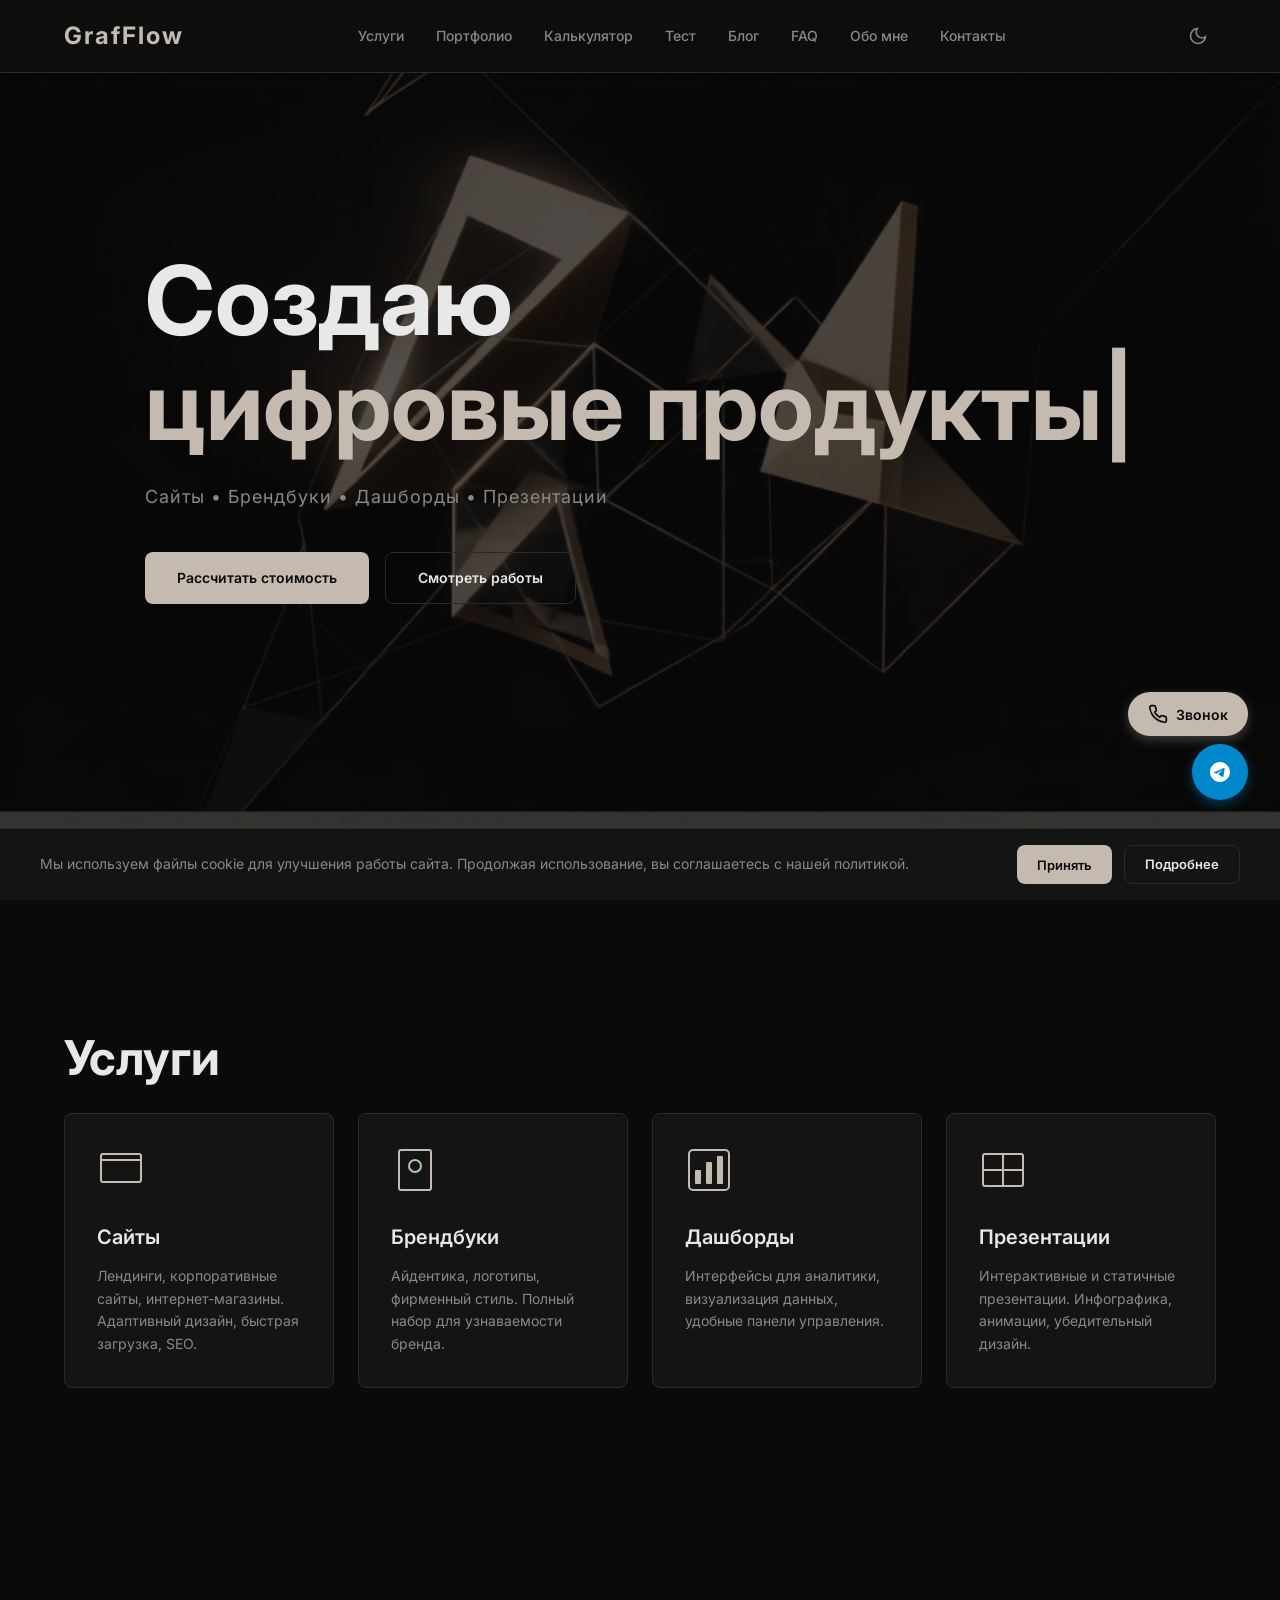
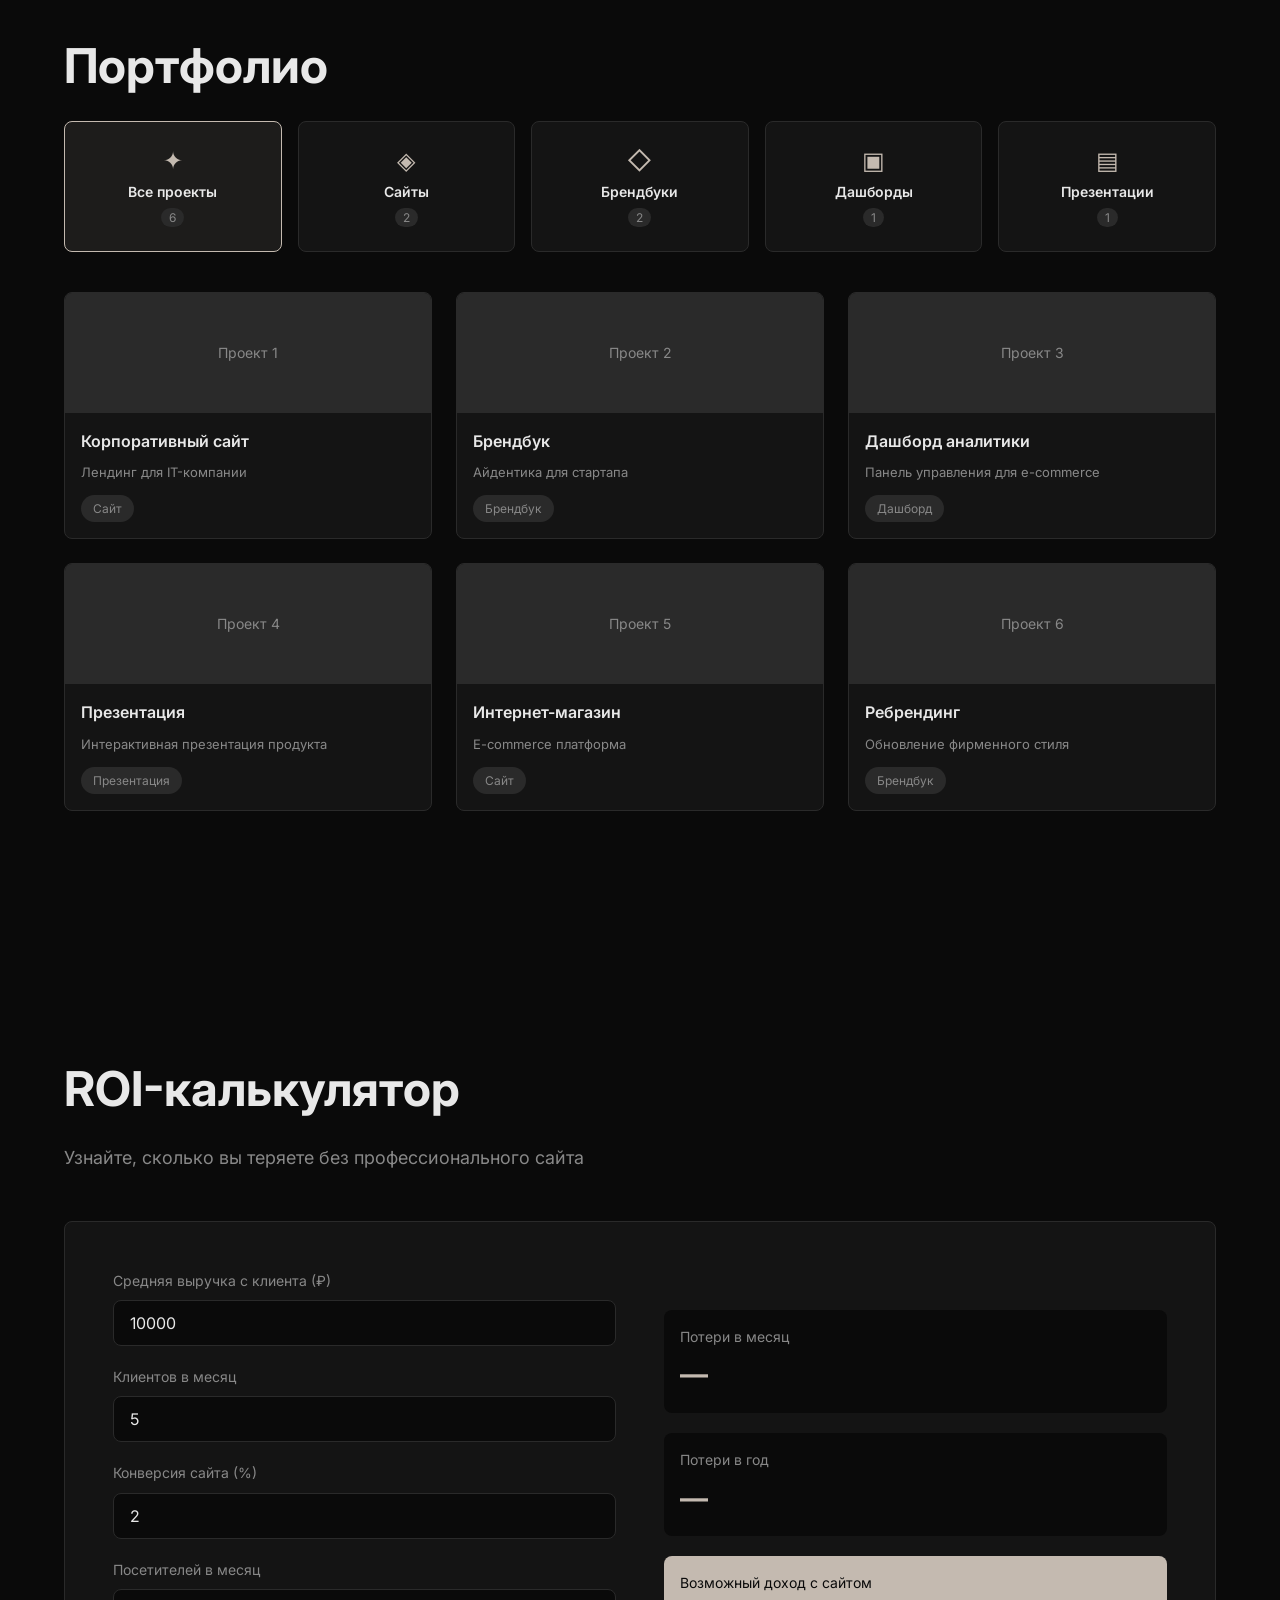
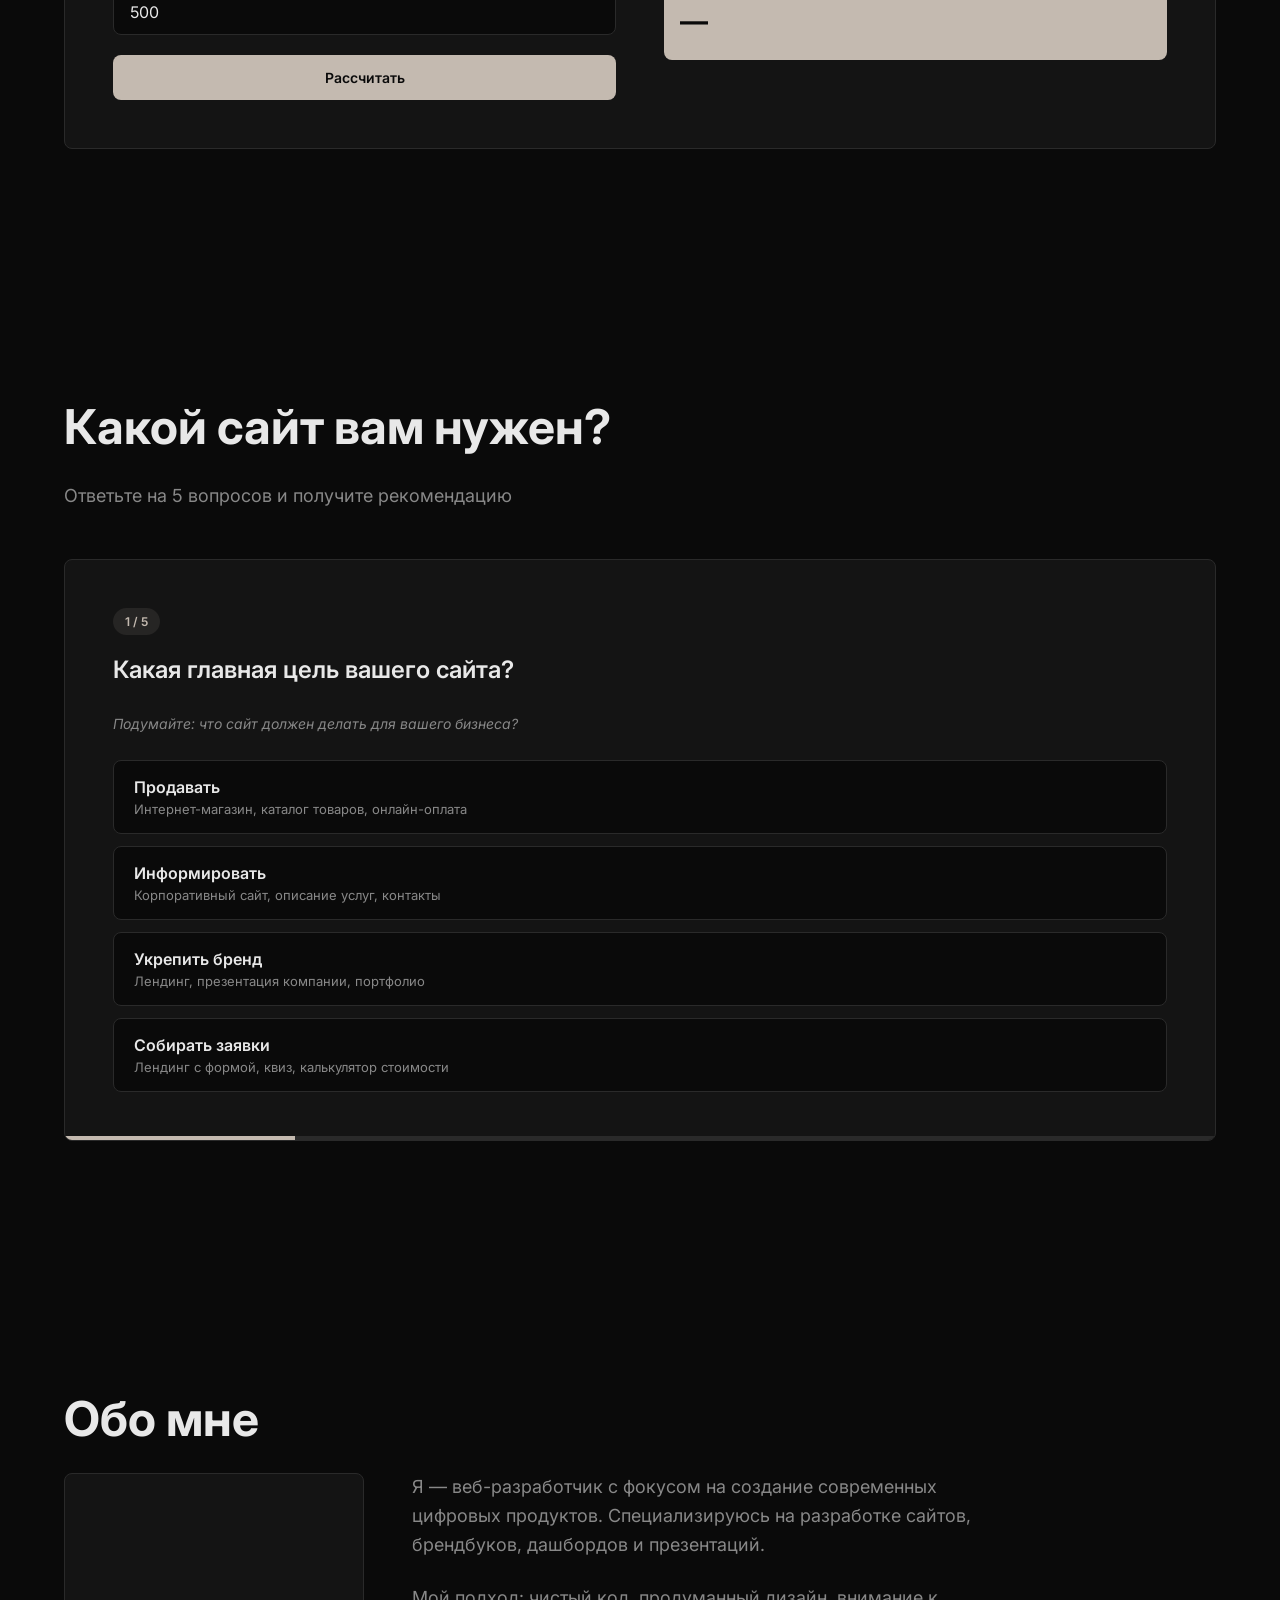
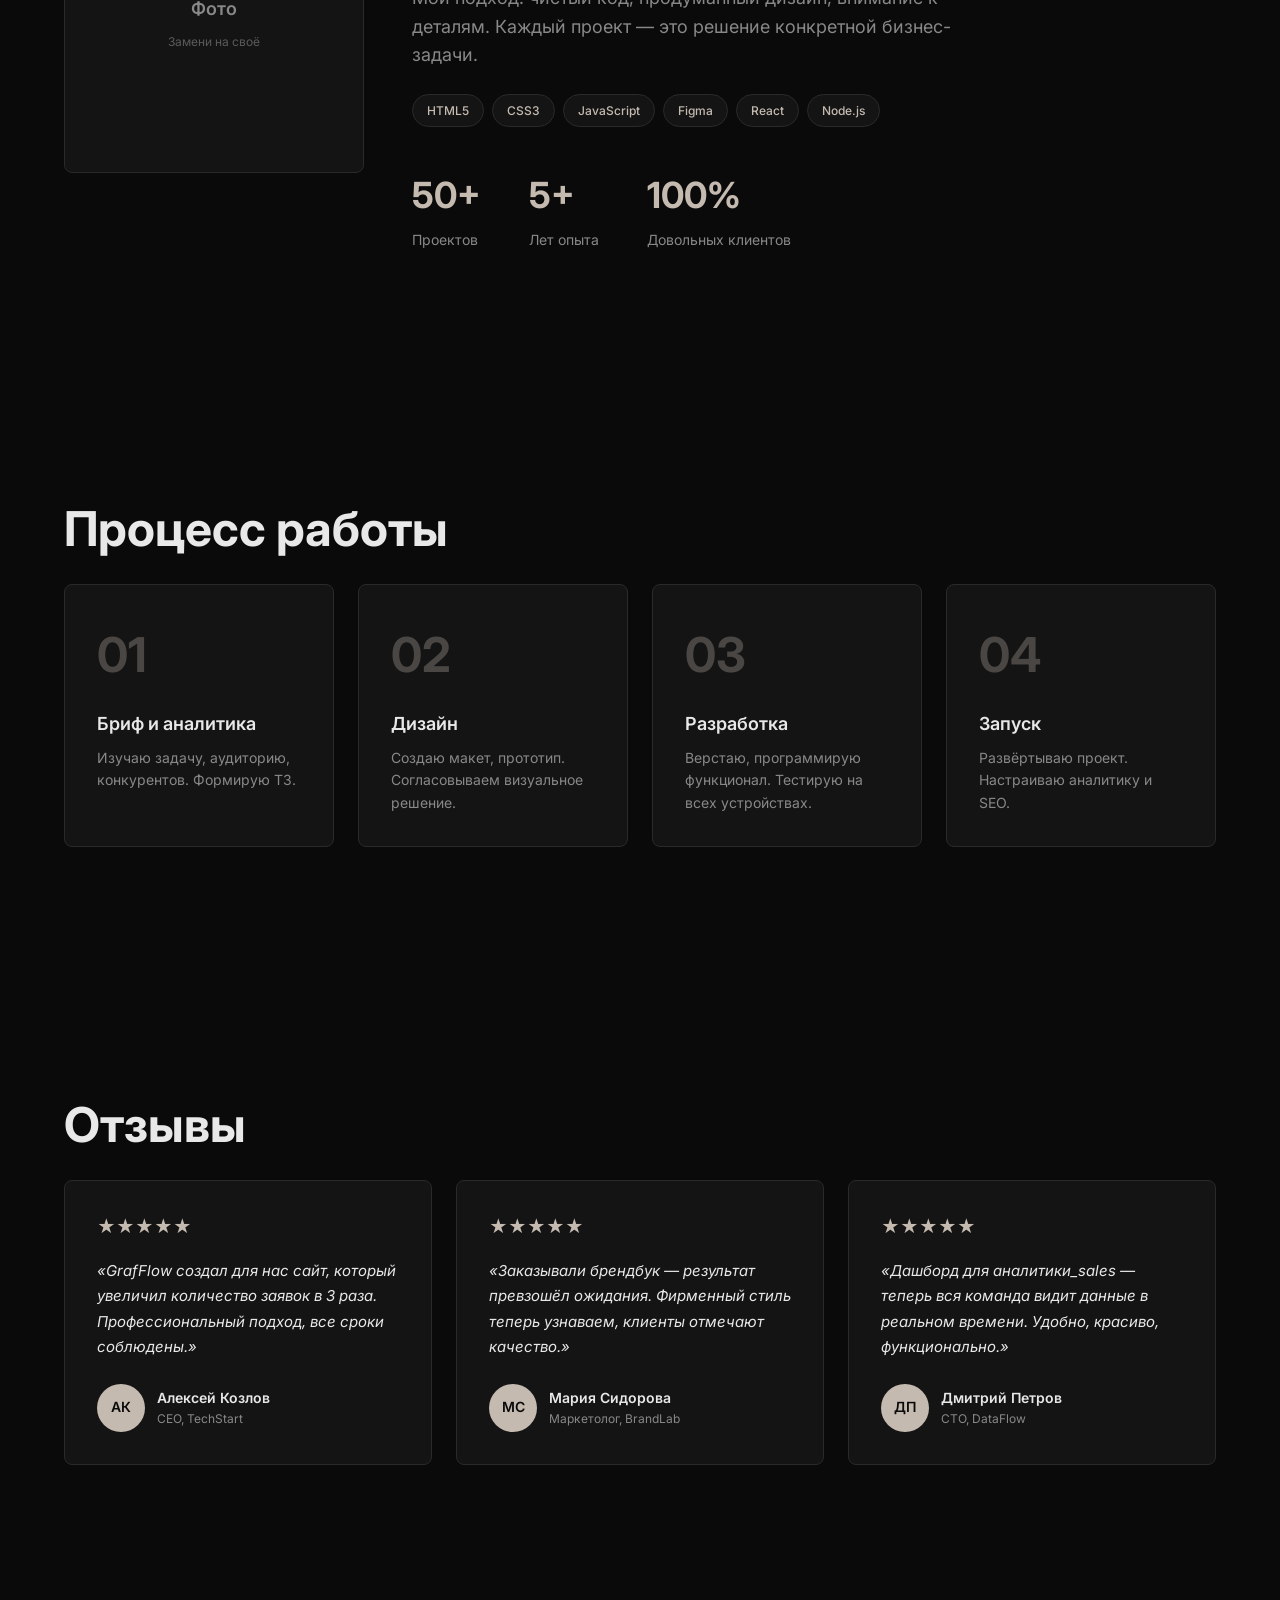
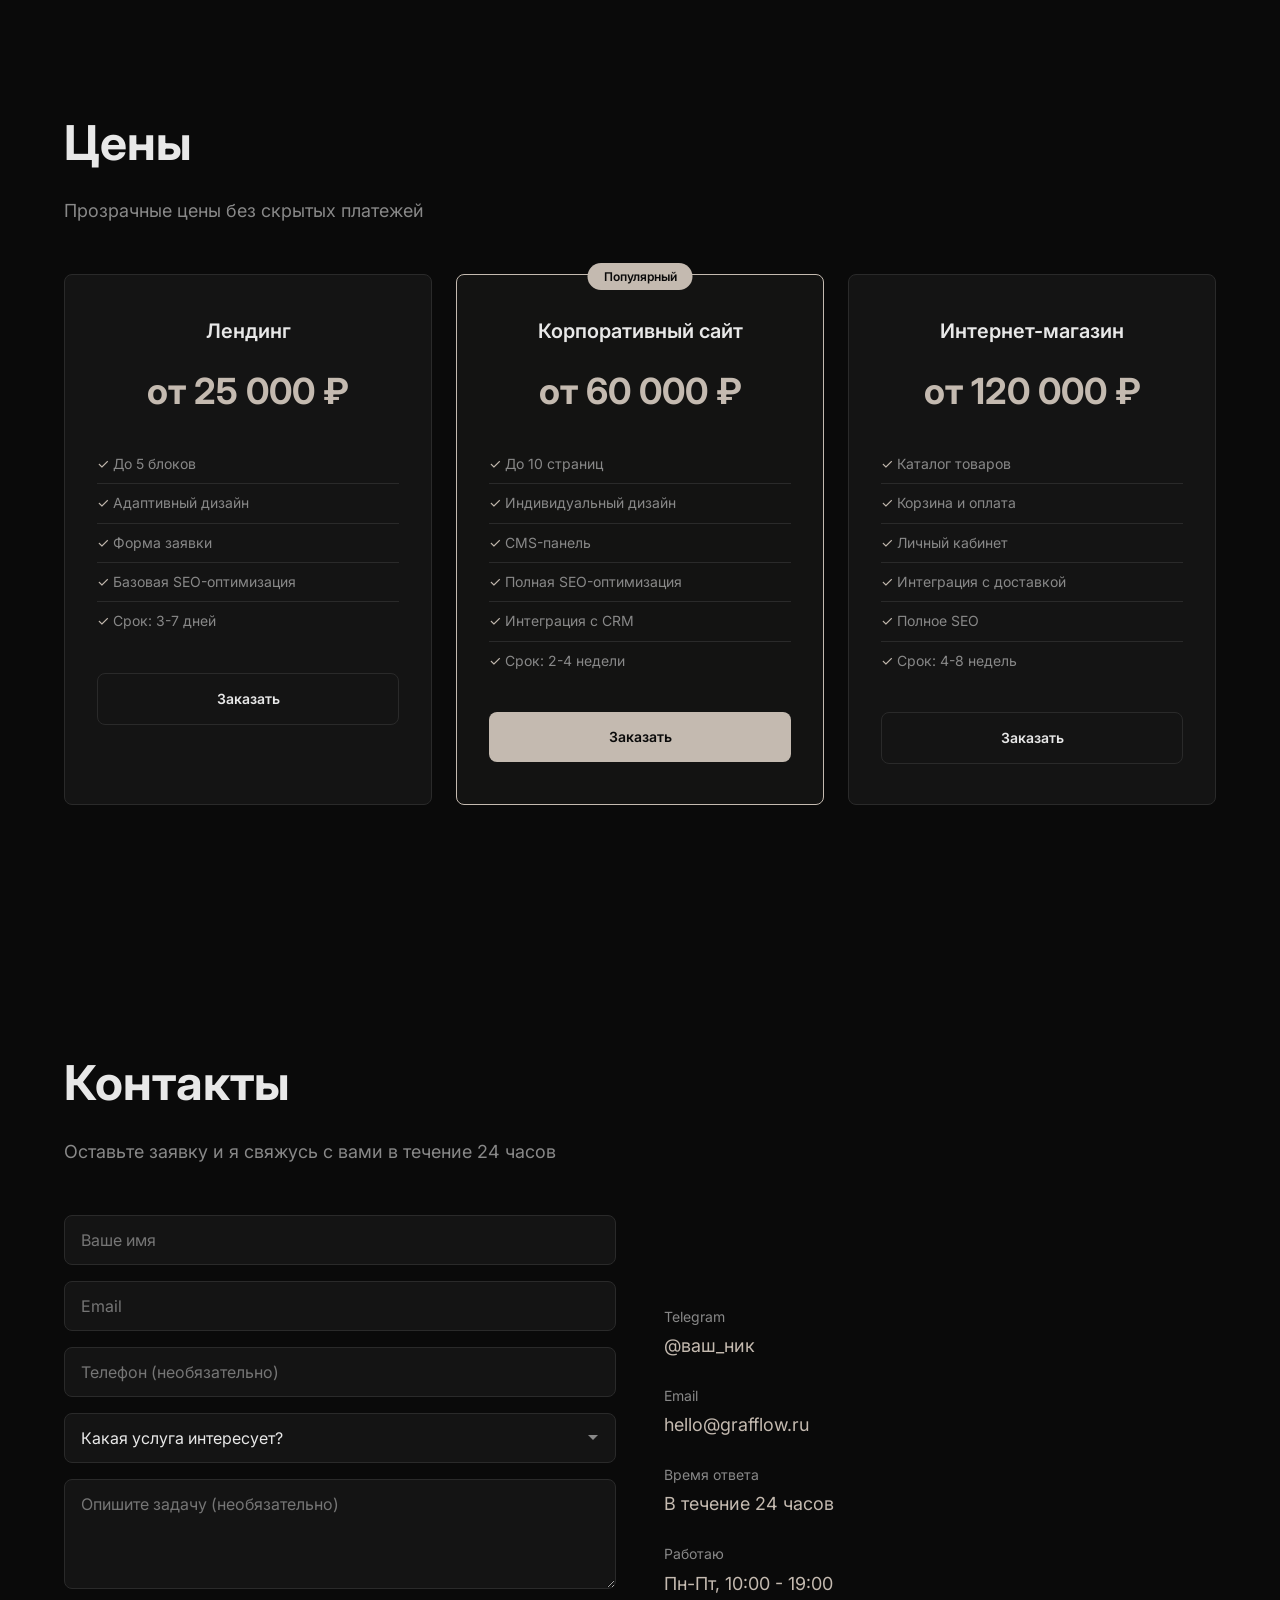
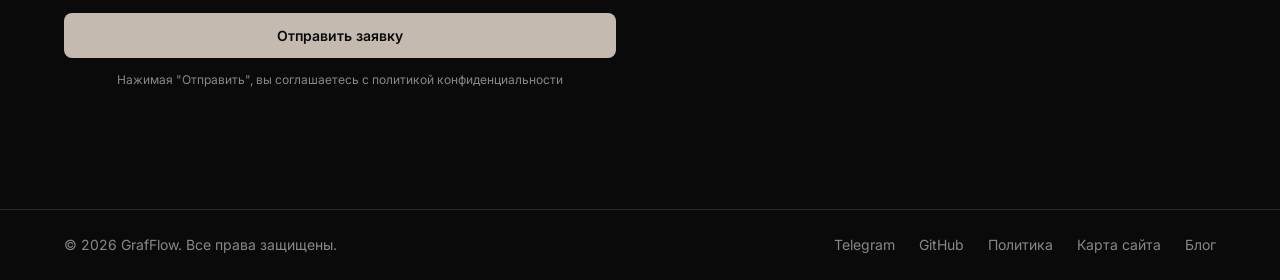
==== commit 205282f4: "Fix corrupted HTML structure" ====
--- a/index.html
+++ b/index.html
@@ -1,68 +1,4 @@
-<!DOCTYPE html>
-
-    <!-- FAQ -->
-    <section class="faq" id="faq">
-        <div class="container">
-            <h2 class="section-title">Частые вопросы</h2>
-            <div class="faq__list">
-                <div class="faq__item">
-                    <button class="faq__question">
-                        <span>Сколько стоит разработка сайта?</span>
-                        <span class="faq__icon">+</span>
-                    </button>
-                    <div class="faq__answer">
-                        <p>Стоимость зависит от сложности проекта. Лендинг — от 25 000 ₽, корпоративный сайт — от 60 000 ₽, интернет-магазин — от 120 000 ₽. Точную цену рассчитаю после брифа.</p>
-                    </div>
-                </div>
-                <div class="faq__item">
-                    <button class="faq__question">
-                        <span>Сколько времени занимает разработка?</span>
-                        <span class="faq__icon">+</span>
-                    </button>
-                    <div class="faq__answer">
-                        <p>Лендинг — 3-7 дней, корпоративный сайт — 2-4 недели, интернет-магазин — 4-8 недель. Сроки согласовываем до начала работ.</p>
-                    </div>
-                </div>
-                <div class="faq__item">
-                    <button class="faq__question">
-                        <span>Вы делаете дизайн на заказ?</span>
-                        <span class="faq__icon">+</span>
-                    </button>
-                    <div class="faq__answer">
-                        <p>Да, создаю индивидуальный дизайн под ваш бренд. Работаю в Figma, предоставляю макеты для согласования перед вёрсткой.</p>
-                    </div>
-                </div>
-                <div class="faq__item">
-                    <button class="faq__question">
-                        <span>Что входит в SEO-оптимизацию?</span>
-                        <span class="faq__icon">+</span>
-                    </button>
-                    <div class="faq__answer">
-                        <p>Настройка мета-тегов, структурированных данных, оптимизация скорости загрузки, адаптивность, создание sitemap.xml и robots.txt.</p>
-                    </div>
-                </div>
-                <div class="faq__item">
-                    <button class="faq__question">
-                        <span>Предоставляете ли вы техподдержку?</span>
-                        <span class="faq__icon">+</span>
-                    </button>
-                    <div class="faq__answer">
-                        <p>Да, после запуска предоставляю бесплатную поддержку 30 дней. Далее — по договору на обслуживание.</p>
-                    </div>
-                </div>
-                <div class="faq__item">
-                    <button class="faq__question">
-                        <span>Какие способы оплаты?</span>
-                        <span class="faq__icon">+</span>
-                    </button>
-                    <div class="faq__answer">
-                        <p>Предоплата 50%, остаток после приёмки. Оплата по счёту для юрлиц, перевод для физлиц.</p>
-                    </div>
-                </div>
-            </div>
-        </div>
-    </section>
-<!DOCTYPE html>
+﻿<!DOCTYPE html>
 <html lang="ru">
 <head>
     <meta charset="UTF-8">
@@ -562,23 +498,6 @@
         </div>
     </div>
 
-    <!-- PROMO MODAL -->
-    <div class="modal promo-modal" id="promoModal">
-        <div class="modal__content promo-modal__content">
-            <button class="modal__close" id="promoClose">×</button>
-            <div class="promo-modal__badge">🔥 Скидка 10%</div>
-            <h3 class="promo-modal__title">Специальное предложение</h3>
-            <p class="promo-modal__desc">Закажите сайт и получите скидку 10% на первый проект</p>
-            <div class="promo-modal__timer">
-                <div class="promo-modal__unit"><span id="timerDays">00</span><small>дн</small></div>
-                <div class="promo-modal__unit"><span id="timerHours">00</span><small>чв</small></div>
-                <div class="promo-modal__unit"><span id="timerMinutes">00</span><small>мин</small></div>
-                <div class="promo-modal__unit"><span id="timerSeconds">00</span><small>сек</small></div>
-            </div>
-            <a href="#contacts" class="btn btn--primary btn--full" onclick="document.getElementById('promoModal').classList.remove('active')">Заказать со скидкой</a>
-        </div>
-    </div>
-
     <!-- FREE CHECKLIST -->
     <div class="checklist-banner" id="checklistBanner">
         <div class="checklist-banner__content">
--- a/css/style.css
+++ b/css/style.css
@@ -15,7 +15,7 @@
 
 *, *::before, *::after { margin: 0; padding: 0; box-sizing: border-box; }
 
-html { scroll-behavior: smooth; }
+html { scroll-behavior: smooth; scroll-padding-top: 80px; }
 
 body {
     font-family: var(--font-main);
@@ -23,6 +23,45 @@
     color: var(--color-text);
     line-height: 1.6;
     -webkit-font-smoothing: antialiased;
+}
+
+/* SMOOTH SECTION TRANSITIONS */
+section {
+    opacity: 1;
+    transform: translateY(0);
+    transition: opacity 0.6s ease, transform 0.6s ease;
+}
+
+/* SMOOTH NAV LINK TRANSITIONS */
+.nav__link, .mobile-menu__link {
+    position: relative;
+}
+
+.nav__link::after, .mobile-menu__link::after {
+    content: '';
+    position: absolute;
+    bottom: -4px;
+    left: 0;
+    width: 0;
+    height: 2px;
+    background: var(--color-accent);
+    transition: width 0.3s ease;
+}
+
+.nav__link:hover::after, .mobile-menu__link:hover::after {
+    width: 100%;
+}
+
+/* SECTION REVEAL ON SCROLL */
+.section-hidden {
+    opacity: 0;
+    transform: translateY(40px);
+    transition: opacity 0.8s ease, transform 0.8s ease;
+}
+
+.section-visible {
+    opacity: 1;
+    transform: translateY(0);
 }
 
 .container { max-width: var(--container-max); margin: 0 auto; padding: 0 24px; }
